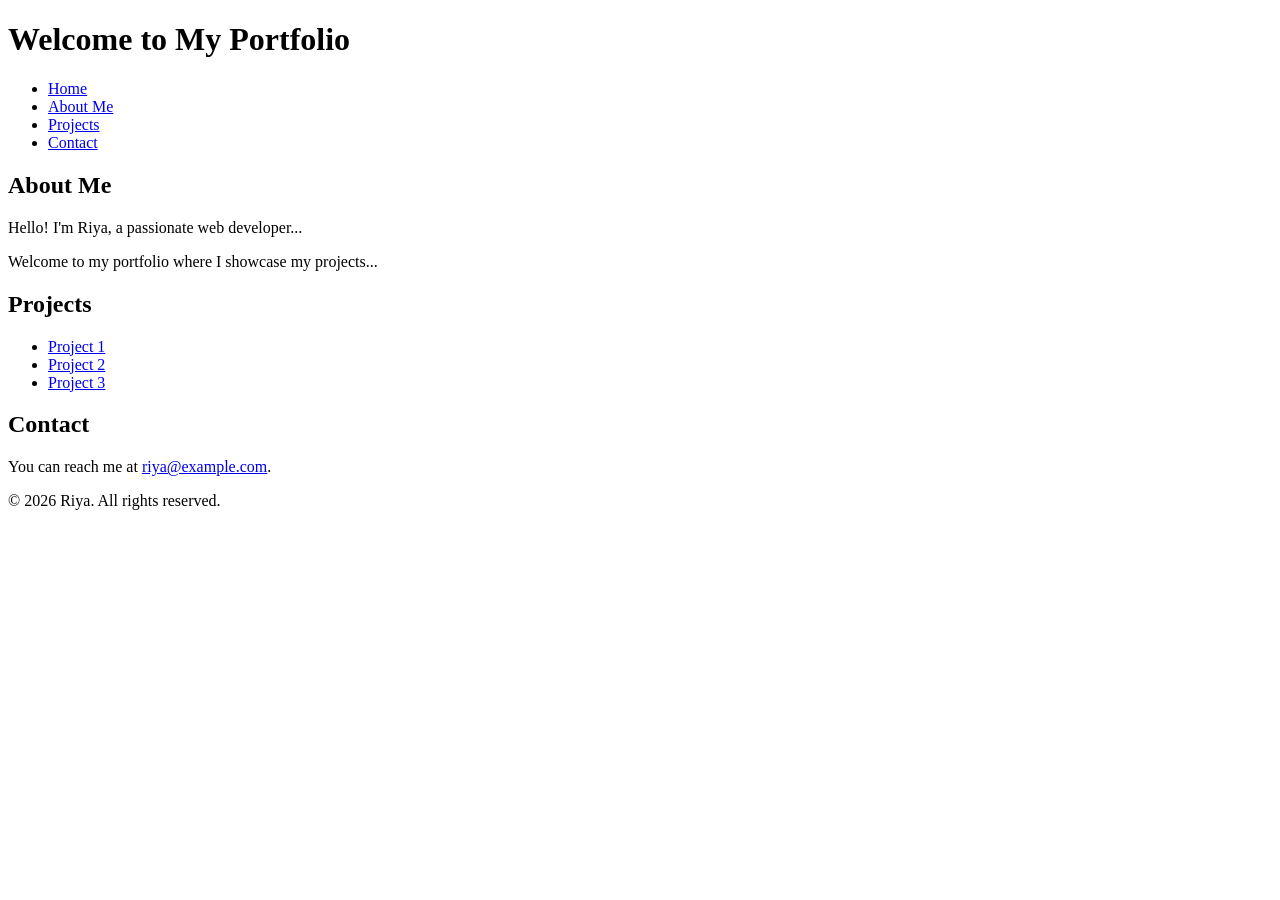
==== index.html @ 2a682d9b "Updated index.html with complete portfolio content from About-me/index.html" ====
<!DOCTYPE html>
<html lang="en">
<head>
    <meta charset="UTF-8">
    <meta name="viewport" content="width=device-width, initial-scale=1.0">
    <title>Portfolio</title>
    <link rel="stylesheet" href="styles.css">
</head>
<body>
    <header>
        <h1>Welcome to My Portfolio</h1>
        <nav>
            <ul>
                <li><a href="index.html">Home</a></li>
                <li><a href="about.html">About Me</a></li>
                <li><a href="projects.html">Projects</a></li>
                <li><a href="contact.html">Contact</a></li>
            </ul>
        </nav>
    </header>
    <main>
        <section id="about-me">
            <h2>About Me</h2>
            <p>Hello! I'm Riya, a passionate web developer...</p>
            <p>Welcome to my portfolio where I showcase my projects...</p>
        </section>
        <section id="projects">
            <h2>Projects</h2>
            <ul>
                <li><a href="project1.html">Project 1</a></li>
                <li><a href="project2.html">Project 2</a></li>
                <li><a href="project3.html">Project 3</a></li>
            </ul>
        </section>
        <section id="contact">
            <h2>Contact</h2>
            <p>You can reach me at <a href="mailto:riya@example.com">riya@example.com</a>.</p>
        </section>
    </main>
    <footer>
        <p>&copy; 2026 Riya. All rights reserved.</p>
    </footer>
</body>
</html>
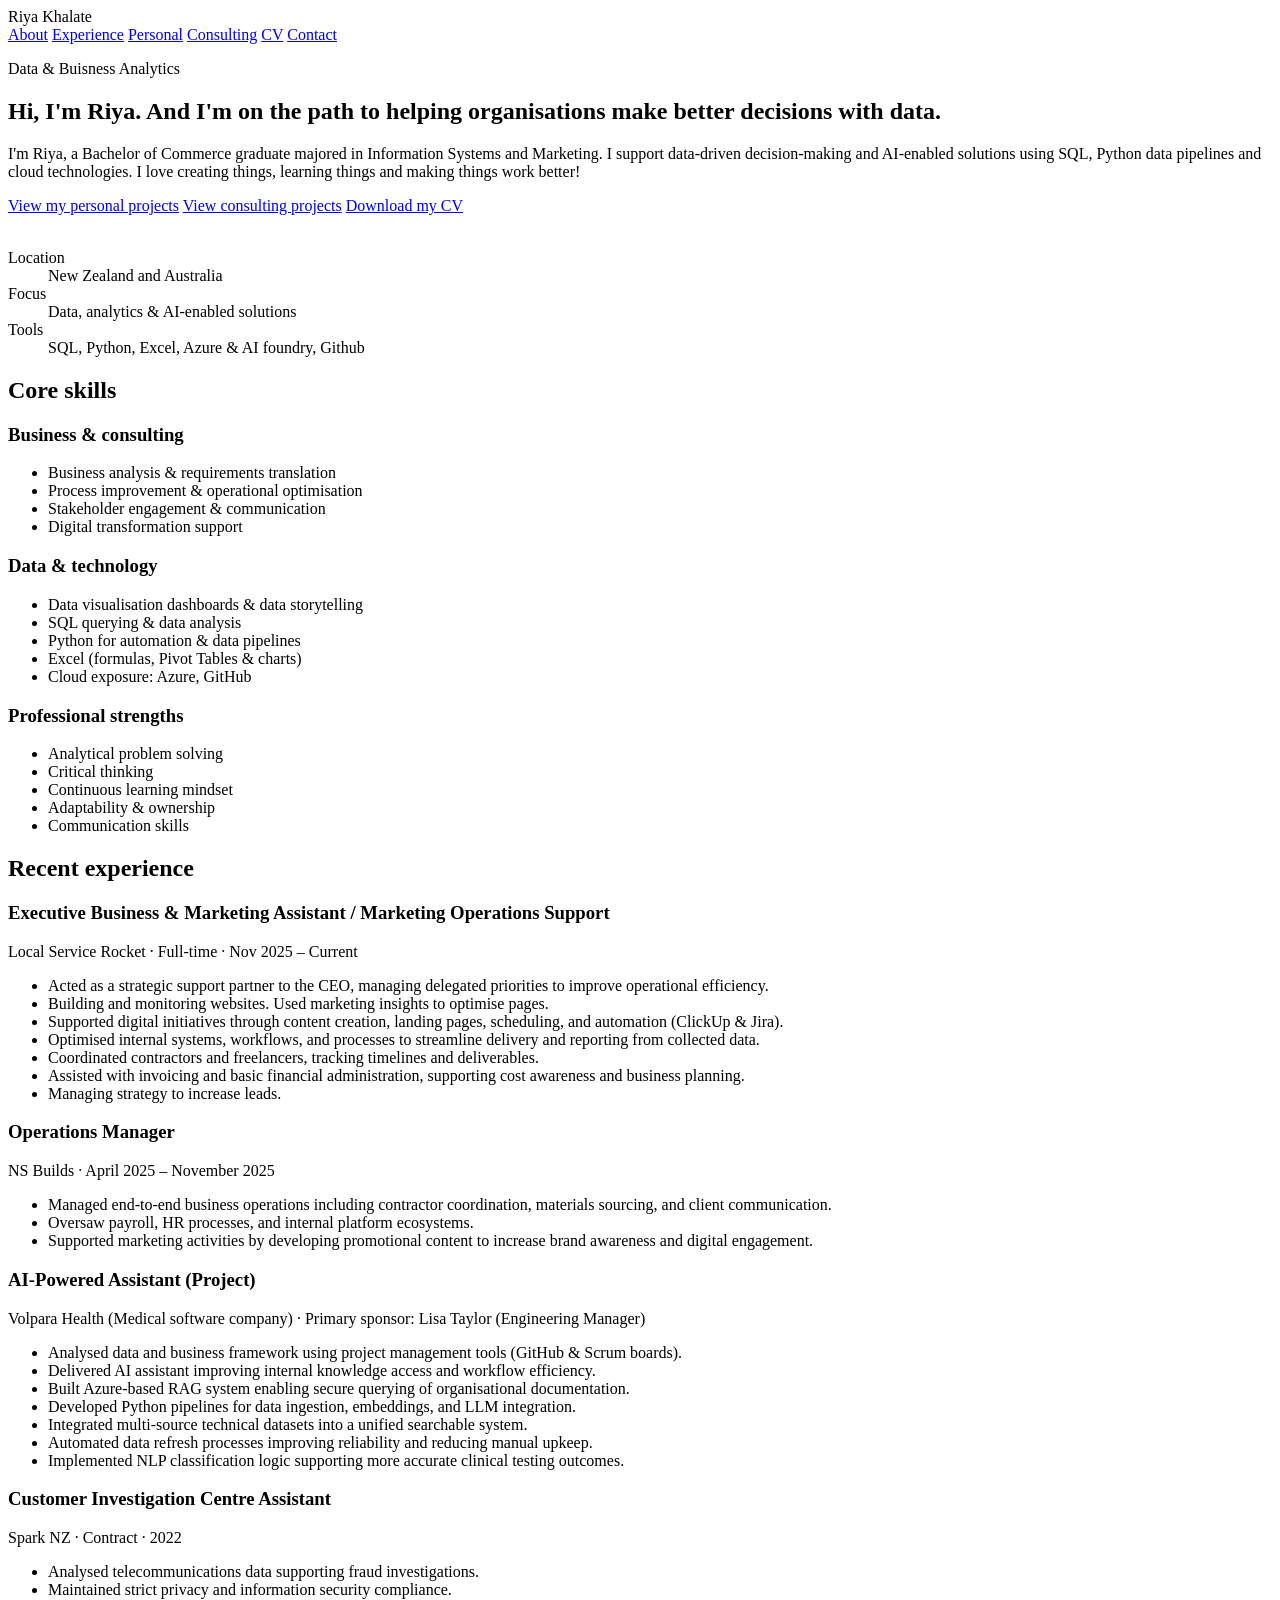
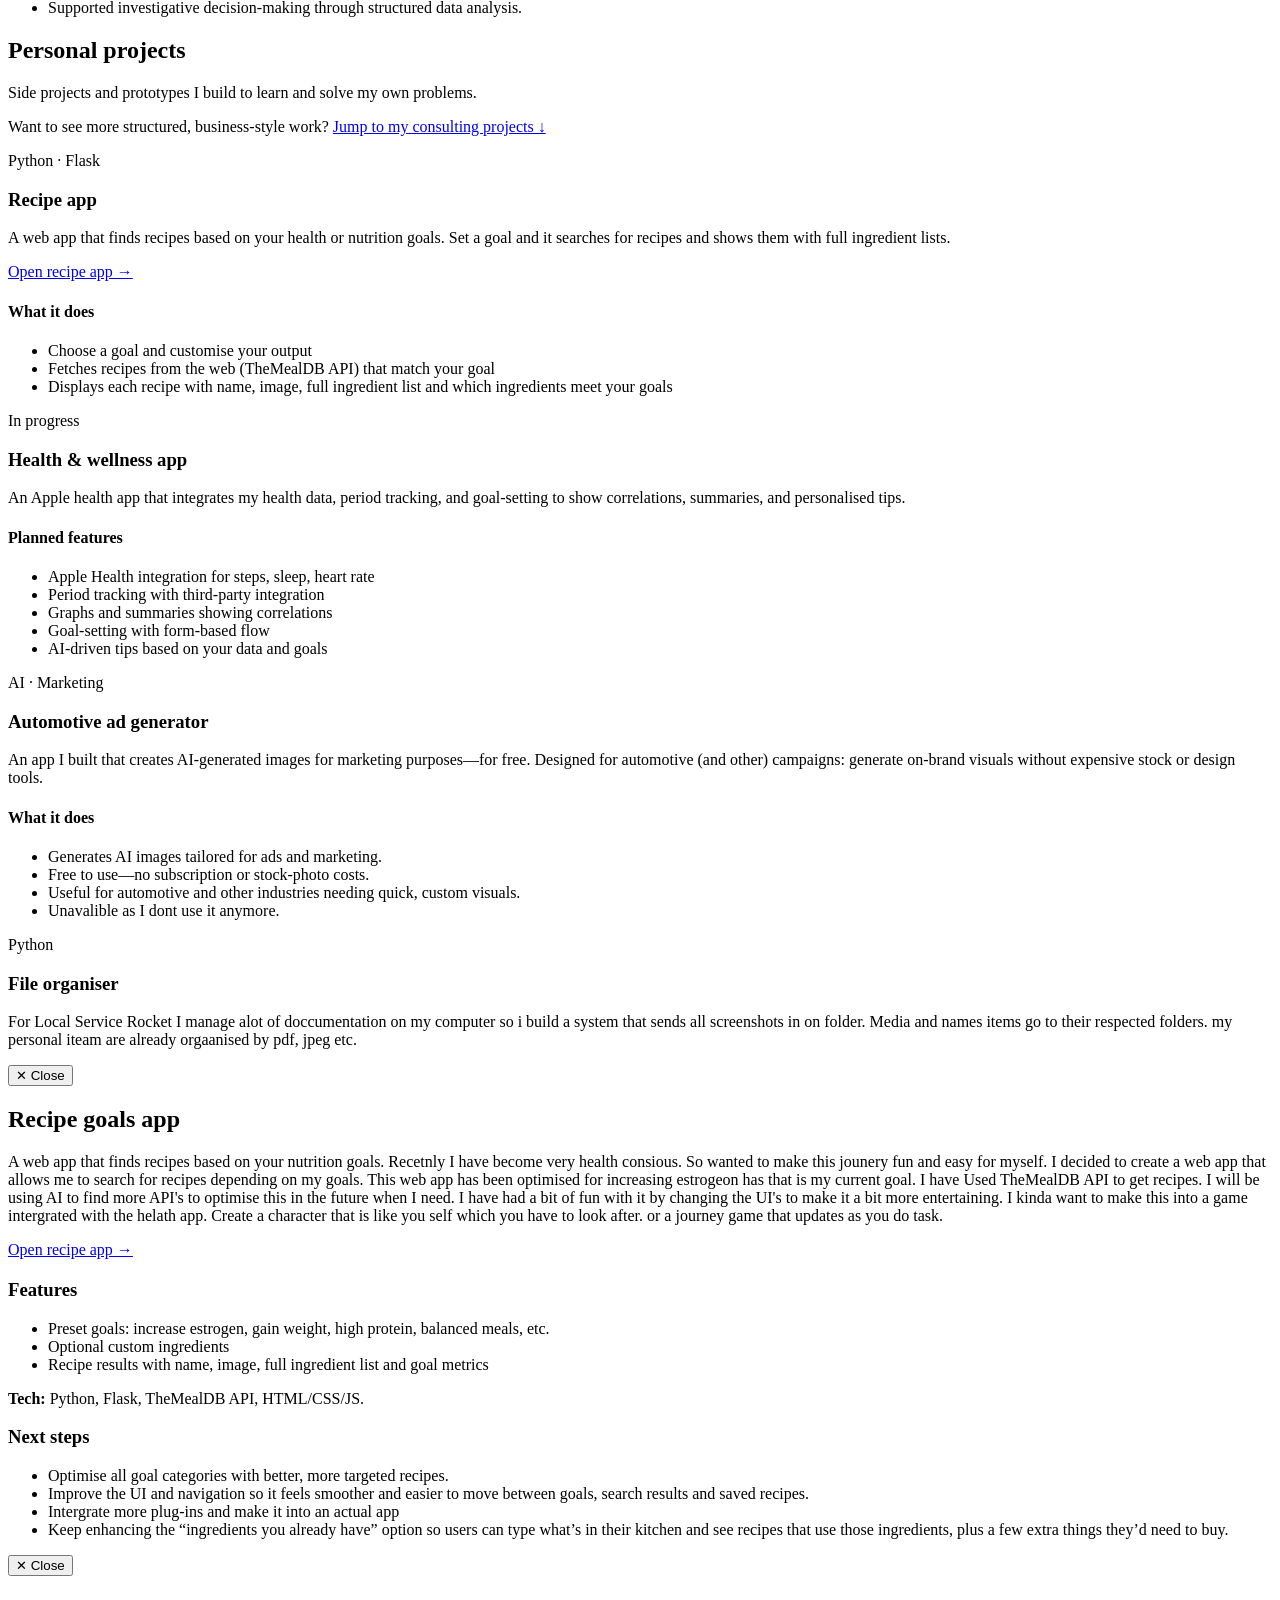
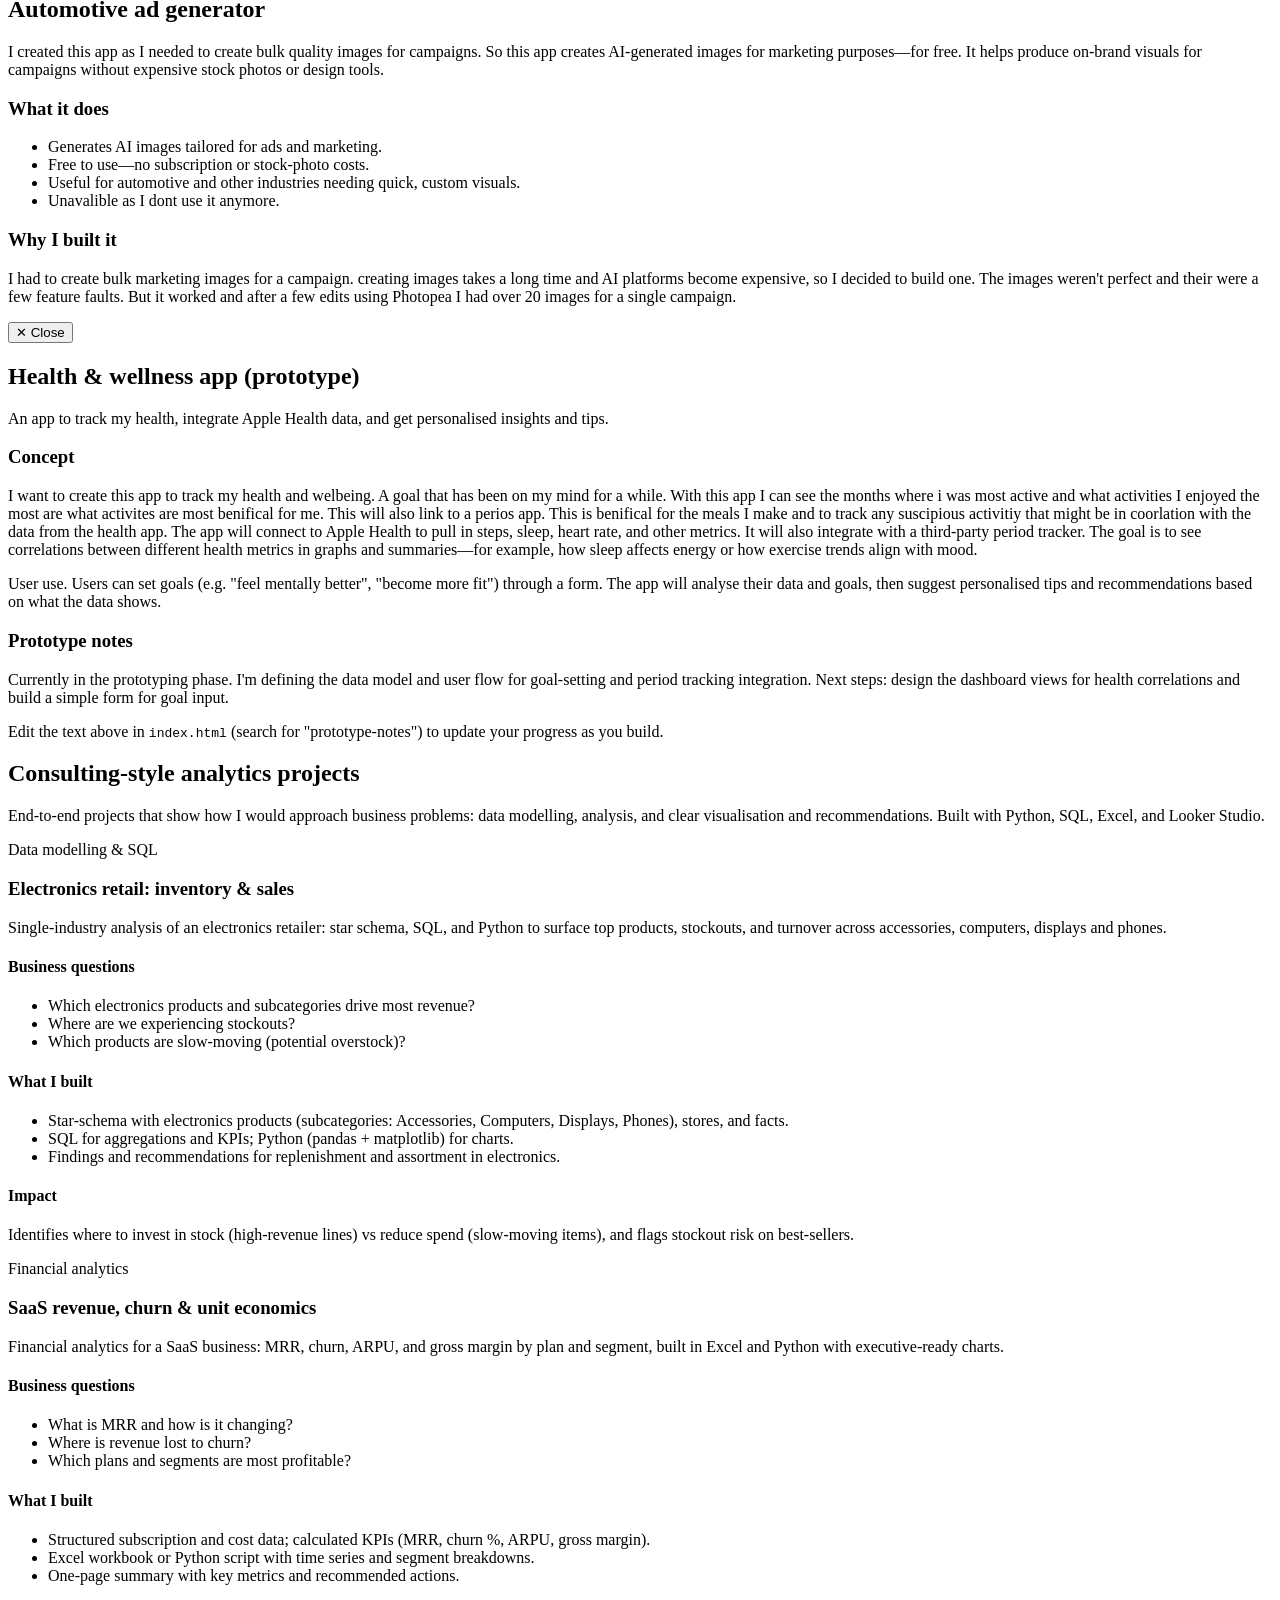
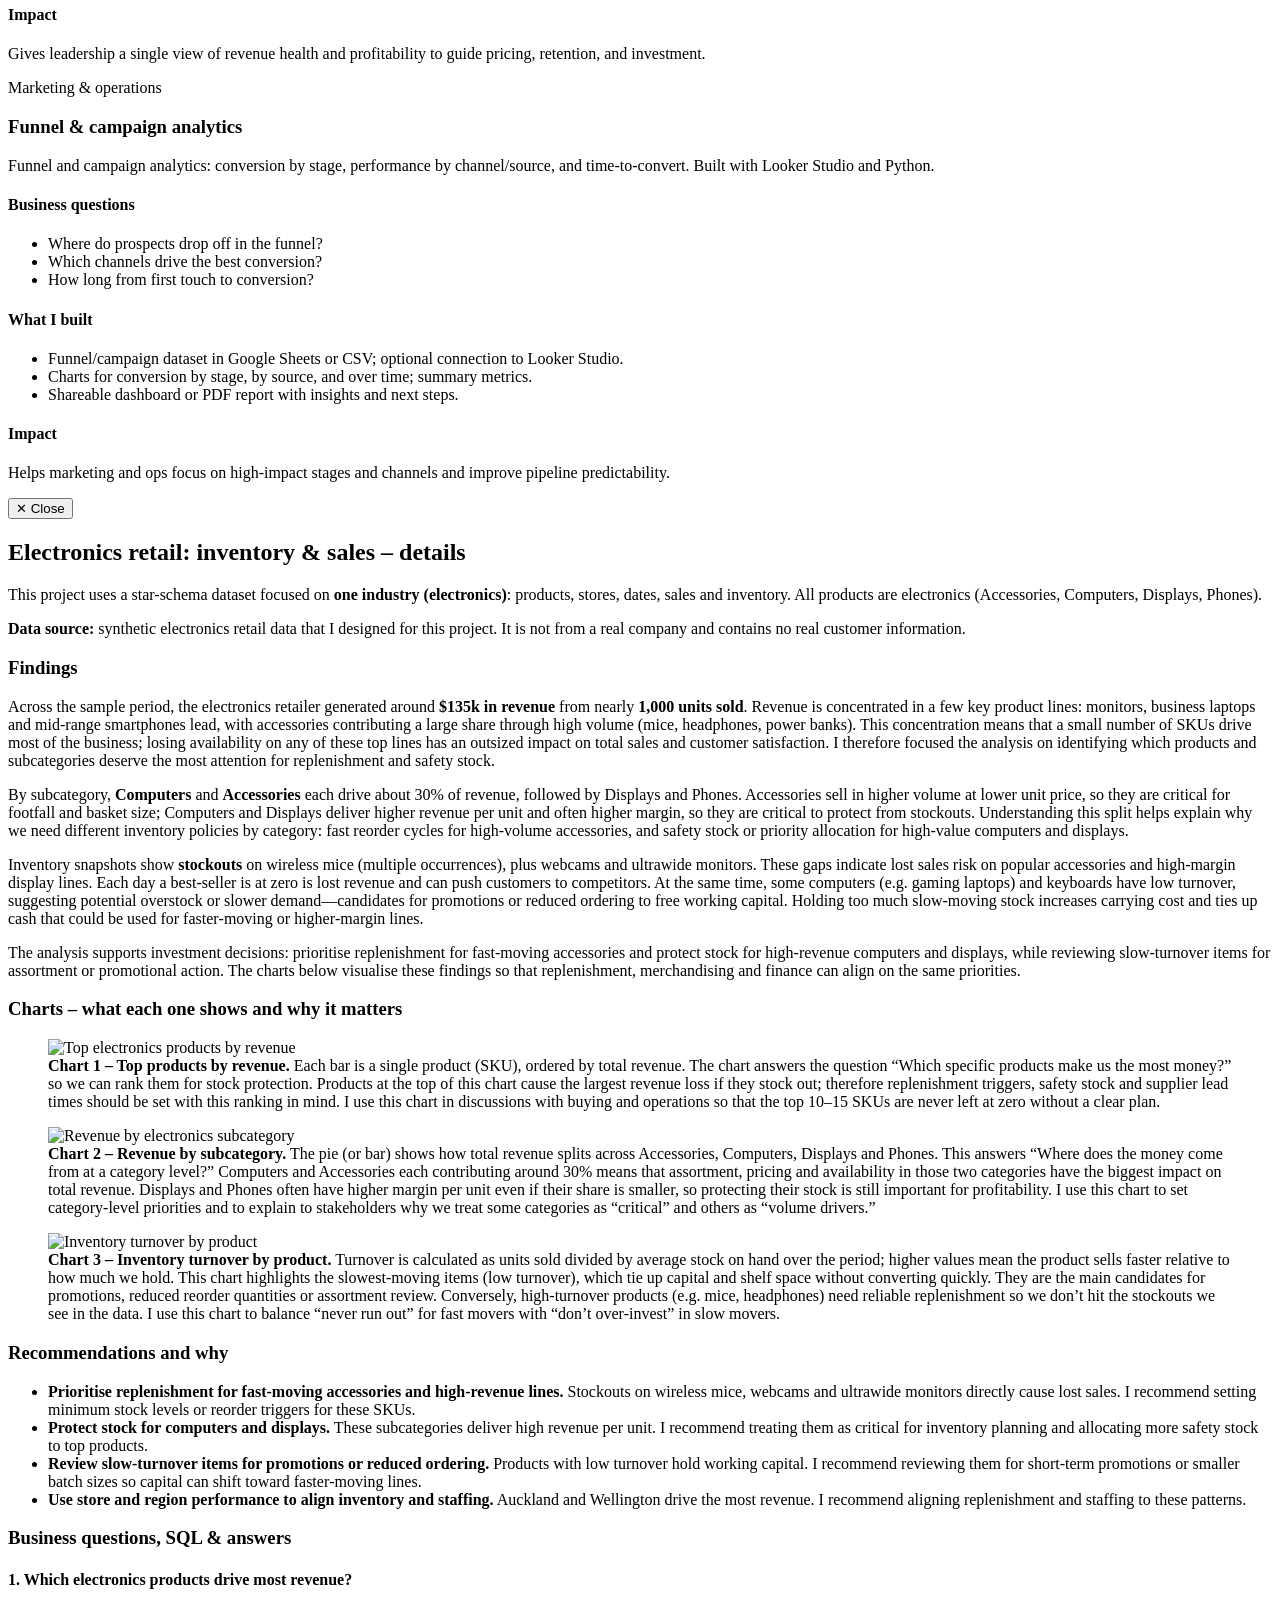
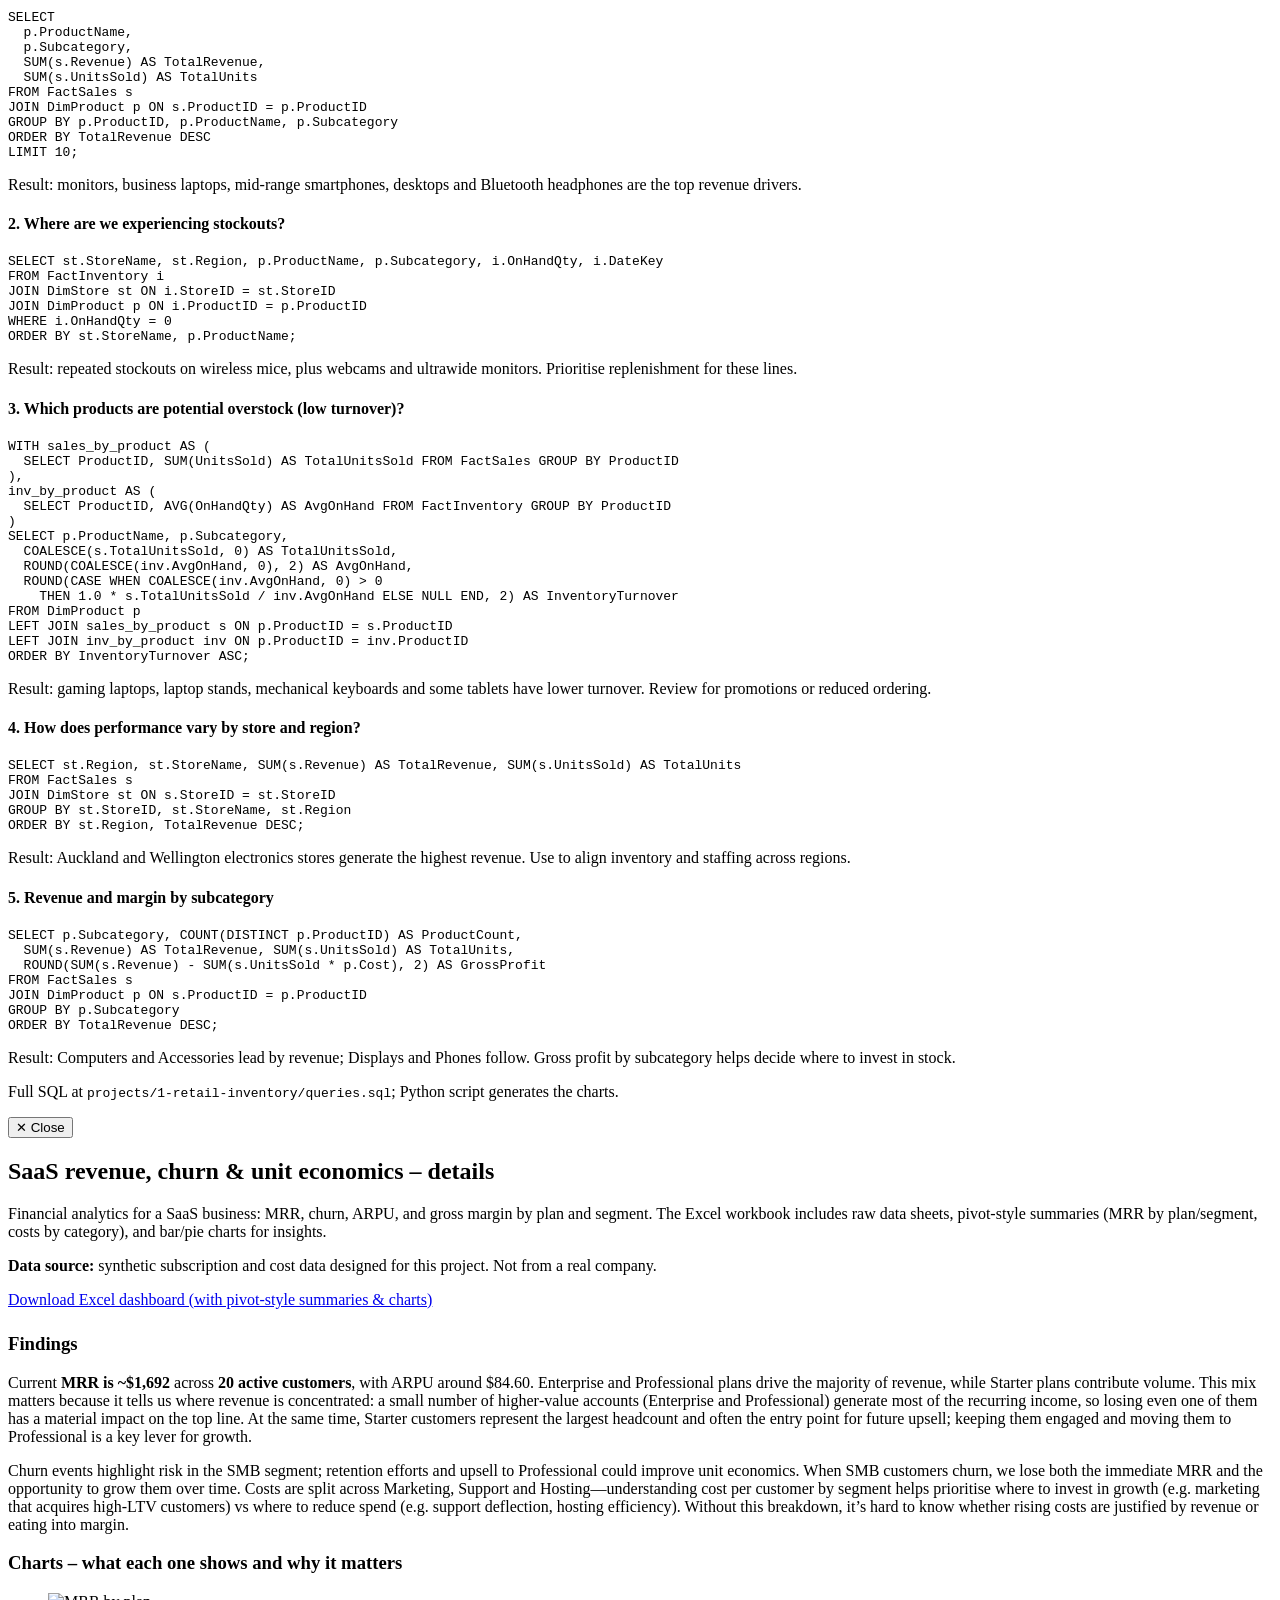
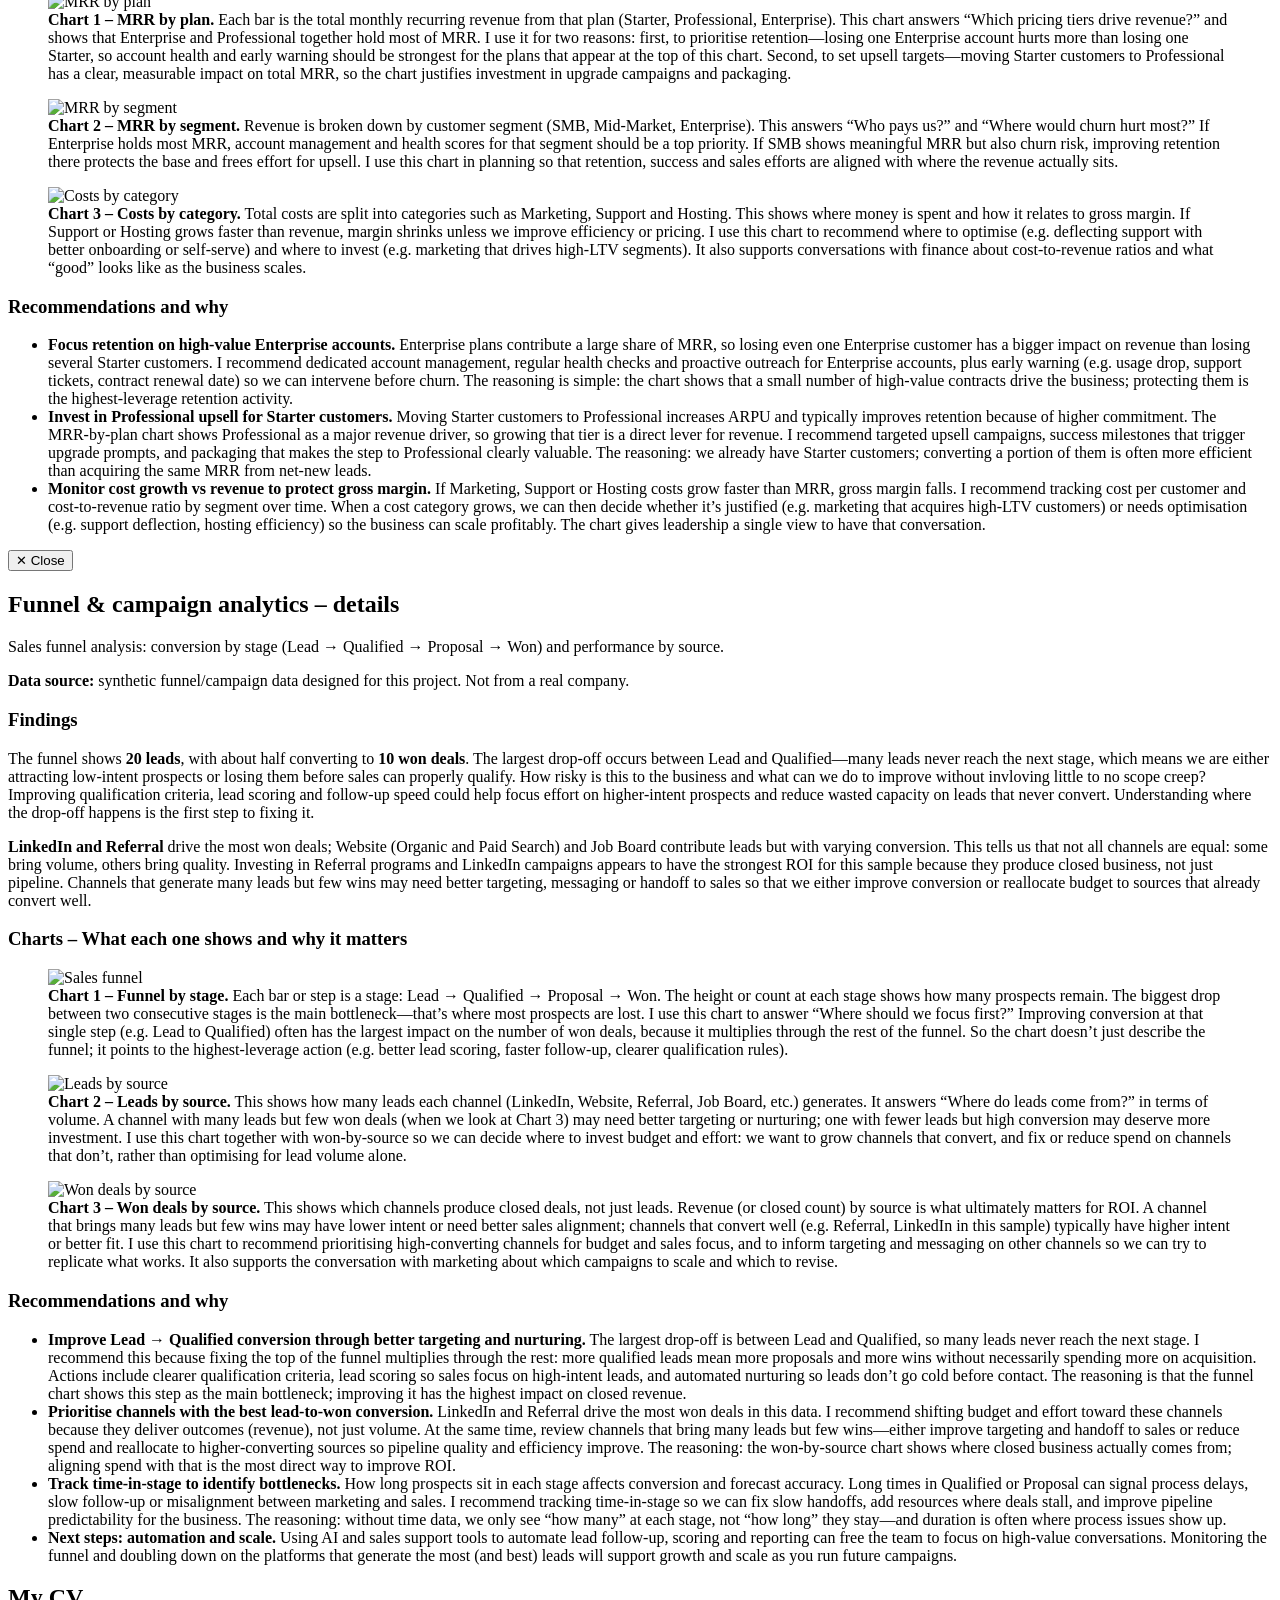
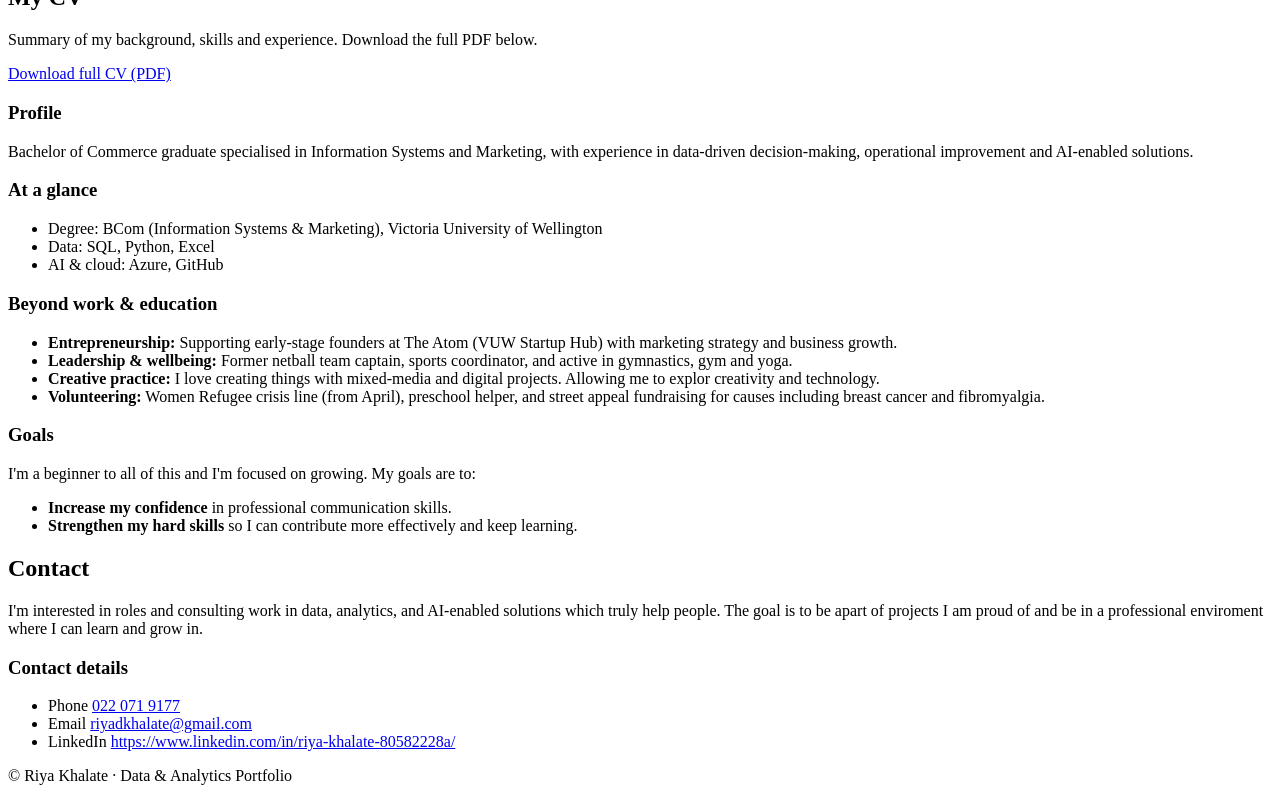
==== commit e3d91f50: "Add files via upload" ====
--- a/index.html
+++ b/index.html
@@ -1,44 +1,679 @@
 <!DOCTYPE html>
 <html lang="en">
-<head>
-    <meta charset="UTF-8">
-    <meta name="viewport" content="width=device-width, initial-scale=1.0">
-    <title>Portfolio</title>
-    <link rel="stylesheet" href="styles.css">
-</head>
-<body>
-    <header>
-        <h1>Welcome to My Portfolio</h1>
-        <nav>
+  <head>
+    <meta charset="UTF-8" />
+    <meta name="viewport" content="width=device-width, initial-scale=1.0" />
+    <title>Riya Khalate – Data & Analytics Portfolio</title>
+    <link rel="stylesheet" href="styles.css" />
+  </head>
+  <body>
+    <header class="site-header">
+      <div class="container nav-container">
+        <div class="logo">
+         
+          <span class="logo-text">Riya Khalate</span>
+        </div>
+        <nav class="nav">
+          <a href="#about">About</a>
+          <a href="#experience">Experience</a>
+          <a href="#personal-projects">Personal</a>
+          <a href="#projects">Consulting</a>
+          <a href="#cv">CV</a>
+          <a href="#contact">Contact</a>
+        </nav>
+      </div>
+    </header>
+
+    <main>
+      <section class="hero" id="about">
+        <div class="container hero-grid">
+          <div>
+            <p class="eyebrow">Data & Buisness Analytics</p>
+            <h1>
+              <span class="hero-hi"><span class="hero-hi-word">Hi</span>, I'm Riya.</span>
+              <span class="hero-main">
+                And I'm on the path to
+                <span class="hero-main-green">helping organisations</span>
+                make
+                <span class="hero-main-pink">better decisions</span>
+                with data.
+              </span>
+            </h1>
+            <p class="hero-subtitle">
+              I'm Riya, a Bachelor of Commerce graduate majored in Information Systems and Marketing.
+              I support data‑driven decision‑making and AI‑enabled solutions using
+              SQL, Python data pipelines and cloud technologies.
+              I love creating things, learning things and making things work better!
+            </p>
+            <div class="hero-actions">
+              <a class="btn btn-green" href="#personal-projects">View my personal projects</a>
+              <a class="btn primary" href="#projects">View consulting projects</a>
+              <a class="btn ghost" href="#cv">Download my CV</a>
+            </div>
+          </div>
+          <div class="hero-photo-col" aria-hidden="true">
+            <div class="hero-photo-wrapper">
+              <img src="riya-hero.jpg" alt="" class="hero-photo" />
+            </div>
+          </div>
+        </div>
+        <div class="container">
+          <dl class="hero-facts">
+            <div>
+              <dt>Location</dt>
+              <dd>New Zealand and Australia</dd>
+            </div>
+            <div>
+              <dt>Focus</dt>
+              <dd>Data, analytics & AI‑enabled solutions</dd>
+            </div>
+            <div>
+              <dt>Tools</dt>
+              <dd>SQL, Python, Excel, Azure & AI foundry, Github</dd>
+            </div>
+          </dl>
+        </div>
+      </section>
+
+      <section class="section" id="skills">
+        <div class="container">
+          <h2>Core skills</h2>
+          <div class="grid-3">
+            <article class="card">
+              <h3>Business & consulting</h3>
+              <ul>
+                <li>Business analysis & requirements translation</li>
+                <li>Process improvement & operational optimisation</li>
+                <li>Stakeholder engagement & communication</li>
+                <li>Digital transformation support</li>
+              </ul>
+            </article>
+            <article class="card">
+              <h3>Data & technology</h3>
+              <ul>
+                <li>Data visualisation dashboards & data storytelling</li>
+                <li>SQL querying & data analysis</li>
+                <li>Python for automation & data pipelines</li>
+                <li> Excel (formulas, Pivot Tables & charts)</li>
+                <li>Cloud exposure: Azure, GitHub</li>
+              </ul>
+            </article>
+            <article class="card">
+              <h3>Professional strengths</h3>
+              <ul>
+                <li>Analytical problem solving</li>
+                <li>Critical thinking</li>
+                <li>Continuous learning mindset</li>
+                <li>Adaptability & ownership</li>
+                <li>Communication skills</li>
+              </ul>
+            </article>
+          </div>
+        </div>
+      </section>
+
+      <section class="section" id="experience">
+        <div class="container">
+          <h2>Recent experience</h2>
+          <div class="timeline">
+            <article class="timeline-item">
+              <div class="timeline-header">
+                <h3>Executive Business & Marketing Assistant / Marketing Operations Support</h3>
+                <p class="meta">Local Service Rocket · Full‑time · Nov 2025 – Current</p>
+              </div>
+              <ul>
+                <li>Acted as a strategic support partner to the CEO, managing delegated priorities to improve operational efficiency.</li>
+                <li>Building and monitoring websites. Used marketing insights to optimise pages.</li>
+                <li>Supported digital initiatives through content creation, landing pages, scheduling, and automation (ClickUp & Jira).</li>
+                <li>Optimised internal systems, workflows, and processes to streamline delivery and reporting from collected data.</li>
+                <li>Coordinated contractors and freelancers, tracking timelines and deliverables.</li>
+                <li>Assisted with invoicing and basic financial administration, supporting cost awareness and business planning.</li>
+                <li>Managing strategy to increase leads.</li>
+              </ul>
+            </article>
+            <article class="timeline-item">
+              <div class="timeline-header">
+                <h3>Operations Manager</h3>
+                <p class="meta">NS Builds · April 2025 – November 2025</p>
+              </div>
+              <ul>
+                <li>Managed end-to-end business operations including contractor coordination, materials sourcing, and client communication.</li>
+                <li>Oversaw payroll, HR processes, and internal platform ecosystems.</li>
+                <li>Supported marketing activities by developing promotional content to increase brand awareness and digital engagement.</li>
+              </ul>
+            </article>
+            <article class="timeline-item">
+              <div class="timeline-header">
+                <h3>AI-Powered Assistant (Project)</h3>
+                <p class="meta">Volpara Health (Medical software company) · Primary sponsor: Lisa Taylor (Engineering Manager)</p>
+              </div>
+              <ul>
+                <li>Analysed data and business framework using project management tools (GitHub & Scrum boards).</li>
+                <li>Delivered AI assistant improving internal knowledge access and workflow efficiency.</li>
+                <li>Built Azure-based RAG system enabling secure querying of organisational documentation.</li>
+                <li>Developed Python pipelines for data ingestion, embeddings, and LLM integration.</li>
+                <li>Integrated multi-source technical datasets into a unified searchable system.</li>
+                <li>Automated data refresh processes improving reliability and reducing manual upkeep.</li>
+                <li>Implemented NLP classification logic supporting more accurate clinical testing outcomes.</li>
+              </ul>
+            </article>
+            <article class="timeline-item">
+              <div class="timeline-header">
+                <h3>Customer Investigation Centre Assistant</h3>
+                <p class="meta">Spark NZ · Contract · 2022</p>
+              </div>
+              <ul>
+                <li>Analysed telecommunications data supporting fraud investigations.</li>
+                <li>Maintained strict privacy and information security compliance.</li>
+                <li>Supported investigative decision-making through structured data analysis.</li>
+              </ul>
+            </article>
+          </div>
+        </div>
+      </section>
+
+      <section class="section" id="personal-projects">
+        <div class="container">
+          <h2>Personal projects</h2>
+          <p class="section-intro">Side projects and prototypes I build to learn and solve my own problems.</p>
+          <p class="section-intro" style="margin-top: 0.25rem;">
+            Want to see more structured, business-style work? <a href="#projects" class="card-link">Jump to my consulting projects ↓</a>
+          </p>
+          <div class="grid-2">
+            <article class="card project-card project-card-personal-1" tabindex="0">
+              <p class="pill">Python · Flask</p>
+              <h3>Recipe app</h3>
+              <p class="project-summary">A web app that finds recipes based on your health or nutrition goals. Set a goal and it searches for recipes and shows them with full ingredient lists.</p>
+              <p style="margin-bottom: 0.75rem;"><a href="recipe-goals.html" target="_blank" rel="noopener" class="card-link" onclick="event.stopPropagation();">Open recipe app →</a></p>
+              <h4>What it does</h4>
+              <ul>
+                <li>Choose a goal and customise your output</li>
+                <li>Fetches recipes from the web (TheMealDB API) that match your goal</li>
+                <li>Displays each recipe with name, image, full ingredient list and which ingredients meet your goals</li>
+              </ul>
+            </article>
+            <article class="card project-card project-card-personal-2" tabindex="0">
+              <p class="pill">In progress</p>
+              <h3>Health & wellness app</h3>
+              <p class="project-summary">An Apple health app that integrates my health data, period tracking, and goal-setting to show correlations, summaries, and personalised tips.</p>
+              <h4>Planned features</h4>
+              <ul>
+                <li>Apple Health integration for steps, sleep, heart rate</li>
+                <li>Period tracking with third‑party integration</li>
+                <li>Graphs and summaries showing correlations</li>
+                <li>Goal-setting with form-based flow</li>
+                <li>AI-driven tips based on your data and goals</li>
+              </ul>
+            </article>
+            <article class="card project-card project-card-personal-3" tabindex="0">
+              <p class="pill">AI · Marketing</p>
+              <h3>Automotive ad generator</h3>
+              <p class="project-summary">An app I built that creates AI-generated images for marketing purposes—for free. Designed for automotive (and other) campaigns: generate on-brand visuals without expensive stock or design tools.</p>
+              <h4>What it does</h4>
+              <ul>
+                <li>Generates AI images tailored for ads and marketing.</li>
+                <li>Free to use—no subscription or stock-photo costs.</li>
+                <li>Useful for automotive and other industries needing quick, custom visuals.</li>
+                <li>Unavalible as I dont use it anymore.</li>
+              </ul>
+            </article>
+            <article class="card project-card project-card-personal-4">
+              <p class="pill">Python</p>
+              <h3>File organiser</h3>
+              <p class="project-summary">For Local Service Rocket I manage alot of doccumentation on my computer so i build a system that sends all screenshots in on folder. Media and names items go to their respected folders. my personal iteam are already orgaanised by pdf, jpeg etc.</p>
+            </article>
+          </div>
+        </div>
+      </section>
+
+      <!-- Recipe app modal -->
+      <section class="section project-modal" id="recipe-goals-modal" aria-hidden="true">
+        <div class="container">
+          <button type="button" class="modal-close" id="recipe-goals-close" aria-label="Close">✕ Close</button>
+          <h2>Recipe goals app</h2>
+          <p class="section-intro">A web app that finds recipes based on your nutrition goals. Recetnly I have become very health consious. So wanted to make this jounery fun and easy for myself. I decided to create a web app that allows me to search for recipes depending on my goals. This web app has been optimised for increasing estrogeon has that is my current goal. I have Used TheMealDB API to get recipes. I will be using AI to find more API's to optimise this in the future when I need. I have had a bit of fun with it by changing the UI's to make it a bit more entertaining. I kinda want to make this into a game intergrated with the helath app. Create a character that is like you self which you have to look after. or a journey game that updates as you do task.</p>
+          <p style="margin-bottom: 1.25rem;"><a href="recipe-goals.html" class="btn primary" target="_blank" rel="noopener">Open recipe app →</a></p>
+          <div class="grid-2">
+            <article class="card">
+              <h3>Features</h3>
+              <ul>
+                <li>Preset goals: increase estrogen, gain weight, high protein, balanced meals, etc.</li>
+                <li>Optional custom ingredients</li>
+                <li>Recipe results with name, image, full ingredient list and goal metrics</li>
+              </ul>
+              <p><strong>Tech:</strong> Python, Flask, TheMealDB API, HTML/CSS/JS.</p>
+            </article>
+            <article class="card">
+              <h3>Next steps</h3>
+              <ul>
+                <li>Optimise all goal categories with better, more targeted recipes.</li>
+                <li>Improve the UI and navigation so it feels smoother and easier to move between goals, search results and saved recipes.</li>
+                <li> Intergrate more plug-ins and make it into an actual app</li>
+                <li>Keep enhancing the “ingredients you already have” option so users can type what’s in their kitchen and see recipes that use those ingredients, plus a few extra things they’d need to buy.</li>
+                
+              </ul>
+            </article>
+          </div>
+        </div>
+      </section>
+
+      <!-- Automotive ad generator modal -->
+      <section class="section project-modal" id="automotive-ad-modal" aria-hidden="true">
+        <div class="container">
+          <button type="button" class="modal-close" id="automotive-ad-close" aria-label="Close">✕ Close</button>
+          <h2>Automotive ad generator</h2>
+          <p class="section-intro">I created this app as I needed to create bulk quality images for campaigns. So this app creates AI-generated images for marketing purposes—for free. It helps produce on-brand visuals for campaigns without expensive stock photos or design tools.</p>
+          <div class="grid-2">
+            <article class="card">
+              <h3>What it does</h3>
+              <ul>
+                <li>Generates AI images tailored for ads and marketing.</li>
+                <li>Free to use—no subscription or stock-photo costs.</li>
+                <li>Useful for automotive and other industries needing quick, custom visuals.</li>
+                <li>Unavalible as I dont use it anymore.</li>
+              </ul>
+            </article>
+            <article class="card">
+              <h3>Why I built it</h3>
+              <p>I had to create bulk marketing images for a campaign. creating images takes a long time and AI platforms become expensive, so I decided to build one. The images weren't perfect and their were a few feature faults. But it worked and after a few edits using Photopea I had over 20 images for a single campaign.</p>
+            </article>
+          </div>
+        </div>
+      </section>
+
+      <!-- Health app modal -->
+      <section class="section project-modal" id="personal-health-app-modal" aria-hidden="true">
+        <div class="container">
+          <button type="button" class="modal-close" id="personal-health-app-close" aria-label="Close">✕ Close</button>
+          <h2>Health & wellness app (prototype)</h2>
+          <p class="section-intro">An app to track my health, integrate Apple Health data, and get personalised insights and tips.</p>
+          <div class="grid-2">
+            <article class="card">
+              <h3>Concept</h3>
+              <p>I want to create this app to track my health and welbeing. A goal that has been on my mind for a while. With this app I can see the months where i was most active and what activities I enjoyed the most are what activites are most benifical for me. This will also link to a perios app. This is benifical for the meals I make and to track any suscipious activitiy that might be in coorlation with the data from the health app. The app will connect to Apple Health to pull in steps, sleep, heart rate, and other metrics. It will also integrate with a third‑party period tracker. The goal is to see correlations between different health metrics in graphs and summaries—for example, how sleep affects energy or how exercise trends align with mood.</p>
+              <p>User use. Users can set goals (e.g. "feel mentally better", "become more fit") through a form. The app will analyse their data and goals, then suggest personalised tips and recommendations based on what the data shows.</p>
+            </article>
+            <article class="card">
+              <h3>Prototype notes</h3>
+              <p class="prototype-notes">Currently in the prototyping phase. I'm defining the data model and user flow for goal-setting and period tracking integration. Next steps: design the dashboard views for health correlations and build a simple form for goal input.</p>
+              <p class="cv-note" style="margin-top: 0.75rem;">Edit the text above in <code>index.html</code> (search for "prototype-notes") to update your progress as you build.</p>
+            </article>
+          </div>
+        </div>
+      </section>
+
+      <section class="section" id="projects">
+        <div class="container">
+          <h2>Consulting‑style analytics projects</h2>
+          <p class="section-intro">End‑to‑end projects that show how I would approach business problems: data modelling, analysis, and clear visualisation and recommendations. Built with Python, SQL, Excel, and Looker Studio.</p>
+          <div class="grid-3">
+            <article class="card project-card project-card-primary" tabindex="0">
+              <p class="pill">Data modelling & SQL</p>
+              <h3>Electronics retail: inventory & sales</h3>
+              <p class="project-summary">Single‑industry analysis of an electronics retailer: star schema, SQL, and Python to surface top products, stockouts, and turnover across accessories, computers, displays and phones.</p>
+              <h4>Business questions</h4>
+              <ul>
+                <li>Which electronics products and subcategories drive most revenue?</li>
+                <li>Where are we experiencing stockouts?</li>
+                <li>Which products are slow‑moving (potential overstock)?</li>
+              </ul>
+              <h4>What I built</h4>
+              <ul>
+                <li>Star‑schema with electronics products (subcategories: Accessories, Computers, Displays, Phones), stores, and facts.</li>
+                <li>SQL for aggregations and KPIs; Python (pandas + matplotlib) for charts.</li>
+                <li>Findings and recommendations for replenishment and assortment in electronics.</li>
+              </ul>
+              <h4>Impact</h4>
+              <p>Identifies where to invest in stock (high‑revenue lines) vs reduce spend (slow‑moving items), and flags stockout risk on best‑sellers.</p>
+            </article>
+            <article class="card project-card project-card-secondary" tabindex="0">
+              <p class="pill">Financial analytics</p>
+              <h3>SaaS revenue, churn & unit economics</h3>
+              <p class="project-summary">Financial analytics for a SaaS business: MRR, churn, ARPU, and gross margin by plan and segment, built in Excel and Python with executive‑ready charts.</p>
+              <h4>Business questions</h4>
+              <ul>
+                <li>What is MRR and how is it changing?</li>
+                <li>Where is revenue lost to churn?</li>
+                <li>Which plans and segments are most profitable?</li>
+              </ul>
+              <h4>What I built</h4>
+              <ul>
+                <li>Structured subscription and cost data; calculated KPIs (MRR, churn %, ARPU, gross margin).</li>
+                <li>Excel workbook or Python script with time series and segment breakdowns.</li>
+                <li>One‑page summary with key metrics and recommended actions.</li>
+              </ul>
+              <h4>Impact</h4>
+              <p>Gives leadership a single view of revenue health and profitability to guide pricing, retention, and investment.</p>
+            </article>
+            <article class="card project-card project-card-tertiary" tabindex="0">
+              <p class="pill">Marketing & operations</p>
+              <h3>Funnel & campaign analytics</h3>
+              <p class="project-summary">Funnel and campaign analytics: conversion by stage, performance by channel/source, and time‑to‑convert. Built with Looker Studio and Python.</p>
+              <h4>Business questions</h4>
+              <ul>
+                <li>Where do prospects drop off in the funnel?</li>
+                <li>Which channels drive the best conversion?</li>
+                <li>How long from first touch to conversion?</li>
+              </ul>
+              <h4>What I built</h4>
+              <ul>
+                <li>Funnel/campaign dataset in Google Sheets or CSV; optional connection to Looker Studio.</li>
+                <li>Charts for conversion by stage, by source, and over time; summary metrics.</li>
+                <li>Shareable dashboard or PDF report with insights and next steps.</li>
+              </ul>
+              <h4>Impact</h4>
+              <p>Helps marketing and ops focus on high‑impact stages and channels and improve pipeline predictability.</p>
+            </article>
+          </div>
+        </div>
+      </section>
+
+      <!-- Project 1 modal -->
+      <section class="section project-modal" id="project1-modal" aria-hidden="true">
+        <div class="container">
+          <button type="button" class="modal-close" id="project1-close" aria-label="Close">✕ Close</button>
+          <h2>Electronics retail: inventory & sales – details</h2>
+          <p class="section-intro">This project uses a star-schema dataset focused on <strong>one industry (electronics)</strong>: products, stores, dates, sales and inventory. All products are electronics (Accessories, Computers, Displays, Phones).</p>
+          <p class="section-intro"><strong>Data source:</strong> synthetic electronics retail data that I designed for this project. It is not from a real company and contains no real customer information.</p>
+          <div class="grid-2">
+            <article class="card">
+              <h3>Findings</h3>
+              <p>Across the sample period, the electronics retailer generated around <strong>$135k in revenue</strong> from nearly <strong>1,000 units sold</strong>. Revenue is concentrated in a few key product lines: monitors, business laptops and mid‑range smartphones lead, with accessories contributing a large share through high volume (mice, headphones, power banks). This concentration means that a small number of SKUs drive most of the business; losing availability on any of these top lines has an outsized impact on total sales and customer satisfaction. I therefore focused the analysis on identifying which products and subcategories deserve the most attention for replenishment and safety stock.</p>
+              <p>By subcategory, <strong>Computers</strong> and <strong>Accessories</strong> each drive about 30% of revenue, followed by Displays and Phones. Accessories sell in higher volume at lower unit price, so they are critical for footfall and basket size; Computers and Displays deliver higher revenue per unit and often higher margin, so they are critical to protect from stockouts. Understanding this split helps explain why we need different inventory policies by category: fast reorder cycles for high‑volume accessories, and safety stock or priority allocation for high‑value computers and displays.</p>
+              <p>Inventory snapshots show <strong>stockouts</strong> on wireless mice (multiple occurrences), plus webcams and ultrawide monitors. These gaps indicate lost sales risk on popular accessories and high‑margin display lines. Each day a best‑seller is at zero is lost revenue and can push customers to competitors. At the same time, some computers (e.g. gaming laptops) and keyboards have low turnover, suggesting potential overstock or slower demand—candidates for promotions or reduced ordering to free working capital. Holding too much slow‑moving stock increases carrying cost and ties up cash that could be used for faster‑moving or higher‑margin lines.</p>
+              <p>The analysis supports investment decisions: prioritise replenishment for fast‑moving accessories and protect stock for high‑revenue computers and displays, while reviewing slow‑turnover items for assortment or promotional action. The charts below visualise these findings so that replenishment, merchandising and finance can align on the same priorities.</p>
+            </article>
+            <article class="card">
+              <h3>Charts – what each one shows and why it matters</h3>
+              <figure class="project-figure">
+                <img src="projects/1-retail-inventory/chart1_top_products_revenue.png" alt="Top electronics products by revenue" />
+                <figcaption><strong>Chart 1 – Top products by revenue.</strong> Each bar is a single product (SKU), ordered by total revenue. The chart answers the question “Which specific products make us the most money?” so we can rank them for stock protection. Products at the top of this chart cause the largest revenue loss if they stock out; therefore replenishment triggers, safety stock and supplier lead times should be set with this ranking in mind. I use this chart in discussions with buying and operations so that the top 10–15 SKUs are never left at zero without a clear plan.</figcaption>
+              </figure>
+              <figure class="project-figure">
+                <img src="projects/1-retail-inventory/chart3_revenue_by_subcategory.png" alt="Revenue by electronics subcategory" />
+                <figcaption><strong>Chart 2 – Revenue by subcategory.</strong> The pie (or bar) shows how total revenue splits across Accessories, Computers, Displays and Phones. This answers “Where does the money come from at a category level?” Computers and Accessories each contributing around 30% means that assortment, pricing and availability in those two categories have the biggest impact on total revenue. Displays and Phones often have higher margin per unit even if their share is smaller, so protecting their stock is still important for profitability. I use this chart to set category-level priorities and to explain to stakeholders why we treat some categories as “critical” and others as “volume drivers.”</figcaption>
+              </figure>
+              <figure class="project-figure">
+                <img src="projects/1-retail-inventory/chart4_inventory_turnover.png" alt="Inventory turnover by product" />
+                <figcaption><strong>Chart 3 – Inventory turnover by product.</strong> Turnover is calculated as units sold divided by average stock on hand over the period; higher values mean the product sells faster relative to how much we hold. This chart highlights the slowest‑moving items (low turnover), which tie up capital and shelf space without converting quickly. They are the main candidates for promotions, reduced reorder quantities or assortment review. Conversely, high‑turnover products (e.g. mice, headphones) need reliable replenishment so we don’t hit the stockouts we see in the data. I use this chart to balance “never run out” for fast movers with “don’t over-invest” in slow movers.</figcaption>
+              </figure>
+            </article>
+          </div>
+          <article class="card">
+            <h3>Recommendations and why</h3>
             <ul>
-                <li><a href="index.html">Home</a></li>
-                <li><a href="about.html">About Me</a></li>
-                <li><a href="projects.html">Projects</a></li>
-                <li><a href="contact.html">Contact</a></li>
+              <li><strong>Prioritise replenishment for fast‑moving accessories and high‑revenue lines.</strong> Stockouts on wireless mice, webcams and ultrawide monitors directly cause lost sales. I recommend setting minimum stock levels or reorder triggers for these SKUs.</li>
+              <li><strong>Protect stock for computers and displays.</strong> These subcategories deliver high revenue per unit. I recommend treating them as critical for inventory planning and allocating more safety stock to top products.</li>
+              <li><strong>Review slow‑turnover items for promotions or reduced ordering.</strong> Products with low turnover hold working capital. I recommend reviewing them for short‑term promotions or smaller batch sizes so capital can shift toward faster‑moving lines.</li>
+              <li><strong>Use store and region performance to align inventory and staffing.</strong> Auckland and Wellington drive the most revenue. I recommend aligning replenishment and staffing to these patterns.</li>
             </ul>
-        </nav>
-    </header>
-    <main>
-        <section id="about-me">
-            <h2>About Me</h2>
-            <p>Hello! I'm Riya, a passionate web developer...</p>
-            <p>Welcome to my portfolio where I showcase my projects...</p>
-        </section>
-        <section id="projects">
-            <h2>Projects</h2>
+          </article>
+          <article class="card code-card">
+            <h3>Business questions, SQL & answers</h3>
+            <h4>1. Which electronics products drive most revenue?</h4>
+<pre><code>SELECT
+  p.ProductName,
+  p.Subcategory,
+  SUM(s.Revenue) AS TotalRevenue,
+  SUM(s.UnitsSold) AS TotalUnits
+FROM FactSales s
+JOIN DimProduct p ON s.ProductID = p.ProductID
+GROUP BY p.ProductID, p.ProductName, p.Subcategory
+ORDER BY TotalRevenue DESC
+LIMIT 10;</code></pre>
+            <p class="cv-note">Result: monitors, business laptops, mid‑range smartphones, desktops and Bluetooth headphones are the top revenue drivers.</p>
+            <h4>2. Where are we experiencing stockouts?</h4>
+<pre><code>SELECT st.StoreName, st.Region, p.ProductName, p.Subcategory, i.OnHandQty, i.DateKey
+FROM FactInventory i
+JOIN DimStore st ON i.StoreID = st.StoreID
+JOIN DimProduct p ON i.ProductID = p.ProductID
+WHERE i.OnHandQty = 0
+ORDER BY st.StoreName, p.ProductName;</code></pre>
+            <p class="cv-note">Result: repeated stockouts on wireless mice, plus webcams and ultrawide monitors. Prioritise replenishment for these lines.</p>
+            <h4>3. Which products are potential overstock (low turnover)?</h4>
+<pre><code>WITH sales_by_product AS (
+  SELECT ProductID, SUM(UnitsSold) AS TotalUnitsSold FROM FactSales GROUP BY ProductID
+),
+inv_by_product AS (
+  SELECT ProductID, AVG(OnHandQty) AS AvgOnHand FROM FactInventory GROUP BY ProductID
+)
+SELECT p.ProductName, p.Subcategory,
+  COALESCE(s.TotalUnitsSold, 0) AS TotalUnitsSold,
+  ROUND(COALESCE(inv.AvgOnHand, 0), 2) AS AvgOnHand,
+  ROUND(CASE WHEN COALESCE(inv.AvgOnHand, 0) &gt; 0
+    THEN 1.0 * s.TotalUnitsSold / inv.AvgOnHand ELSE NULL END, 2) AS InventoryTurnover
+FROM DimProduct p
+LEFT JOIN sales_by_product s ON p.ProductID = s.ProductID
+LEFT JOIN inv_by_product inv ON p.ProductID = inv.ProductID
+ORDER BY InventoryTurnover ASC;</code></pre>
+            <p class="cv-note">Result: gaming laptops, laptop stands, mechanical keyboards and some tablets have lower turnover. Review for promotions or reduced ordering.</p>
+            <h4>4. How does performance vary by store and region?</h4>
+<pre><code>SELECT st.Region, st.StoreName, SUM(s.Revenue) AS TotalRevenue, SUM(s.UnitsSold) AS TotalUnits
+FROM FactSales s
+JOIN DimStore st ON s.StoreID = st.StoreID
+GROUP BY st.StoreID, st.StoreName, st.Region
+ORDER BY st.Region, TotalRevenue DESC;</code></pre>
+            <p class="cv-note">Result: Auckland and Wellington electronics stores generate the highest revenue. Use to align inventory and staffing across regions.</p>
+            <h4>5. Revenue and margin by subcategory</h4>
+<pre><code>SELECT p.Subcategory, COUNT(DISTINCT p.ProductID) AS ProductCount,
+  SUM(s.Revenue) AS TotalRevenue, SUM(s.UnitsSold) AS TotalUnits,
+  ROUND(SUM(s.Revenue) - SUM(s.UnitsSold * p.Cost), 2) AS GrossProfit
+FROM FactSales s
+JOIN DimProduct p ON s.ProductID = p.ProductID
+GROUP BY p.Subcategory
+ORDER BY TotalRevenue DESC;</code></pre>
+            <p class="cv-note">Result: Computers and Accessories lead by revenue; Displays and Phones follow. Gross profit by subcategory helps decide where to invest in stock.</p>
+            <p class="cv-note">Full SQL at <code>projects/1-retail-inventory/queries.sql</code>; Python script generates the charts.</p>
+          </article>
+        </div>
+      </section>
+
+      <!-- Project 2 modal -->
+      <section class="section project-modal" id="project2-modal" aria-hidden="true">
+        <div class="container">
+          <button type="button" class="modal-close" id="project2-close" aria-label="Close">✕ Close</button>
+          <h2>SaaS revenue, churn & unit economics – details</h2>
+          <p class="section-intro">Financial analytics for a SaaS business: MRR, churn, ARPU, and gross margin by plan and segment. The Excel workbook includes raw data sheets, pivot-style summaries (MRR by plan/segment, costs by category), and bar/pie charts for insights.</p>
+          <p class="section-intro"><strong>Data source:</strong> synthetic subscription and cost data designed for this project. Not from a real company.</p>
+          <div class="cv-download" style="margin-bottom: 1.5rem;">
+            <a class="btn primary" href="projects/2-saas-financial/SaaS_Financial_Dashboard.xlsx" download="SaaS_Financial_Dashboard.xlsx">Download Excel dashboard (with pivot-style summaries & charts)</a>
+          </div>
+          <div class="grid-2">
+            <article class="card">
+              <h3>Findings</h3>
+              <p>Current <strong>MRR is ~$1,692</strong> across <strong>20 active customers</strong>, with ARPU around $84.60. Enterprise and Professional plans drive the majority of revenue, while Starter plans contribute volume. This mix matters because it tells us where revenue is concentrated: a small number of higher‑value accounts (Enterprise and Professional) generate most of the recurring income, so losing even one of them has a material impact on the top line. At the same time, Starter customers represent the largest headcount and often the entry point for future upsell; keeping them engaged and moving them to Professional is a key lever for growth.</p>
+              <p>Churn events highlight risk in the SMB segment; retention efforts and upsell to Professional could improve unit economics. When SMB customers churn, we lose both the immediate MRR and the opportunity to grow them over time. Costs are split across Marketing, Support and Hosting—understanding cost per customer by segment helps prioritise where to invest in growth (e.g. marketing that acquires high‑LTV customers) vs where to reduce spend (e.g. support deflection, hosting efficiency). Without this breakdown, it’s hard to know whether rising costs are justified by revenue or eating into margin.</p>
+            </article>
+            <article class="card">
+              <h3>Charts – what each one shows and why it matters</h3>
+              <figure class="project-figure">
+                <img src="projects/2-saas-financial/chart1_mrr_by_plan.png" alt="MRR by plan" />
+                <figcaption><strong>Chart 1 – MRR by plan.</strong> Each bar is the total monthly recurring revenue from that plan (Starter, Professional, Enterprise). This chart answers “Which pricing tiers drive revenue?” and shows that Enterprise and Professional together hold most of MRR. I use it for two reasons: first, to prioritise retention—losing one Enterprise account hurts more than losing one Starter, so account health and early warning should be strongest for the plans that appear at the top of this chart. Second, to set upsell targets—moving Starter customers to Professional has a clear, measurable impact on total MRR, so the chart justifies investment in upgrade campaigns and packaging.</figcaption>
+              </figure>
+              <figure class="project-figure">
+                <img src="projects/2-saas-financial/chart2_mrr_by_segment.png" alt="MRR by segment" />
+                <figcaption><strong>Chart 2 – MRR by segment.</strong> Revenue is broken down by customer segment (SMB, Mid‑Market, Enterprise). This answers “Who pays us?” and “Where would churn hurt most?” If Enterprise holds most MRR, account management and health scores for that segment should be a top priority. If SMB shows meaningful MRR but also churn risk, improving retention there protects the base and frees effort for upsell. I use this chart in planning so that retention, success and sales efforts are aligned with where the revenue actually sits.</figcaption>
+              </figure>
+              <figure class="project-figure">
+                <img src="projects/2-saas-financial/chart3_costs_by_category.png" alt="Costs by category" />
+                <figcaption><strong>Chart 3 – Costs by category.</strong> Total costs are split into categories such as Marketing, Support and Hosting. This shows where money is spent and how it relates to gross margin. If Support or Hosting grows faster than revenue, margin shrinks unless we improve efficiency or pricing. I use this chart to recommend where to optimise (e.g. deflecting support with better onboarding or self‑serve) and where to invest (e.g. marketing that drives high‑LTV segments). It also supports conversations with finance about cost‑to‑revenue ratios and what “good” looks like as the business scales.</figcaption>
+              </figure>
+            </article>
+          </div>
+          <article class="card">
+            <h3>Recommendations and why</h3>
             <ul>
-                <li><a href="project1.html">Project 1</a></li>
-                <li><a href="project2.html">Project 2</a></li>
-                <li><a href="project3.html">Project 3</a></li>
+              <li><strong>Focus retention on high‑value Enterprise accounts.</strong> Enterprise plans contribute a large share of MRR, so losing even one Enterprise customer has a bigger impact on revenue than losing several Starter customers. I recommend dedicated account management, regular health checks and proactive outreach for Enterprise accounts, plus early warning (e.g. usage drop, support tickets, contract renewal date) so we can intervene before churn. The reasoning is simple: the chart shows that a small number of high‑value contracts drive the business; protecting them is the highest‑leverage retention activity.</li>
+              <li><strong>Invest in Professional upsell for Starter customers.</strong> Moving Starter customers to Professional increases ARPU and typically improves retention because of higher commitment. The MRR‑by‑plan chart shows Professional as a major revenue driver, so growing that tier is a direct lever for revenue. I recommend targeted upsell campaigns, success milestones that trigger upgrade prompts, and packaging that makes the step to Professional clearly valuable. The reasoning: we already have Starter customers; converting a portion of them is often more efficient than acquiring the same MRR from net‑new leads.</li>
+              <li><strong>Monitor cost growth vs revenue to protect gross margin.</strong> If Marketing, Support or Hosting costs grow faster than MRR, gross margin falls. I recommend tracking cost per customer and cost‑to‑revenue ratio by segment over time. When a cost category grows, we can then decide whether it’s justified (e.g. marketing that acquires high‑LTV customers) or needs optimisation (e.g. support deflection, hosting efficiency) so the business can scale profitably. The chart gives leadership a single view to have that conversation.</li>
             </ul>
-        </section>
-        <section id="contact">
-            <h2>Contact</h2>
-            <p>You can reach me at <a href="mailto:riya@example.com">riya@example.com</a>.</p>
-        </section>
+          </article>
+        </div>
+      </section>
+
+      <!-- Project 3 modal -->
+      <section class="section project-modal" id="project3-modal" aria-hidden="true">
+        <div class="container">
+          <button type="button" class="modal-close" id="project3-close" aria-label="Close">✕ Close</button>
+          <h2>Funnel & campaign analytics – details</h2>
+          <p class="section-intro">Sales funnel analysis: conversion by stage (Lead → Qualified → Proposal → Won) and performance by source.</p>
+          <p class="section-intro"><strong>Data source:</strong> synthetic funnel/campaign data designed for this project. Not from a real company.</p>
+          <div class="grid-2">
+            <article class="card">
+              <h3>Findings</h3>
+              <p>The funnel shows <strong>20 leads</strong>, with about half converting to <strong>10 won deals</strong>. The largest drop-off occurs between Lead and Qualified—many leads never reach the next stage, which means we are either attracting low‑intent prospects or losing them before sales can properly qualify. How risky is this to the business and what can we do to improve without invloving little to no scope creep? Improving qualification criteria, lead scoring and follow‑up speed could help focus effort on higher‑intent prospects and reduce wasted capacity on leads that never convert. Understanding where the drop-off happens is the first step to fixing it.</p>
+              <p><strong>LinkedIn and Referral</strong> drive the most won deals; Website (Organic and Paid Search) and Job Board contribute leads but with varying conversion. This tells us that not all channels are equal: some bring volume, others bring quality. Investing in Referral programs and LinkedIn campaigns appears to have the strongest ROI for this sample because they produce closed business, not just pipeline. Channels that generate many leads but few wins may need better targeting, messaging or handoff to sales so that we either improve conversion or reallocate budget to sources that already convert well.</p>
+            </article>
+            <article class="card">
+              <h3>Charts – What each one shows and why it matters</h3>
+              <figure class="project-figure">
+                <img src="projects/3-funnel-campaign/chart1_funnel.png" alt="Sales funnel" />
+                <figcaption><strong>Chart 1 – Funnel by stage.</strong> Each bar or step is a stage: Lead → Qualified → Proposal → Won. The height or count at each stage shows how many prospects remain. The biggest drop between two consecutive stages is the main bottleneck—that’s where most prospects are lost. I use this chart to answer “Where should we focus first?” Improving conversion at that single step (e.g. Lead to Qualified) often has the largest impact on the number of won deals, because it multiplies through the rest of the funnel. So the chart doesn’t just describe the funnel; it points to the highest‑leverage action (e.g. better lead scoring, faster follow‑up, clearer qualification rules).</figcaption>
+              </figure>
+              <figure class="project-figure">
+                <img src="projects/3-funnel-campaign/chart2_leads_by_source.png" alt="Leads by source" />
+                <figcaption><strong>Chart 2 – Leads by source.</strong> This shows how many leads each channel (LinkedIn, Website, Referral, Job Board, etc.) generates. It answers “Where do leads come from?” in terms of volume. A channel with many leads but few won deals (when we look at Chart 3) may need better targeting or nurturing; one with fewer leads but high conversion may deserve more investment. I use this chart together with won‑by‑source so we can decide where to invest budget and effort: we want to grow channels that convert, and fix or reduce spend on channels that don’t, rather than optimising for lead volume alone.</figcaption>
+              </figure>
+              <figure class="project-figure">
+                <img src="projects/3-funnel-campaign/chart3_won_by_source.png" alt="Won deals by source" />
+                <figcaption><strong>Chart 3 – Won deals by source.</strong> This shows which channels produce closed deals, not just leads. Revenue (or closed count) by source is what ultimately matters for ROI. A channel that brings many leads but few wins may have lower intent or need better sales alignment; channels that convert well (e.g. Referral, LinkedIn in this sample) typically have higher intent or better fit. I use this chart to recommend prioritising high‑converting channels for budget and sales focus, and to inform targeting and messaging on other channels so we can try to replicate what works. It also supports the conversation with marketing about which campaigns to scale and which to revise.</figcaption>
+              </figure>
+            </article>
+          </div>
+          <article class="card">
+            <h3>Recommendations and why</h3>
+            <ul>
+              <li><strong>Improve Lead → Qualified conversion through better targeting and nurturing.</strong> The largest drop-off is between Lead and Qualified, so many leads never reach the next stage. I recommend this because fixing the top of the funnel multiplies through the rest: more qualified leads mean more proposals and more wins without necessarily spending more on acquisition. Actions include clearer qualification criteria, lead scoring so sales focus on high‑intent leads, and automated nurturing so leads don’t go cold before contact. The reasoning is that the funnel chart shows this step as the main bottleneck; improving it has the highest impact on closed revenue.</li>
+              <li><strong>Prioritise channels with the best lead-to-won conversion.</strong> LinkedIn and Referral drive the most won deals in this data. I recommend shifting budget and effort toward these channels because they deliver outcomes (revenue), not just volume. At the same time, review channels that bring many leads but few wins—either improve targeting and handoff to sales or reduce spend and reallocate to higher‑converting sources so pipeline quality and efficiency improve. The reasoning: the won‑by‑source chart shows where closed business actually comes from; aligning spend with that is the most direct way to improve ROI.</li>
+              <li><strong>Track time-in-stage to identify bottlenecks.</strong> How long prospects sit in each stage affects conversion and forecast accuracy. Long times in Qualified or Proposal can signal process delays, slow follow‑up or misalignment between marketing and sales. I recommend tracking time-in-stage so we can fix slow handoffs, add resources where deals stall, and improve pipeline predictability for the business. The reasoning: without time data, we only see “how many” at each stage, not “how long” they stay—and duration is often where process issues show up.</li>
+              <li><strong>Next steps: automation and scale.</strong> Using AI and sales support tools to automate lead follow-up, scoring and reporting can free the team to focus on high-value conversations. Monitoring the funnel and doubling down on the platforms that generate the most (and best) leads will support growth and scale as you run future campaigns.</li>
+            </ul>
+          </article>
+        </div>
+      </section>
+
+      <section class="section" id="cv">
+        <div class="container">
+          <h2>My CV</h2>
+          <p class="section-intro">Summary of my background, skills and experience. Download the full PDF below.</p>
+          <div class="cv-download">
+            <a class="btn primary" href="CV_RiyaKhalate.pdf" download="CV_RiyaKhalate.pdf" target="_blank" rel="noopener noreferrer">Download full CV (PDF)</a>
+          </div>
+          <div class="cv-grid">
+            <article class="card">
+              <h3>Profile</h3>
+              <p>Bachelor of Commerce graduate specialised in Information Systems and Marketing, with experience in data‑driven decision‑making, operational improvement and AI‑enabled solutions.</p>
+            </article>
+            <article class="card">
+              <h3>At a glance</h3>
+              <ul>
+                <li>Degree: BCom (Information Systems & Marketing), Victoria University of Wellington</li>
+                <li>Data: SQL, Python, Excel</li>
+                <li>AI & cloud: Azure, GitHub</li>
+              </ul>
+            </article>
+            <article class="card">
+              <h3>Beyond work & education</h3>
+              <ul>
+                <li><strong>Entrepreneurship:</strong> Supporting early-stage founders at The Atom (VUW Startup Hub) with marketing strategy and business growth.</li>
+                <li><strong>Leadership & wellbeing:</strong> Former netball team captain, sports coordinator, and active in gymnastics, gym and yoga.</li>
+                <li><strong>Creative practice:</strong> I love creating things with mixed‑media and digital projects. Allowing me to explor creativity and technology.</li>
+                <li><strong>Volunteering:</strong> Women Refugee crisis line (from April), preschool helper, and street appeal fundraising for causes including breast cancer and fibromyalgia.</li>
+              </ul>
+            </article>
+            <article class="card">
+              <h3>Goals</h3>
+              <p>I'm a beginner to all of this and I'm focused on growing. My goals are to:</p>
+              <ul>
+                <li><strong>Increase my confidence</strong> in professional communication skills.</li>
+                <li><strong>Strengthen my hard skills</strong> so I can contribute more effectively and keep learning.</li>
+              </ul>
+            </article>
+          </div>
+        </div>
+      </section>
+
+      <section class="section" id="contact">
+        <div class="container">
+          <h2>Contact</h2>
+          <p class="section-intro">I'm interested in roles and consulting work in data, analytics, and AI‑enabled solutions which truly help people. The goal is to be apart of projects I am proud of and be in a professional enviroment where I can learn and grow in.</p>
+          <div class="grid-2">
+            <article class="card">
+              <h3>Contact details</h3>
+              <ul class="contact-list">
+                <li><span class="label">Phone</span> <a href="tel:+640220719177">022 071 9177</a></li>
+                <li><span class="label">Email</span> <a href="mailto:riyadkhalate@gmail.com">riyadkhalate@gmail.com</a></li>
+                <li><span class="label">LinkedIn</span> <a href="https://www.linkedin.com/in/riya-khalate-80582228a/" target="_blank" rel="noopener">https://www.linkedin.com/in/riya-khalate-80582228a/</a></li>
+              </ul>
+            </article>
+          </div>
+        </div>
+      </section>
     </main>
-    <footer>
-        <p>&copy; 2026 Riya. All rights reserved.</p>
+
+    <footer class="site-footer">
+      <div class="container footer-content">
+        <p>© Riya Khalate · Data & Analytics Portfolio</p>
+      </div>
     </footer>
-</body>
+
+    <script>
+      (function () {
+        function closeModal(modal) {
+          if (modal) { modal.classList.remove('open'); modal.setAttribute('aria-hidden', 'true'); }
+        }
+        document.querySelectorAll('.modal-close').forEach(function (btn) {
+          btn.addEventListener('click', function () {
+            var modal = btn.closest('.project-modal');
+            closeModal(modal);
+          });
+        });
+        document.querySelectorAll('.project-modal').forEach(function (modal) {
+          modal.addEventListener('click', function (e) { if (e.target === modal) closeModal(modal); });
+        });
+        document.addEventListener('keydown', function (e) {
+          if (e.key === 'Escape') document.querySelectorAll('.project-modal.open').forEach(closeModal);
+        });
+
+        var recipeGoalsCard = document.querySelector('.project-card-personal-1');
+        var recipeGoalsModal = document.getElementById('recipe-goals-modal');
+        if (recipeGoalsCard && recipeGoalsModal) {
+          recipeGoalsCard.addEventListener('click', function () { recipeGoalsModal.classList.add('open'); recipeGoalsModal.setAttribute('aria-hidden', 'false'); });
+          recipeGoalsCard.addEventListener('keyup', function (e) { if (e.key === 'Enter' || e.key === ' ') recipeGoalsModal.classList.add('open'); recipeGoalsModal.setAttribute('aria-hidden', 'false'); });
+        }
+        var personalHealthCard = document.querySelector('.project-card-personal-2');
+        var personalHealthModal = document.getElementById('personal-health-app-modal');
+        if (personalHealthCard && personalHealthModal) {
+          personalHealthCard.addEventListener('click', function () { personalHealthModal.classList.add('open'); personalHealthModal.setAttribute('aria-hidden', 'false'); });
+          personalHealthCard.addEventListener('keyup', function (e) { if (e.key === 'Enter' || e.key === ' ') personalHealthModal.classList.add('open'); personalHealthModal.setAttribute('aria-hidden', 'false'); });
+        }
+        var automotiveAdCard = document.querySelector('.project-card-personal-3');
+        var automotiveAdModal = document.getElementById('automotive-ad-modal');
+        if (automotiveAdCard && automotiveAdModal) {
+          automotiveAdCard.addEventListener('click', function () { automotiveAdModal.classList.add('open'); automotiveAdModal.setAttribute('aria-hidden', 'false'); });
+          automotiveAdCard.addEventListener('keyup', function (e) { if (e.key === 'Enter' || e.key === ' ') automotiveAdModal.classList.add('open'); automotiveAdModal.setAttribute('aria-hidden', 'false'); });
+        }
+        var project1Card = document.querySelector('.project-card-primary');
+        var project1Modal = document.getElementById('project1-modal');
+        if (project1Card && project1Modal) {
+          project1Card.addEventListener('click', function () { project1Modal.classList.add('open'); project1Modal.setAttribute('aria-hidden', 'false'); });
+          project1Card.addEventListener('keyup', function (e) { if (e.key === 'Enter' || e.key === ' ') project1Modal.classList.add('open'); project1Modal.setAttribute('aria-hidden', 'false'); });
+        }
+        var project2Card = document.querySelector('.project-card-secondary');
+        var project2Modal = document.getElementById('project2-modal');
+        if (project2Card && project2Modal) {
+          project2Card.addEventListener('click', function () { project2Modal.classList.add('open'); project2Modal.setAttribute('aria-hidden', 'false'); });
+          project2Card.addEventListener('keyup', function (e) { if (e.key === 'Enter' || e.key === ' ') project2Modal.classList.add('open'); project2Modal.setAttribute('aria-hidden', 'false'); });
+        }
+        var project3Card = document.querySelector('.project-card-tertiary');
+        var project3Modal = document.getElementById('project3-modal');
+        if (project3Card && project3Modal) {
+          project3Card.addEventListener('click', function () { project3Modal.classList.add('open'); project3Modal.setAttribute('aria-hidden', 'false'); });
+          project3Card.addEventListener('keyup', function (e) { if (e.key === 'Enter' || e.key === ' ') project3Modal.classList.add('open'); project3Modal.setAttribute('aria-hidden', 'false'); });
+        }
+
+        
+      })();
+    </script>
+  </body>
 </html>
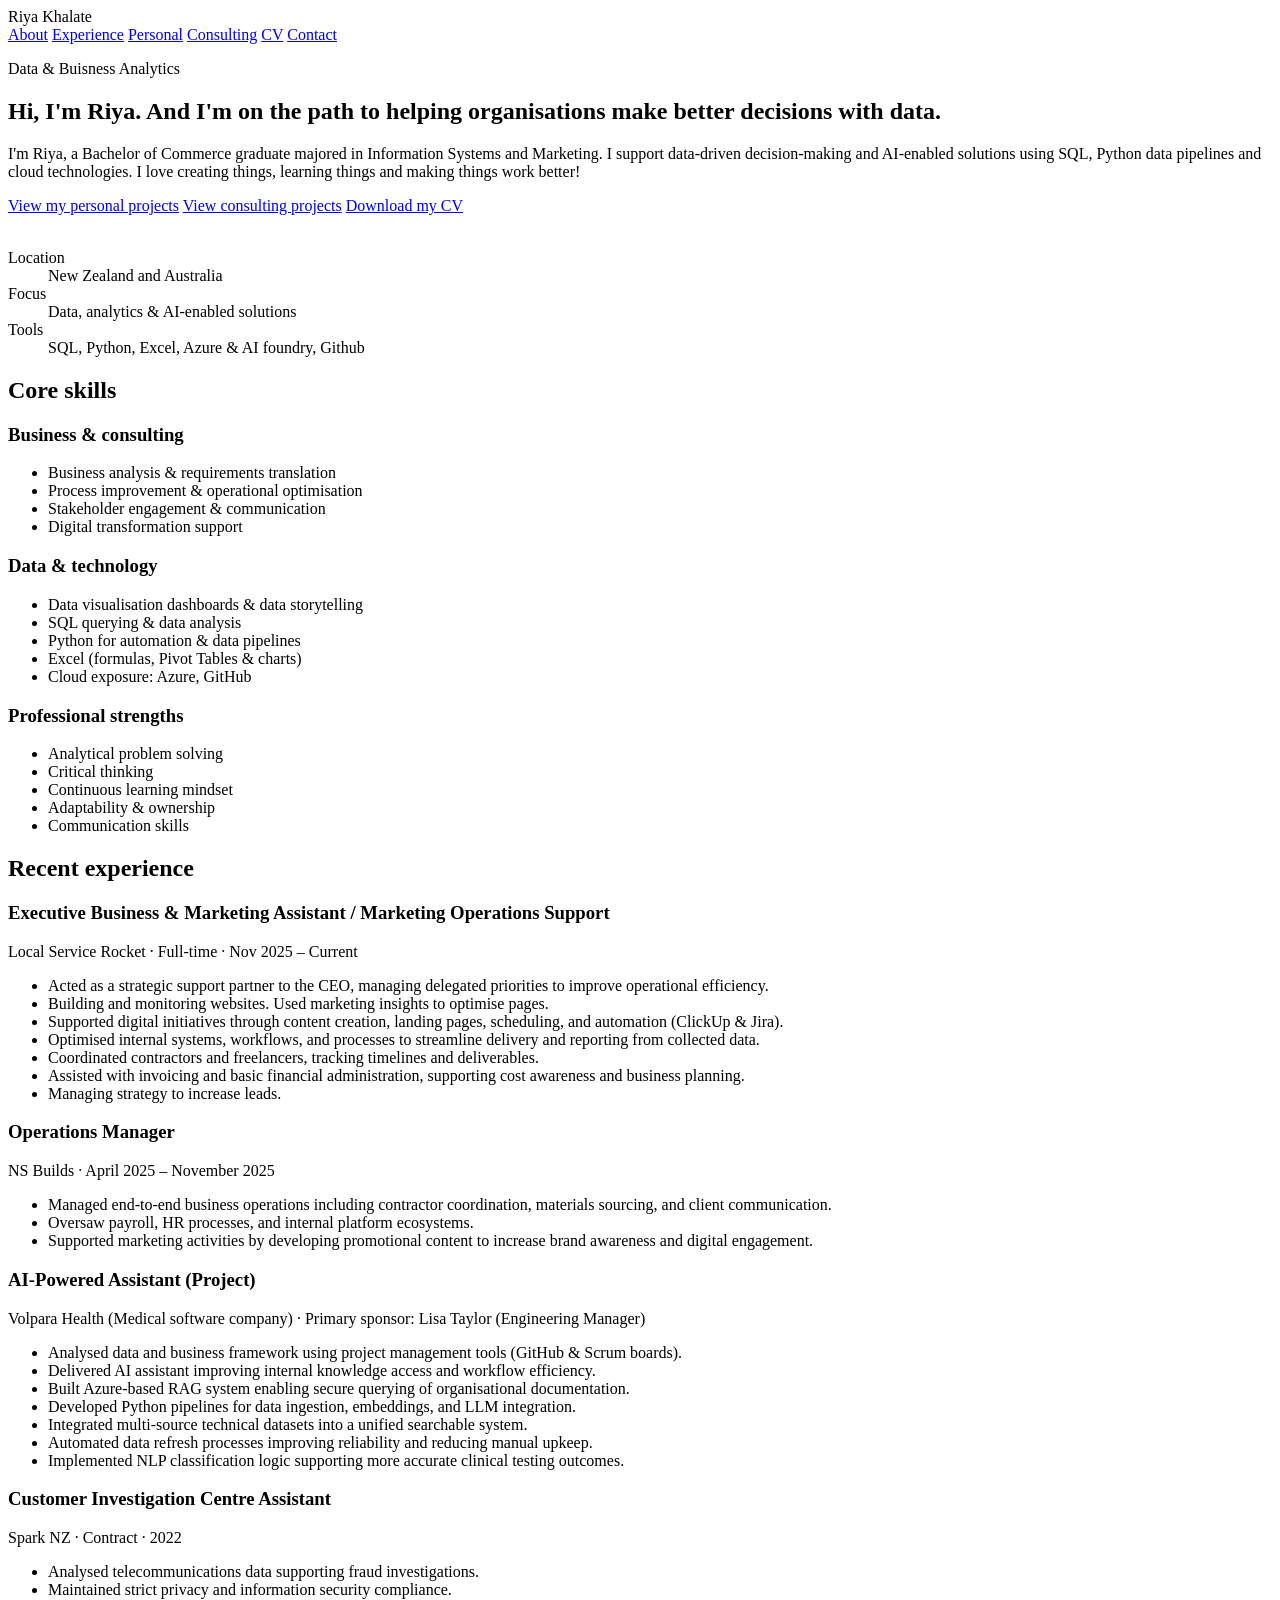
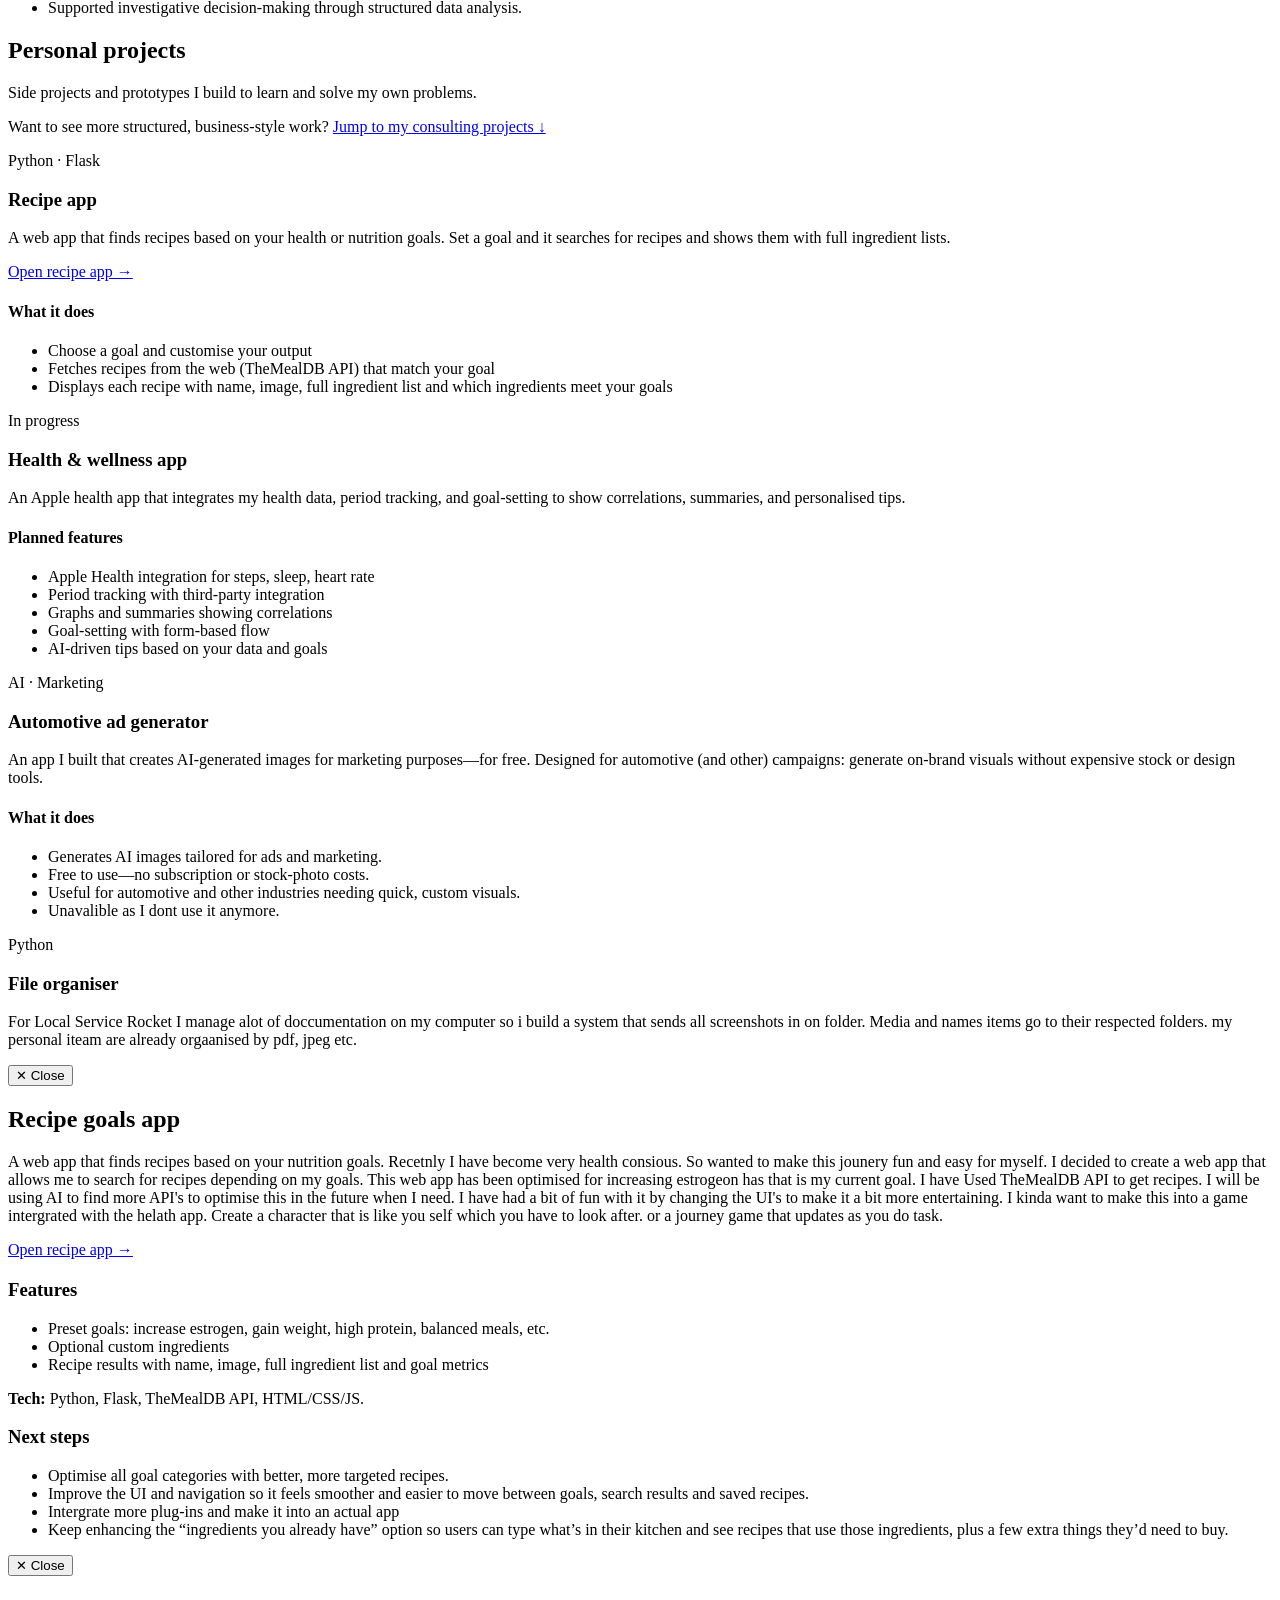
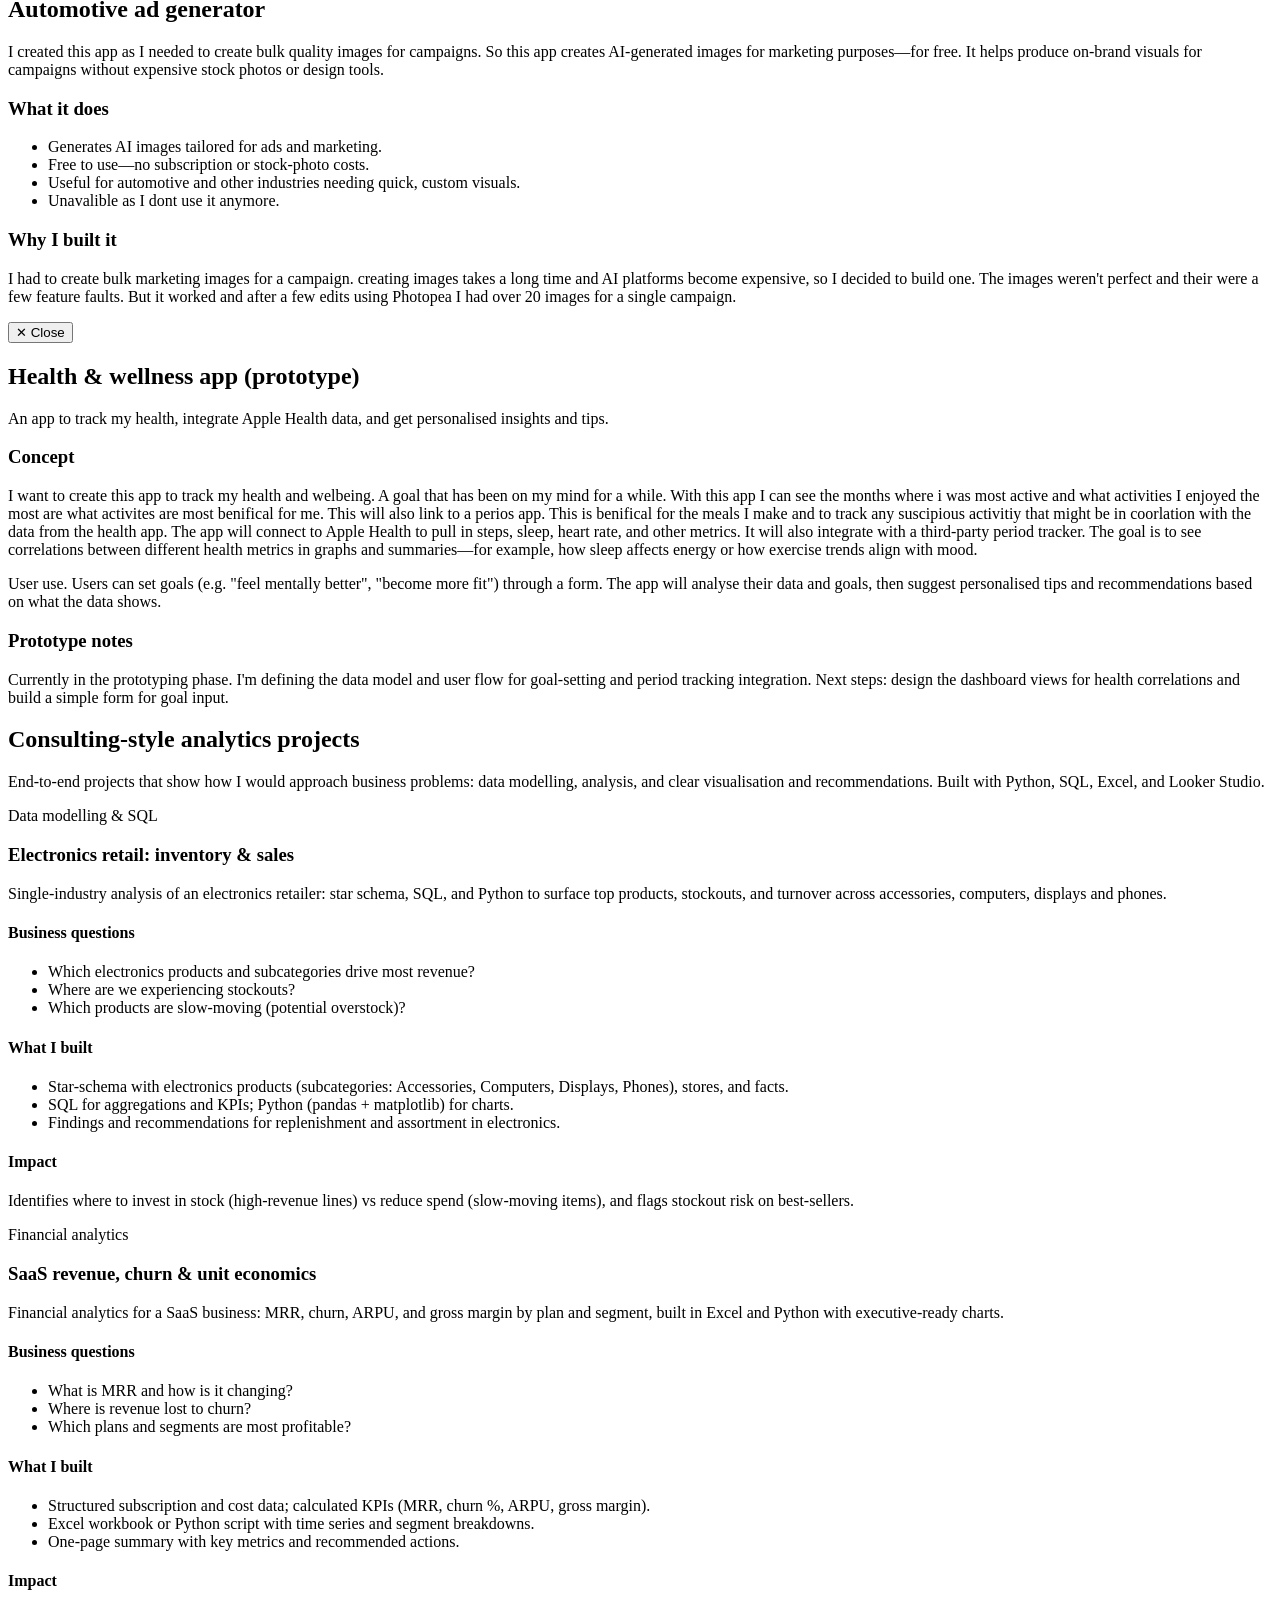
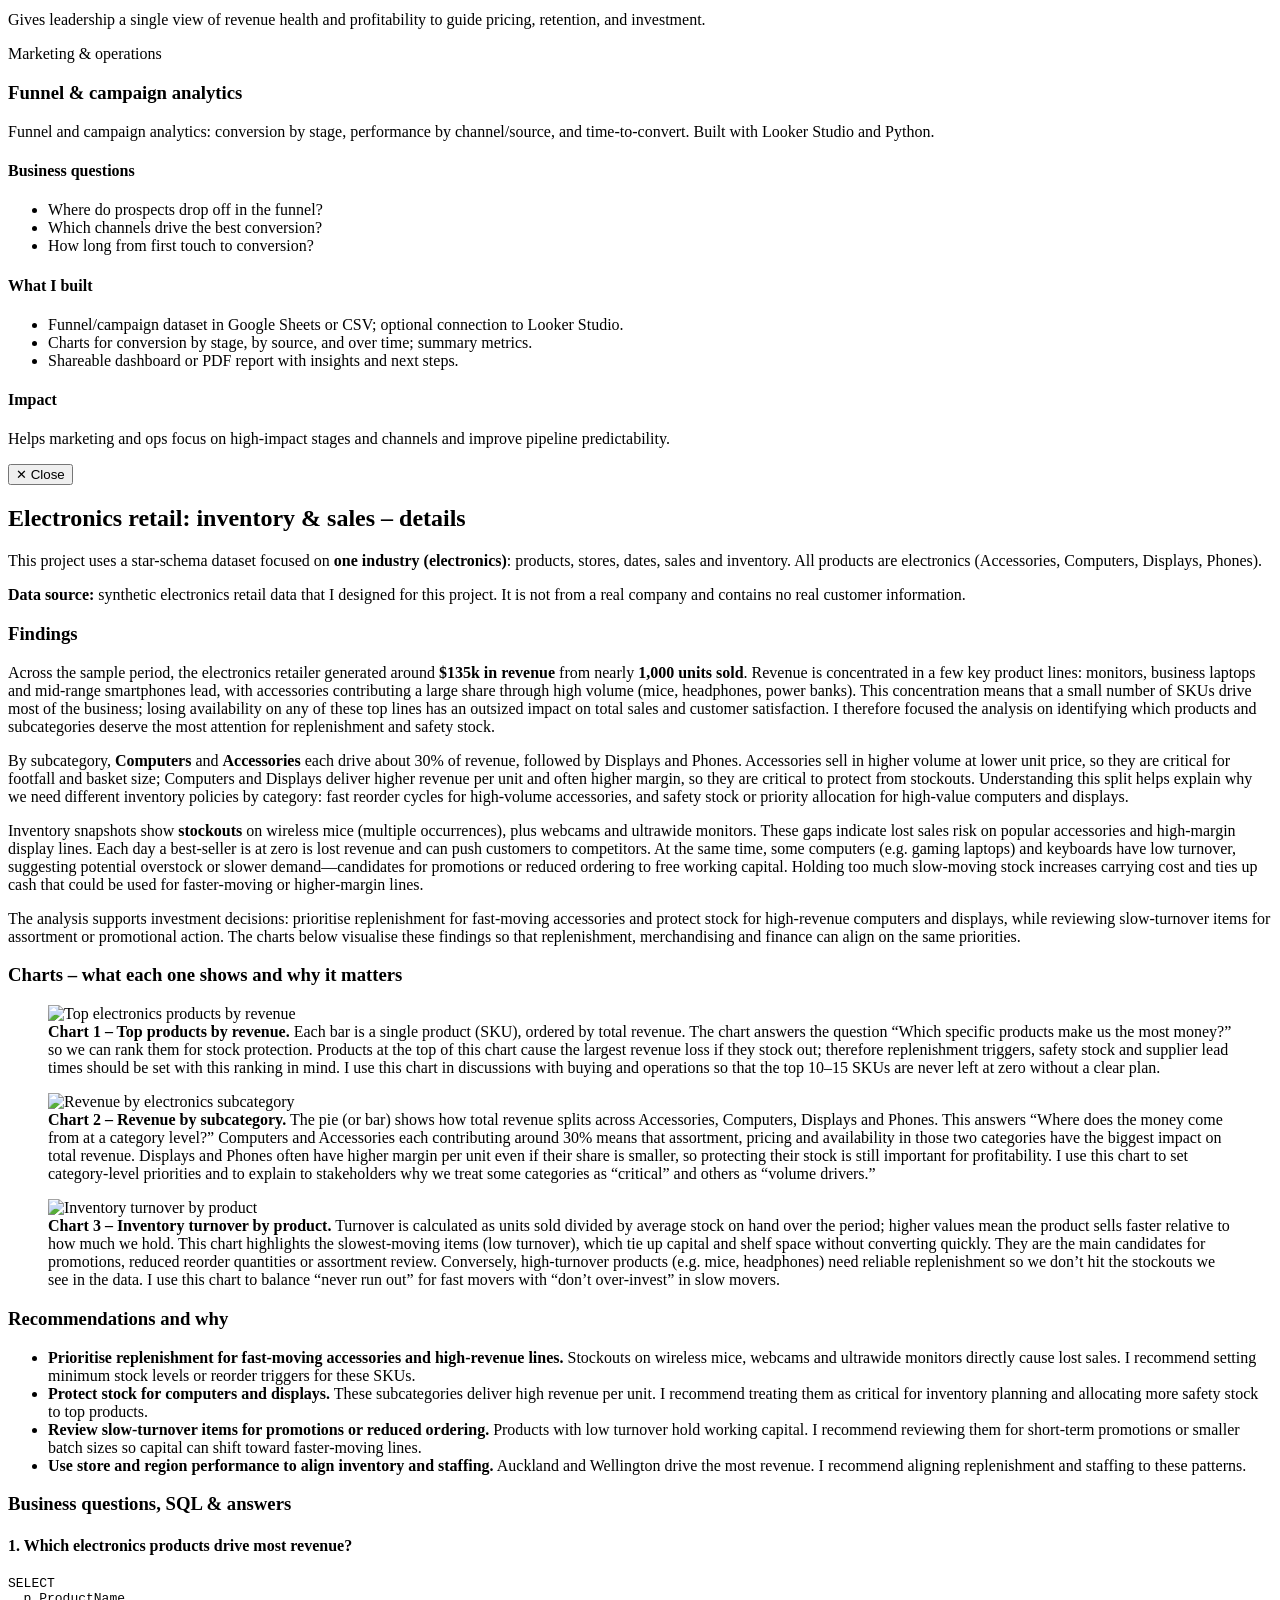
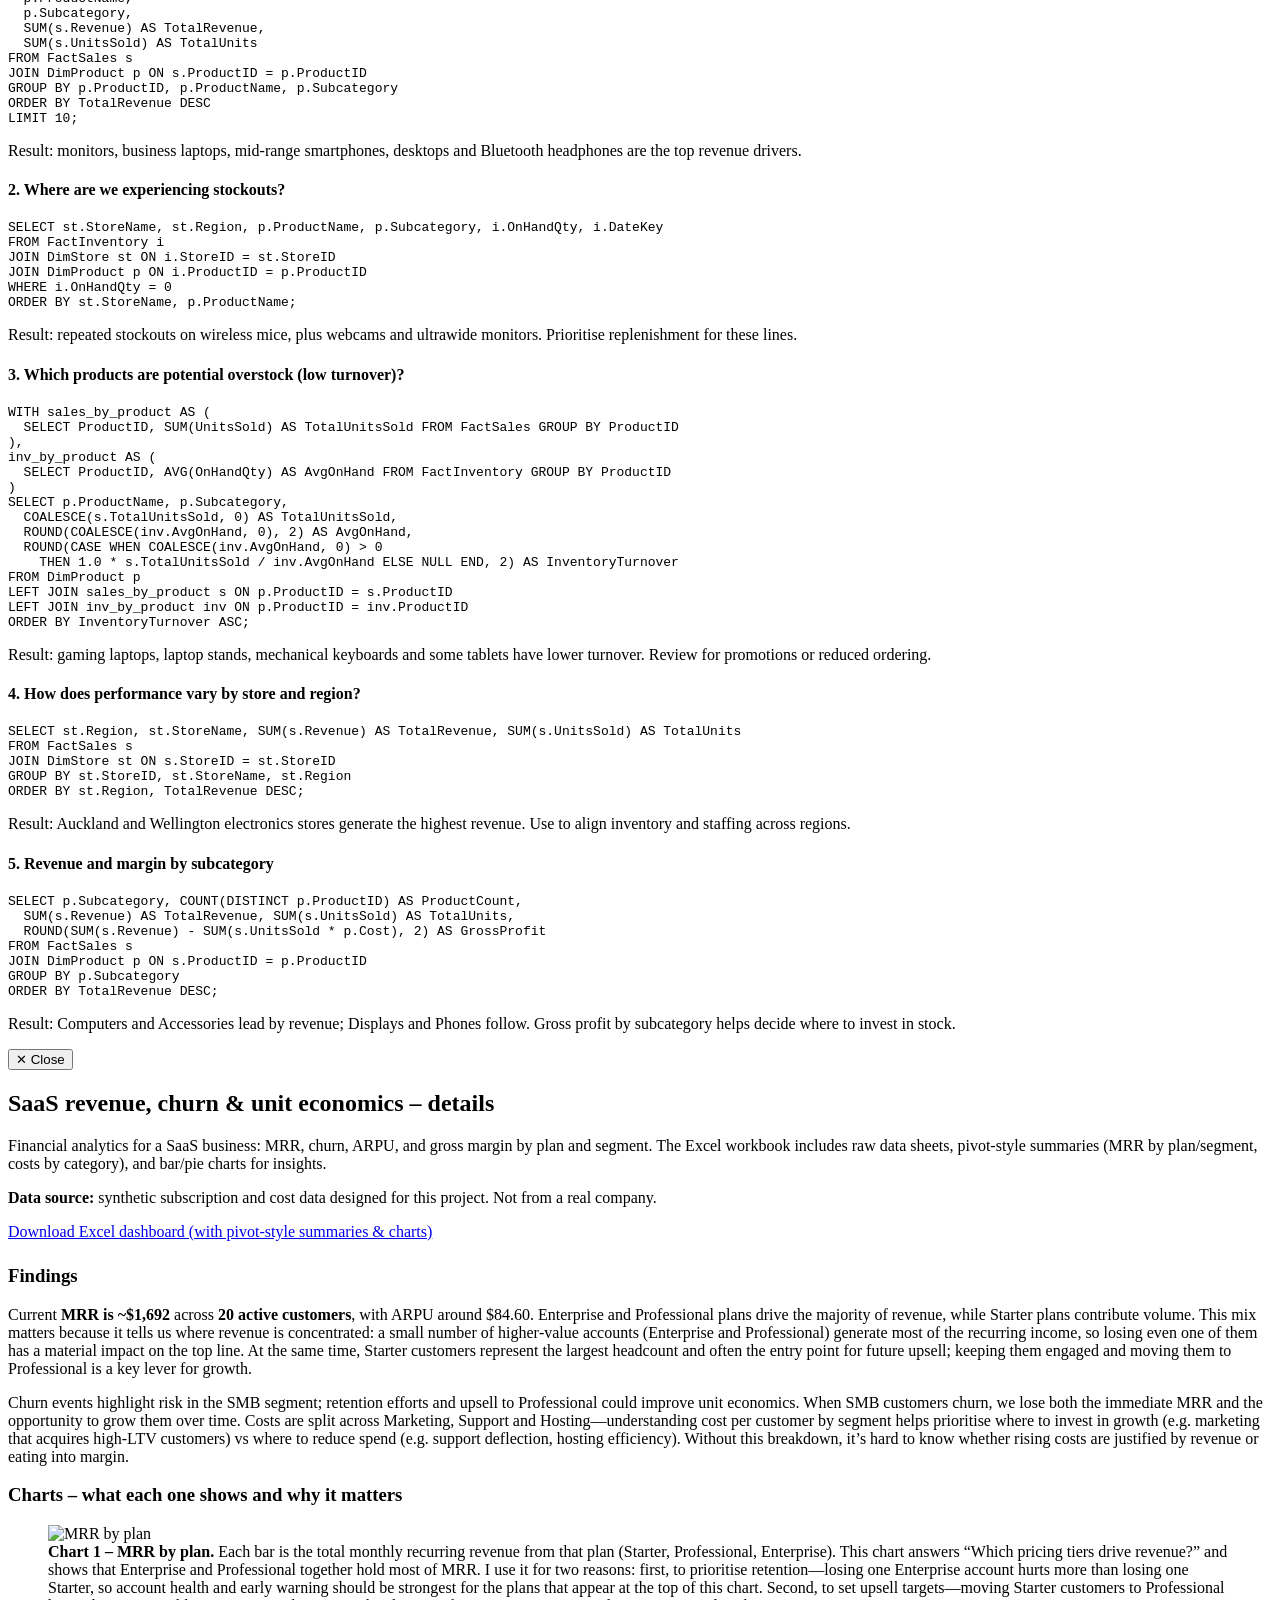
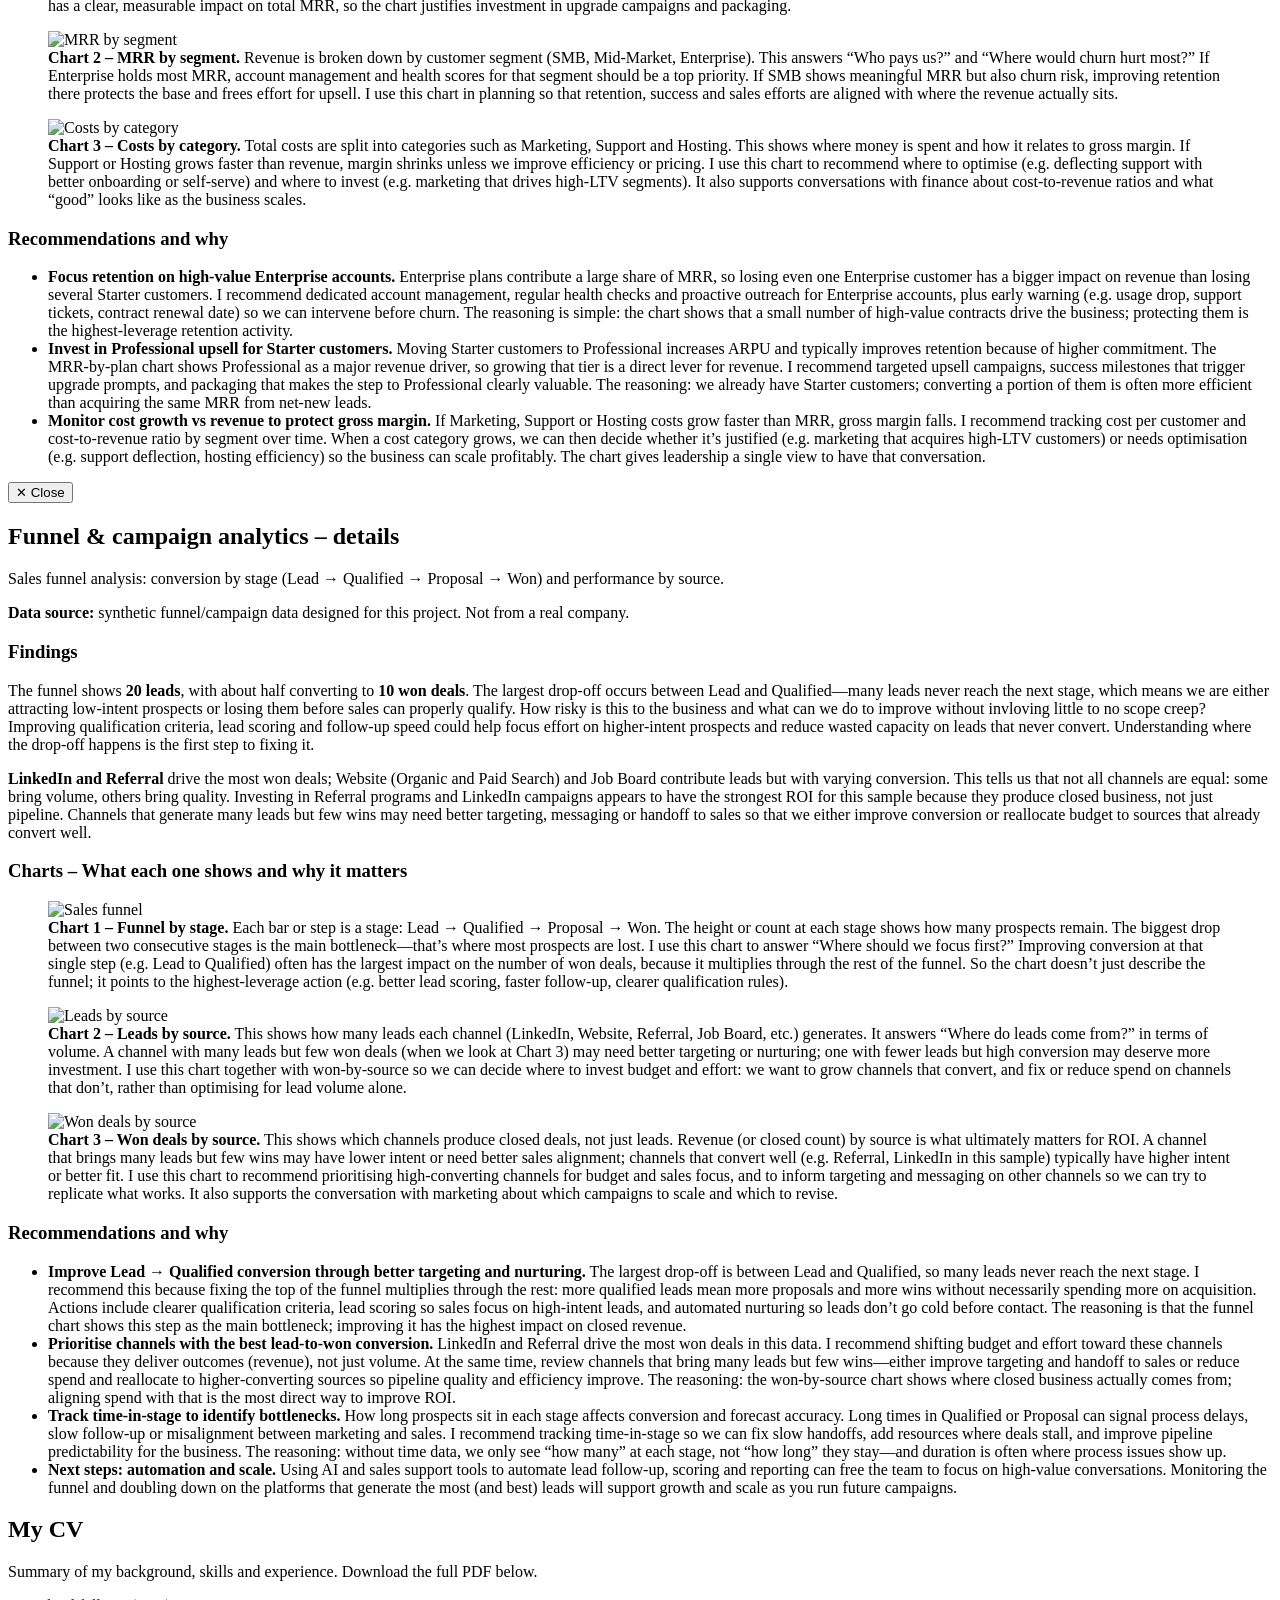
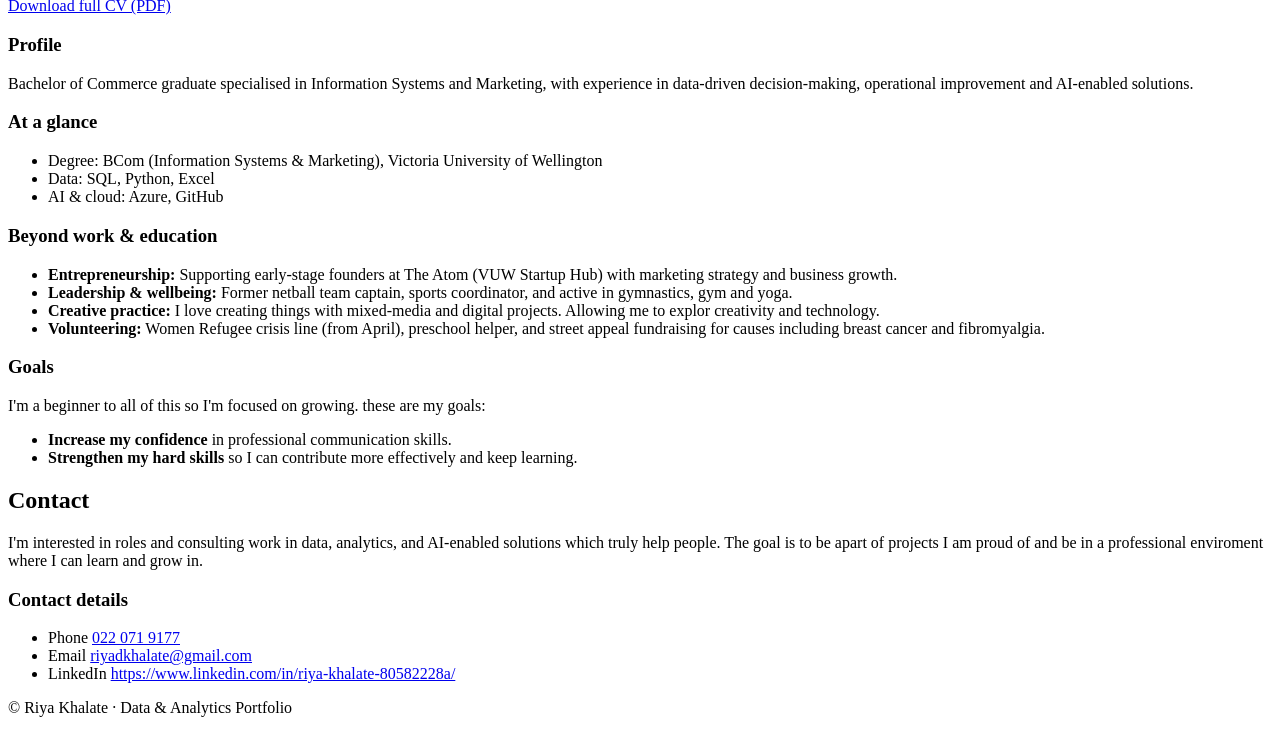
==== commit 3e8ad08f: "Add files via upload" ====
--- a/index.html
+++ b/index.html
@@ -296,7 +296,7 @@
             <article class="card">
               <h3>Prototype notes</h3>
               <p class="prototype-notes">Currently in the prototyping phase. I'm defining the data model and user flow for goal-setting and period tracking integration. Next steps: design the dashboard views for health correlations and build a simple form for goal input.</p>
-              <p class="cv-note" style="margin-top: 0.75rem;">Edit the text above in <code>index.html</code> (search for "prototype-notes") to update your progress as you build.</p>
+             
             </article>
           </div>
         </div>
@@ -463,7 +463,7 @@
 GROUP BY p.Subcategory
 ORDER BY TotalRevenue DESC;</code></pre>
             <p class="cv-note">Result: Computers and Accessories lead by revenue; Displays and Phones follow. Gross profit by subcategory helps decide where to invest in stock.</p>
-            <p class="cv-note">Full SQL at <code>projects/1-retail-inventory/queries.sql</code>; Python script generates the charts.</p>
+            
           </article>
         </div>
       </section>
@@ -583,7 +583,7 @@
             </article>
             <article class="card">
               <h3>Goals</h3>
-              <p>I'm a beginner to all of this and I'm focused on growing. My goals are to:</p>
+              <p>I'm a beginner to all of this so I'm focused on growing. these are my goals:</p>
               <ul>
                 <li><strong>Increase my confidence</strong> in professional communication skills.</li>
                 <li><strong>Strengthen my hard skills</strong> so I can contribute more effectively and keep learning.</li>
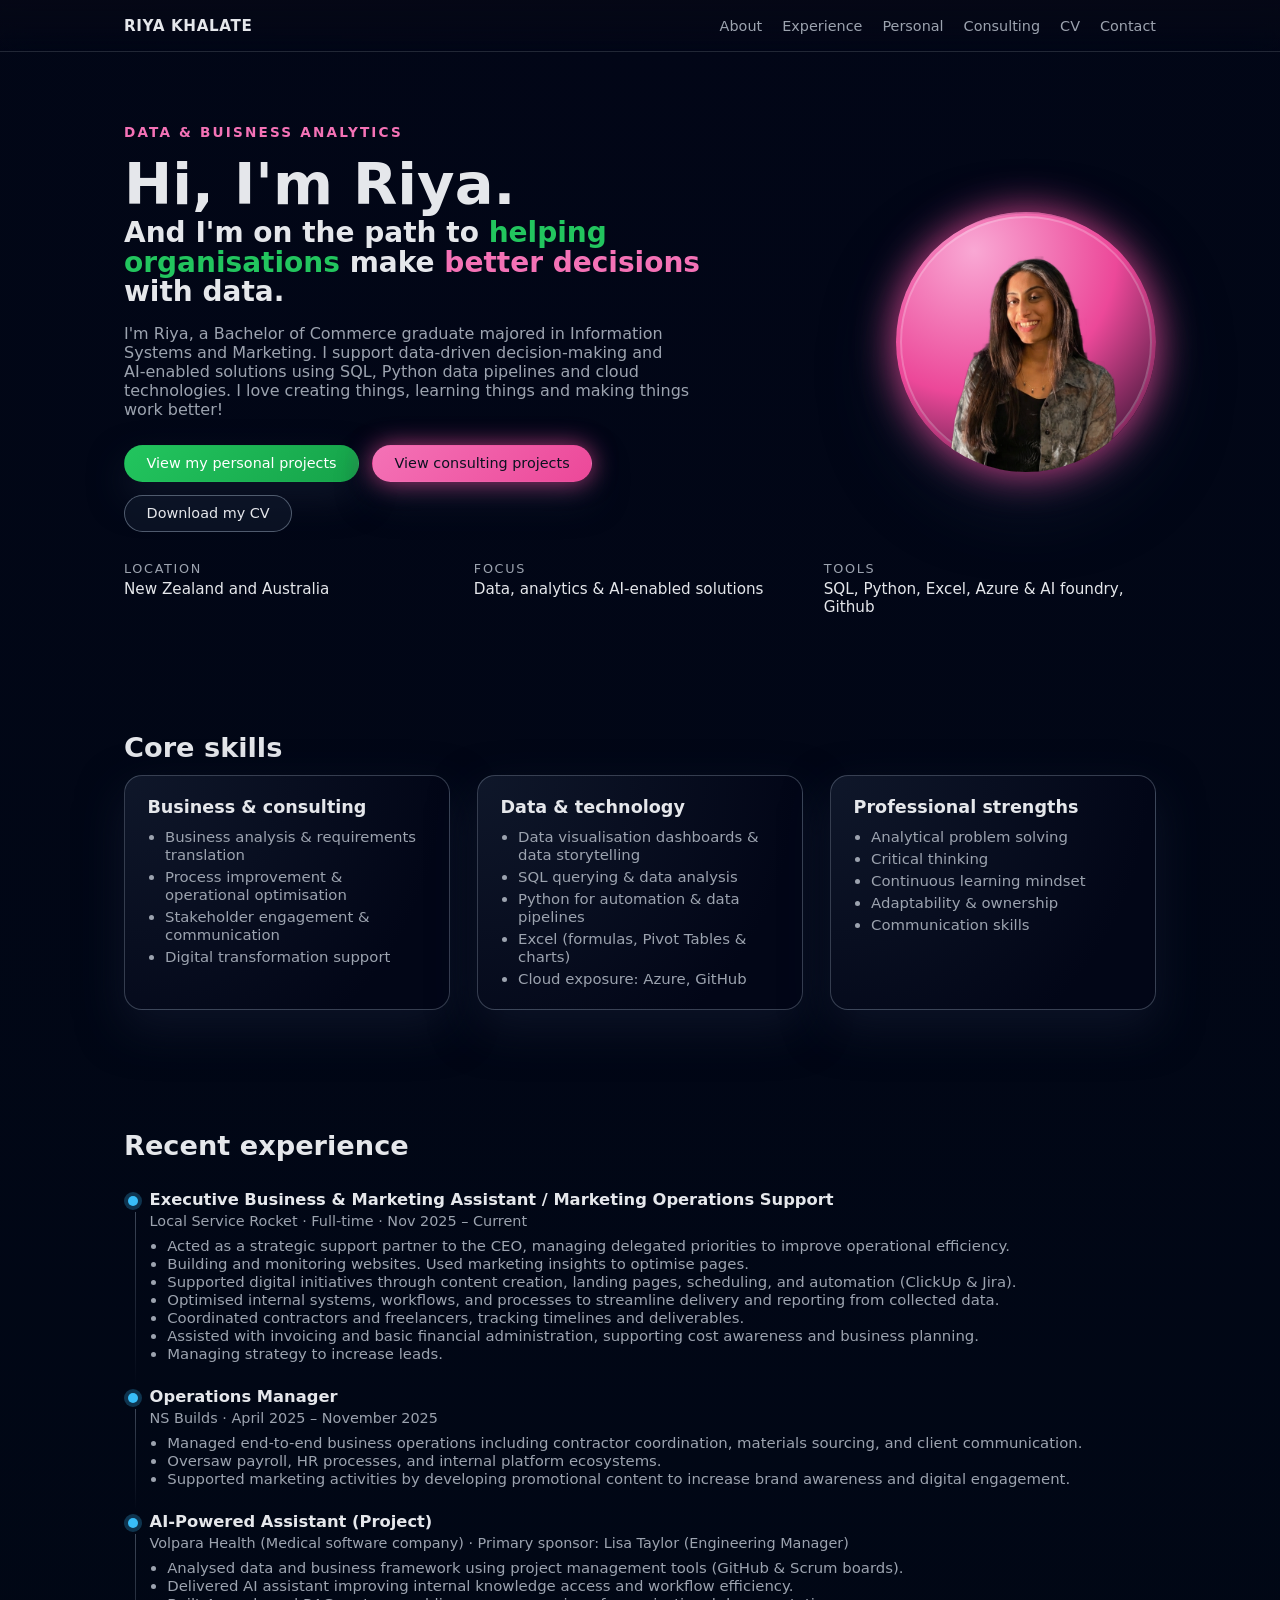
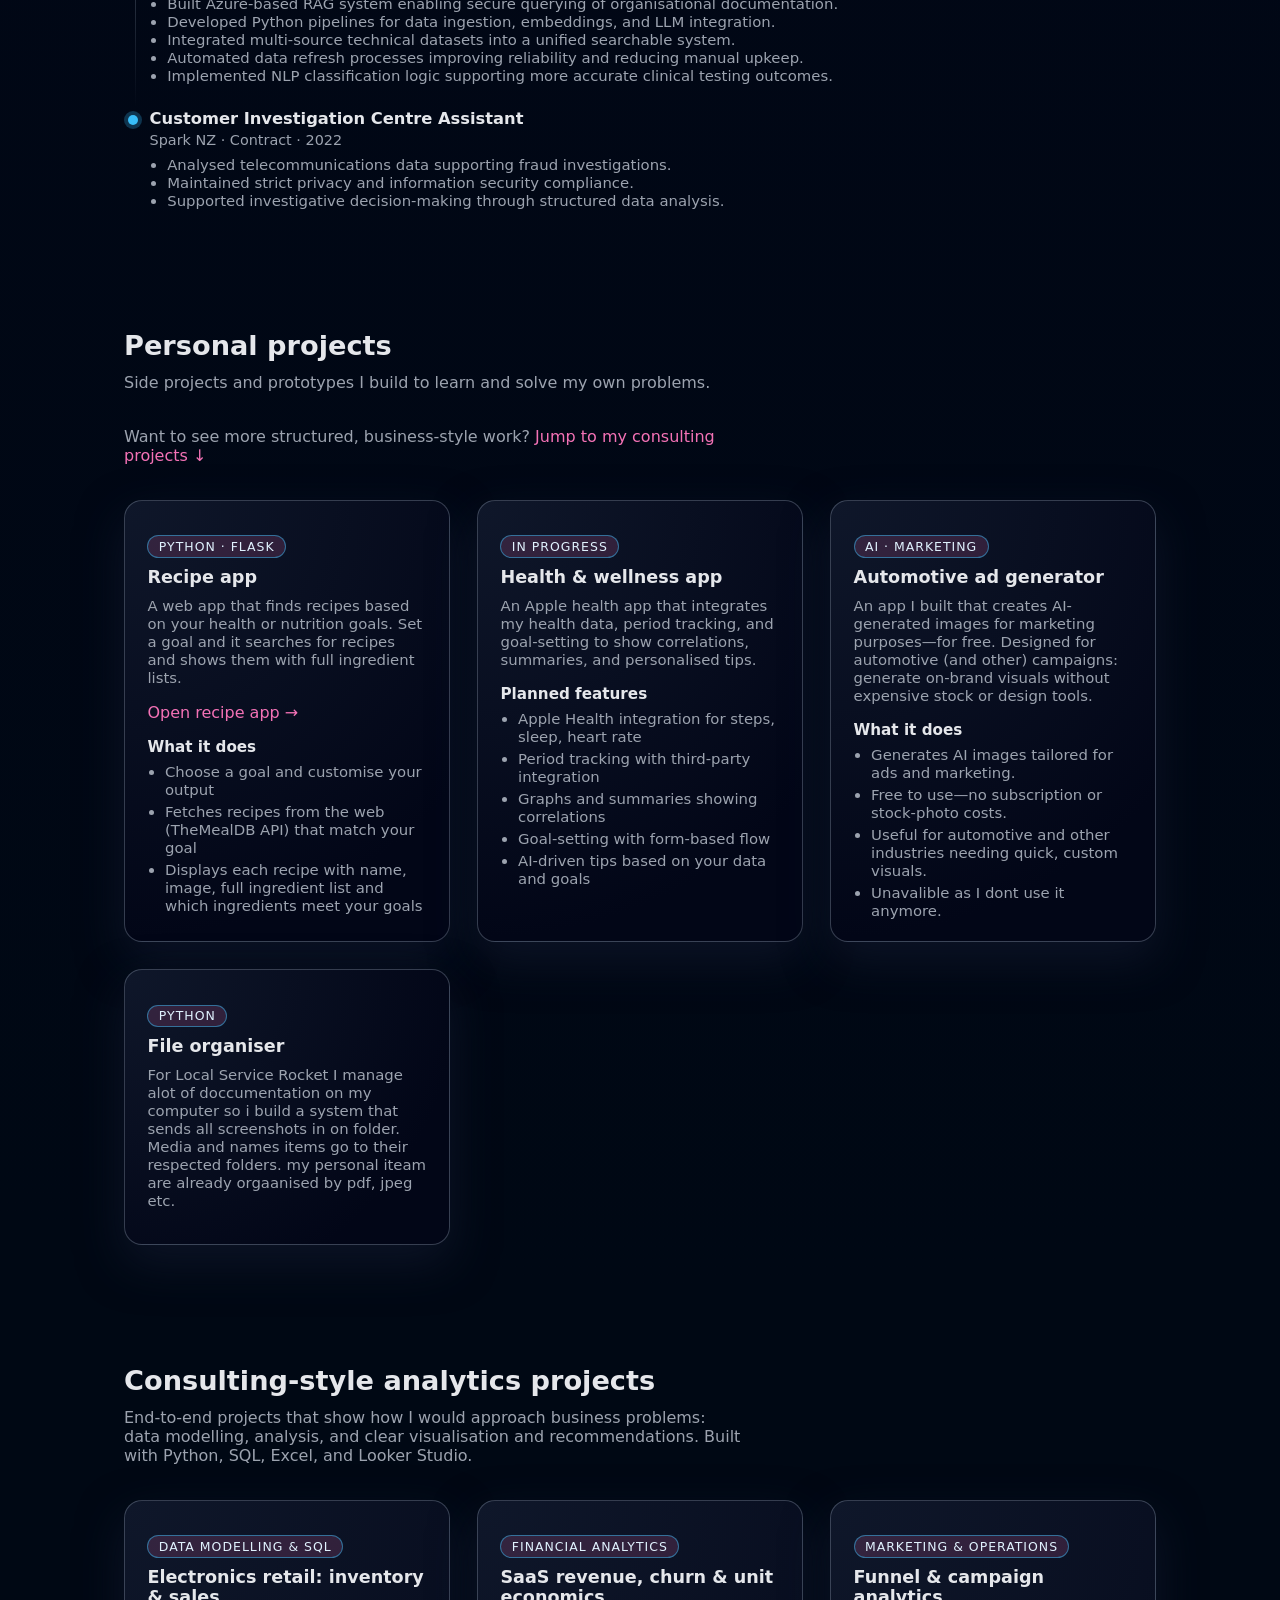
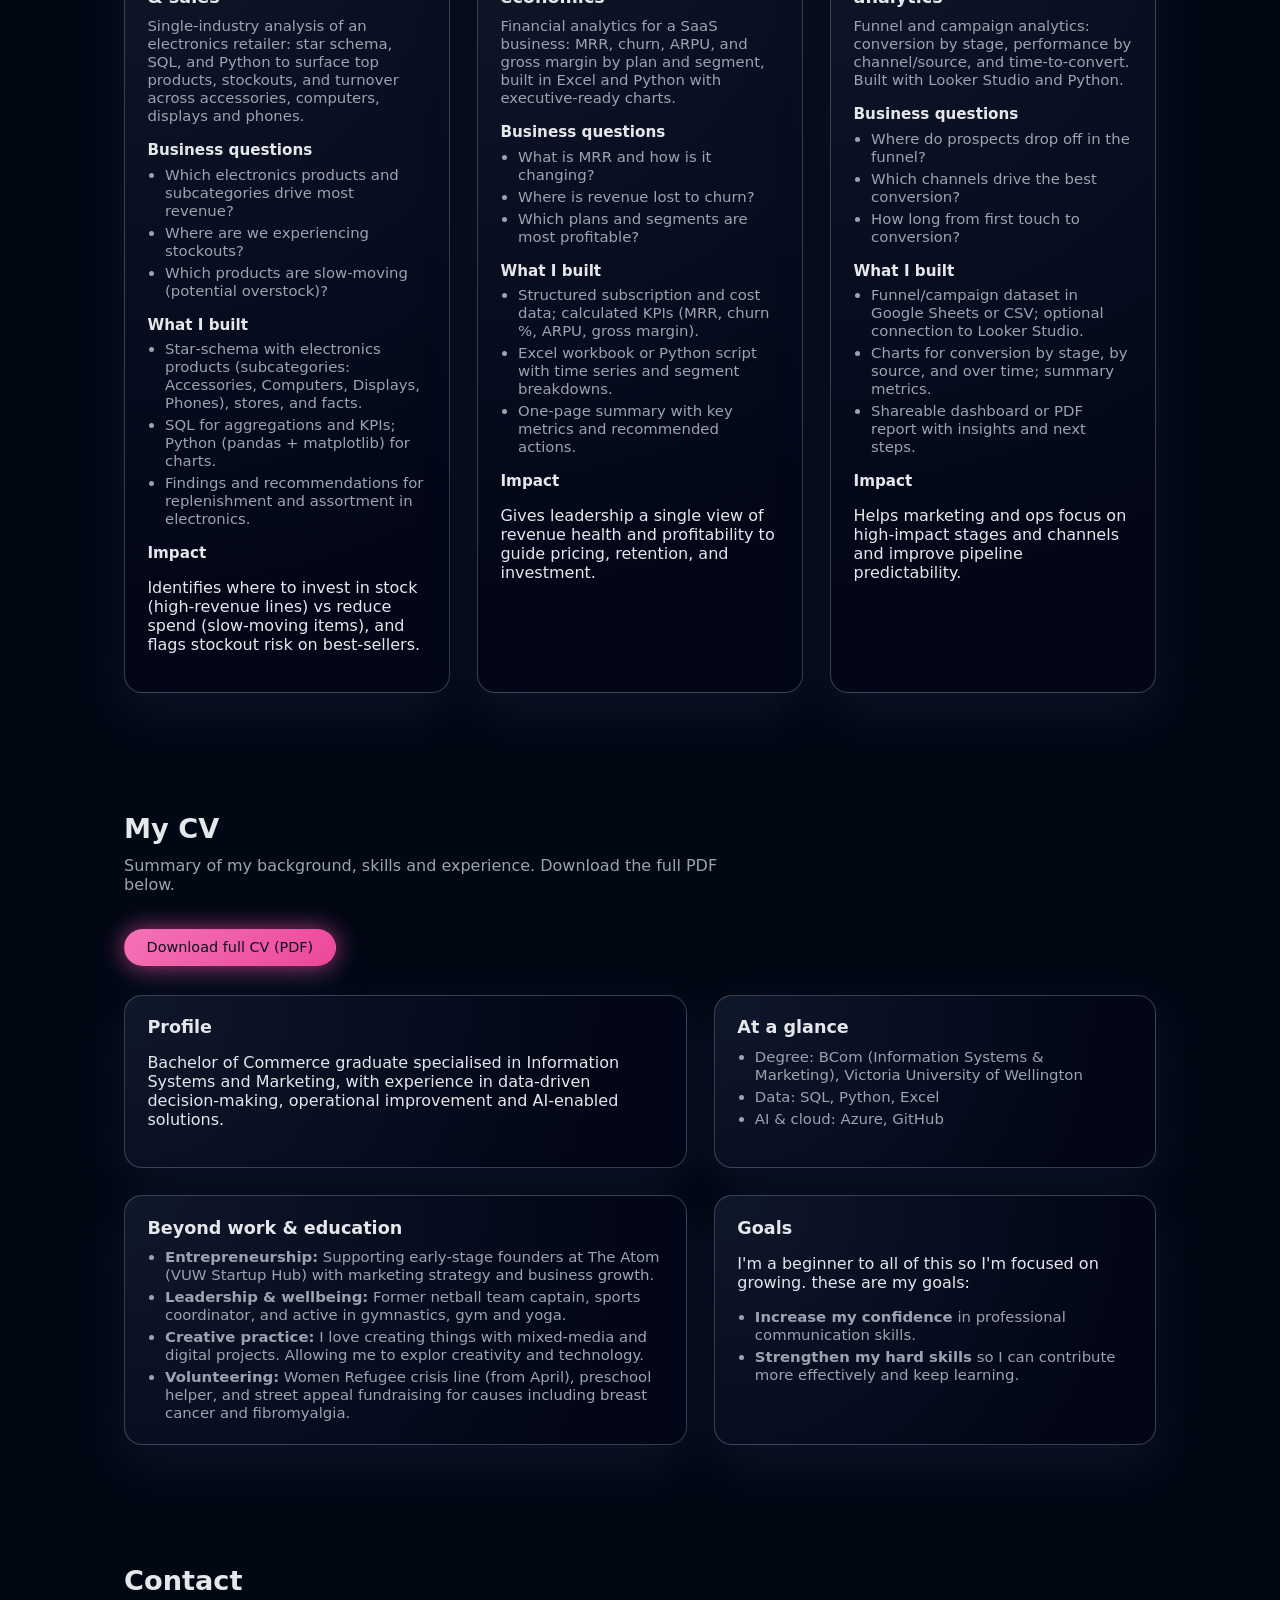
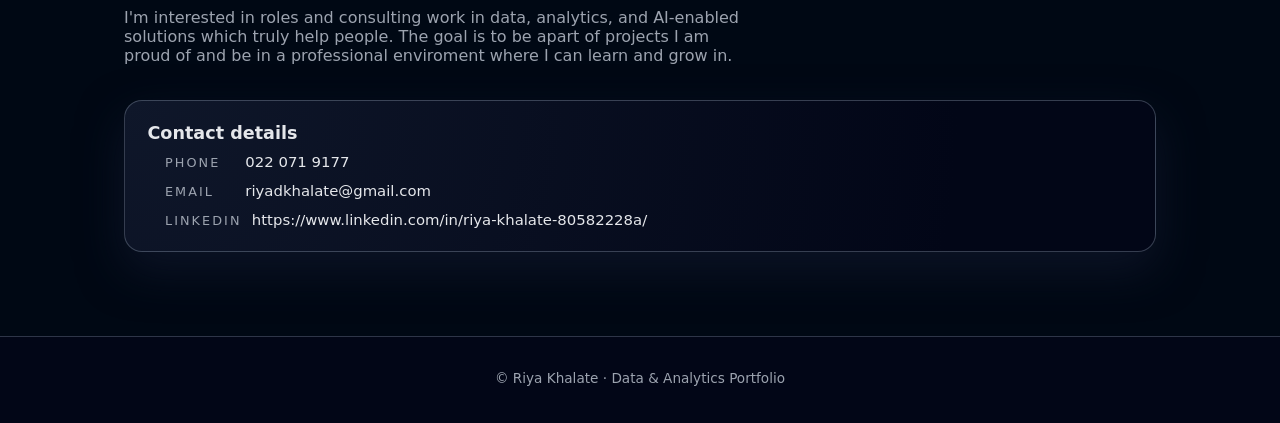
==== commit 32bffebd: "Add files via upload" ====
--- a/index.html
+++ b/index.html
@@ -386,15 +386,15 @@
             <article class="card">
               <h3>Charts – what each one shows and why it matters</h3>
               <figure class="project-figure">
-                <img src="projects/1-retail-inventory/chart1_top_products_revenue.png" alt="Top electronics products by revenue" />
+                <img src="chart1_top_products_revenue.png" alt="Top electronics products by revenue" />
                 <figcaption><strong>Chart 1 – Top products by revenue.</strong> Each bar is a single product (SKU), ordered by total revenue. The chart answers the question “Which specific products make us the most money?” so we can rank them for stock protection. Products at the top of this chart cause the largest revenue loss if they stock out; therefore replenishment triggers, safety stock and supplier lead times should be set with this ranking in mind. I use this chart in discussions with buying and operations so that the top 10–15 SKUs are never left at zero without a clear plan.</figcaption>
               </figure>
               <figure class="project-figure">
-                <img src="projects/1-retail-inventory/chart3_revenue_by_subcategory.png" alt="Revenue by electronics subcategory" />
+                <img src="chart3_revenue_by_subcategory.png" alt="Revenue by electronics subcategory" />
                 <figcaption><strong>Chart 2 – Revenue by subcategory.</strong> The pie (or bar) shows how total revenue splits across Accessories, Computers, Displays and Phones. This answers “Where does the money come from at a category level?” Computers and Accessories each contributing around 30% means that assortment, pricing and availability in those two categories have the biggest impact on total revenue. Displays and Phones often have higher margin per unit even if their share is smaller, so protecting their stock is still important for profitability. I use this chart to set category-level priorities and to explain to stakeholders why we treat some categories as “critical” and others as “volume drivers.”</figcaption>
               </figure>
               <figure class="project-figure">
-                <img src="projects/1-retail-inventory/chart4_inventory_turnover.png" alt="Inventory turnover by product" />
+                <img src="chart4_inventory_turnover.png" alt="Inventory turnover by product" />
                 <figcaption><strong>Chart 3 – Inventory turnover by product.</strong> Turnover is calculated as units sold divided by average stock on hand over the period; higher values mean the product sells faster relative to how much we hold. This chart highlights the slowest‑moving items (low turnover), which tie up capital and shelf space without converting quickly. They are the main candidates for promotions, reduced reorder quantities or assortment review. Conversely, high‑turnover products (e.g. mice, headphones) need reliable replenishment so we don’t hit the stockouts we see in the data. I use this chart to balance “never run out” for fast movers with “don’t over-invest” in slow movers.</figcaption>
               </figure>
             </article>
@@ -487,15 +487,15 @@
             <article class="card">
               <h3>Charts – what each one shows and why it matters</h3>
               <figure class="project-figure">
-                <img src="projects/2-saas-financial/chart1_mrr_by_plan.png" alt="MRR by plan" />
+                <img src="chart1_mrr_by_plan.png" alt="MRR by plan" />
                 <figcaption><strong>Chart 1 – MRR by plan.</strong> Each bar is the total monthly recurring revenue from that plan (Starter, Professional, Enterprise). This chart answers “Which pricing tiers drive revenue?” and shows that Enterprise and Professional together hold most of MRR. I use it for two reasons: first, to prioritise retention—losing one Enterprise account hurts more than losing one Starter, so account health and early warning should be strongest for the plans that appear at the top of this chart. Second, to set upsell targets—moving Starter customers to Professional has a clear, measurable impact on total MRR, so the chart justifies investment in upgrade campaigns and packaging.</figcaption>
               </figure>
               <figure class="project-figure">
-                <img src="projects/2-saas-financial/chart2_mrr_by_segment.png" alt="MRR by segment" />
+                <img src="chart2_mrr_by_segment.png" alt="MRR by segment" />
                 <figcaption><strong>Chart 2 – MRR by segment.</strong> Revenue is broken down by customer segment (SMB, Mid‑Market, Enterprise). This answers “Who pays us?” and “Where would churn hurt most?” If Enterprise holds most MRR, account management and health scores for that segment should be a top priority. If SMB shows meaningful MRR but also churn risk, improving retention there protects the base and frees effort for upsell. I use this chart in planning so that retention, success and sales efforts are aligned with where the revenue actually sits.</figcaption>
               </figure>
               <figure class="project-figure">
-                <img src="projects/2-saas-financial/chart3_costs_by_category.png" alt="Costs by category" />
+                <img src="chart3_costs_by_category.png" alt="Costs by category" />
                 <figcaption><strong>Chart 3 – Costs by category.</strong> Total costs are split into categories such as Marketing, Support and Hosting. This shows where money is spent and how it relates to gross margin. If Support or Hosting grows faster than revenue, margin shrinks unless we improve efficiency or pricing. I use this chart to recommend where to optimise (e.g. deflecting support with better onboarding or self‑serve) and where to invest (e.g. marketing that drives high‑LTV segments). It also supports conversations with finance about cost‑to‑revenue ratios and what “good” looks like as the business scales.</figcaption>
               </figure>
             </article>
@@ -527,15 +527,15 @@
             <article class="card">
               <h3>Charts – What each one shows and why it matters</h3>
               <figure class="project-figure">
-                <img src="projects/3-funnel-campaign/chart1_funnel.png" alt="Sales funnel" />
+                <img src="chart1_funnel.png" alt="Sales funnel" />
                 <figcaption><strong>Chart 1 – Funnel by stage.</strong> Each bar or step is a stage: Lead → Qualified → Proposal → Won. The height or count at each stage shows how many prospects remain. The biggest drop between two consecutive stages is the main bottleneck—that’s where most prospects are lost. I use this chart to answer “Where should we focus first?” Improving conversion at that single step (e.g. Lead to Qualified) often has the largest impact on the number of won deals, because it multiplies through the rest of the funnel. So the chart doesn’t just describe the funnel; it points to the highest‑leverage action (e.g. better lead scoring, faster follow‑up, clearer qualification rules).</figcaption>
               </figure>
               <figure class="project-figure">
-                <img src="projects/3-funnel-campaign/chart2_leads_by_source.png" alt="Leads by source" />
+                <img src="chart2_leads_by_source.png" alt="Leads by source" />
                 <figcaption><strong>Chart 2 – Leads by source.</strong> This shows how many leads each channel (LinkedIn, Website, Referral, Job Board, etc.) generates. It answers “Where do leads come from?” in terms of volume. A channel with many leads but few won deals (when we look at Chart 3) may need better targeting or nurturing; one with fewer leads but high conversion may deserve more investment. I use this chart together with won‑by‑source so we can decide where to invest budget and effort: we want to grow channels that convert, and fix or reduce spend on channels that don’t, rather than optimising for lead volume alone.</figcaption>
               </figure>
               <figure class="project-figure">
-                <img src="projects/3-funnel-campaign/chart3_won_by_source.png" alt="Won deals by source" />
+                <img src="chart3_won_by_source.png" alt="Won deals by source" />
                 <figcaption><strong>Chart 3 – Won deals by source.</strong> This shows which channels produce closed deals, not just leads. Revenue (or closed count) by source is what ultimately matters for ROI. A channel that brings many leads but few wins may have lower intent or need better sales alignment; channels that convert well (e.g. Referral, LinkedIn in this sample) typically have higher intent or better fit. I use this chart to recommend prioritising high‑converting channels for budget and sales focus, and to inform targeting and messaging on other channels so we can try to replicate what works. It also supports the conversation with marketing about which campaigns to scale and which to revise.</figcaption>
               </figure>
             </article>
--- a/styles.css
+++ b/styles.css
@@ -0,0 +1,422 @@
+:root {
+  --bg: #050816;
+  --bg-soft: #0b1020;
+  --card-bg: #0f172a;
+  --accent: #f472b6;
+  --accent-soft: rgba(244, 114, 182, 0.16);
+  --text: #e5e7eb;
+  --muted: #9ca3af;
+  --border-subtle: rgba(148, 163, 184, 0.35);
+  --radius-lg: 18px;
+  --radius-full: 999px;
+  --shadow-soft: 0 18px 45px rgba(15, 23, 42, 0.8);
+}
+
+*, *::before, *::after { box-sizing: border-box; }
+
+html { scroll-behavior: smooth; }
+
+body {
+  margin: 0;
+  font-family: system-ui, -apple-system, BlinkMacSystemFont, "SF Pro Text", "Inter", sans-serif;
+  background: radial-gradient(circle at top, #020617, #000814 55%);
+  color: var(--text);
+  -webkit-font-smoothing: antialiased;
+}
+
+a { color: inherit; text-decoration: none; }
+img { max-width: 100%; display: block; }
+
+.container {
+  width: 100%;
+  max-width: 1080px;
+  margin: 0 auto;
+  padding: 0 1.5rem;
+}
+
+.site-header {
+  position: sticky;
+  top: 0;
+  z-index: 20;
+  backdrop-filter: blur(16px);
+  background: linear-gradient(to bottom, rgba(5, 8, 22, 0.9), rgba(5, 8, 22, 0.7), transparent);
+  border-bottom: 1px solid rgba(148, 163, 184, 0.2);
+}
+
+.nav-container {
+  display: flex;
+  align-items: center;
+  justify-content: space-between;
+  padding: 0.9rem 1.5rem;
+}
+
+.logo { display: inline-flex; align-items: center; gap: 0.55rem; }
+
+.logo-mark {
+  width: 32px;
+  height: 32px;
+  border-radius: 40%;
+  background: radial-gradient(circle at 30% 20%, #e0f2fe, #0ea5e9 40%, #0369a1);
+  display: flex;
+  align-items: center;
+  justify-content: center;
+  font-size: 0.9rem;
+  font-weight: 700;
+  color: #020617;
+  box-shadow: 0 0 0 1px rgba(15, 23, 42, 0.7), 0 18px 35px rgba(15, 23, 42, 0.9);
+}
+
+.logo-text { font-size: 0.95rem; font-weight: 600; letter-spacing: 0.04em; text-transform: uppercase; color: #e5e7eb; }
+
+.nav { display: flex; align-items: center; gap: 1.25rem; font-size: 0.9rem; }
+.nav a { position: relative; color: var(--muted); padding: 0.2rem 0; }
+.nav a::after {
+  content: "";
+  position: absolute;
+  left: 0;
+  bottom: -0.2rem;
+  width: 0;
+  height: 2px;
+  border-radius: var(--radius-full);
+  background: linear-gradient(to right, #38bdf8, #818cf8);
+  transition: width 0.18s ease-out;
+}
+.nav a:hover { color: var(--text); }
+.nav a:hover::after { width: 100%; }
+
+.hero {
+  padding: 4.5rem 0 3.5rem;
+}
+.hero-grid {
+  display: grid;
+  grid-template-columns: minmax(0, 1.7fr) minmax(0, 1.1fr);
+  gap: 2.5rem;
+  align-items: center;
+}
+.hero-photo-col {
+  display: flex;
+  justify-content: flex-end;
+}
+.hero-photo-wrapper {
+  width: 260px;
+  height: 260px;
+  padding: 10px;
+  background: radial-gradient(circle at 30% 15%, #f9a8d4, #ec4899 50%, #020617 100%);
+  box-shadow:
+    0 0 40px rgba(236, 72, 153, 0.9),
+    0 28px 70px rgba(15, 23, 42, 1);
+  border-radius: 999px;
+  position: relative;
+  overflow: hidden;
+}
+.hero-photo {
+  width: 100%;
+  height: 100%;
+  border-radius: 999px;
+  object-fit: cover;
+  object-position: center top;
+  display: block;
+  box-shadow: 0 18px 40px rgba(15, 23, 42, 0.9);
+  transform: translateY(18px) scale(1.22);
+}
+.hero-photo-wrapper::before {
+  content: "";
+  position: absolute;
+  inset: 4px;
+  border-radius: 999px;
+  border: 2px solid rgba(248, 250, 252, 0.22);
+  box-shadow: 0 0 30px rgba(236, 72, 153, 0.75);
+  pointer-events: none;
+}
+.hero-photo-wrapper::after {
+  content: "";
+  position: absolute;
+  inset: -22px;
+  border-radius: 999px;
+  background: radial-gradient(circle at 50% 0, rgba(236, 72, 153, 0.85), transparent 65%);
+  filter: blur(30px);
+  opacity: 1;
+  z-index: -1;
+}
+
+.eyebrow {
+  font-size: 0.85rem;
+  font-weight: 600;
+  letter-spacing: 0.16em;
+  text-transform: uppercase;
+  color: var(--accent);
+  margin: 0 0 0.9rem;
+}
+
+h1 { font-size: clamp(2.25rem, 3vw + 1rem, 3.1rem); line-height: 1.05; margin: 0 0 1.1rem; }
+.hero-hi {
+  display: block;
+  font-size: clamp(2.6rem, 3.5vw + 1rem, 3.6rem);
+}
+.hero-hi-word {
+  color: inherit;
+}
+.hero-main {
+  display: block;
+  margin-top: 0.2rem;
+  font-size: clamp(1.3rem, 1.6vw + 0.6rem, 1.75rem);
+}
+.hero-main-green {
+  color: #22c55e;
+  font-weight: 600;
+}
+.hero-main-pink {
+  color: #f472b6;
+  font-weight: 600;
+}
+.hero-subtitle { margin: 0 0 1.6rem; color: var(--muted); max-width: 640px; }
+
+.hero-actions { display: flex; flex-wrap: wrap; gap: 0.8rem; margin-bottom: 1.8rem; }
+
+.btn {
+  display: inline-flex;
+  align-items: center;
+  justify-content: center;
+  padding: 0.6rem 1.35rem;
+  border-radius: var(--radius-full);
+  border: 1px solid transparent;
+  font-size: 0.9rem;
+  font-weight: 500;
+  cursor: pointer;
+  transition: transform 0.12s ease-out, box-shadow 0.12s ease-out, background 0.12s ease-out, border-color 0.12s ease-out, color 0.12s ease-out;
+  white-space: nowrap;
+}
+
+.btn.primary {
+  background: linear-gradient(135deg, #f472b6, #ec4899);
+  color: #0b1120;
+  box-shadow:
+    0 0 24px rgba(236, 72, 153, 0.7),
+    0 16px 35px rgba(15, 23, 42, 0.9);
+}
+.btn.primary:hover {
+  transform: translateY(-1px);
+  box-shadow:
+    0 0 34px rgba(236, 72, 153, 0.9),
+    0 22px 45px rgba(15, 23, 42, 1);
+}
+
+.btn.btn-green {
+  background: linear-gradient(135deg, #22c55e, #16a34a);
+  color: #fff;
+  box-shadow: 0 16px 35px rgba(15, 23, 42, 0.9);
+}
+.btn.btn-green:hover { transform: translateY(-1px); box-shadow: 0 22px 45px rgba(34, 197, 94, 0.4); }
+
+.card-link { color: var(--accent); font-weight: 500; }
+.card-link:hover { text-decoration: underline; }
+
+.btn.ghost {
+  background: rgba(15, 23, 42, 0.7);
+  border-color: rgba(148, 163, 184, 0.5);
+  color: var(--text);
+}
+.btn.ghost:hover { border-color: #38bdf8; background: radial-gradient(circle at top left, #0b1120, #020617 75%); }
+
+.hero-facts {
+  display: grid;
+  grid-template-columns: repeat(auto-fit, minmax(180px, 1fr));
+  gap: 1.1rem;
+  margin: 0;
+}
+.hero-facts dt { font-size: 0.8rem; text-transform: uppercase; letter-spacing: 0.13em; color: var(--muted); margin-bottom: 0.25rem; }
+.hero-facts dd { margin: 0; font-size: 0.95rem; }
+
+.section { padding: 3.75rem 0; }
+.section h2 { font-size: 1.7rem; margin: 0 0 0.75rem; }
+.section-intro { max-width: 620px; margin: 0 0 2.2rem; color: var(--muted); }
+
+.grid-3 {
+  display: grid;
+  grid-template-columns: repeat(auto-fit, minmax(260px, 1fr));
+  gap: 1.7rem;
+}
+
+.grid-2 {
+  display: grid;
+  grid-template-columns: repeat(auto-fit, minmax(280px, 1fr));
+  gap: 1.7rem;
+}
+
+.card {
+  background: radial-gradient(circle at top left, #0f172a, #020617 80%);
+  border-radius: var(--radius-lg);
+  padding: 1.35rem 1.4rem;
+  border: 1px solid var(--border-subtle);
+  box-shadow: var(--shadow-soft);
+}
+
+.card h3 { margin-top: 0; margin-bottom: 0.65rem; font-size: 1.1rem; }
+.card h4 { margin-top: 1rem; margin-bottom: 0.4rem; font-size: 0.95rem; }
+.card ul { margin: 0.3rem 0 0; padding-left: 1.1rem; color: var(--muted); font-size: 0.93rem; }
+.card li + li { margin-top: 0.25rem; }
+
+.timeline { display: flex; flex-direction: column; gap: 1.5rem; margin-top: 1.8rem; }
+.timeline-item { position: relative; padding-left: 1.6rem; }
+.timeline-item::before {
+  content: "";
+  position: absolute;
+  left: 0.25rem;
+  top: 0.4rem;
+  width: 10px;
+  height: 10px;
+  border-radius: 999px;
+  background: #38bdf8;
+  box-shadow: 0 0 0 4px rgba(56, 189, 248, 0.25);
+}
+.timeline-item::after {
+  content: "";
+  position: absolute;
+  left: 0.7rem;
+  top: 1.4rem;
+  bottom: -1.4rem;
+  width: 1px;
+  background: linear-gradient(to bottom, rgba(148, 163, 184, 0.4), rgba(148, 163, 184, 0));
+}
+.timeline-item:last-child::after { display: none; }
+.timeline-header h3 { margin: 0 0 0.25rem; font-size: 1.02rem; }
+.meta { margin: 0 0 0.5rem; font-size: 0.9rem; color: var(--muted); }
+.timeline-item ul { margin: 0; padding-left: 1.1rem; color: var(--muted); font-size: 0.93rem; }
+
+.project-card .project-summary { margin-top: 0.3rem; margin-bottom: 0.75rem; color: var(--muted); font-size: 0.93rem; }
+
+.project-card-primary { cursor: pointer; transition: box-shadow 0.18s ease-out, transform 0.18s ease-out, border-color 0.18s ease-out, background 0.18s ease-out; }
+.project-card-primary:hover {
+  border-color: rgba(129, 140, 248, 0.9);
+  box-shadow: 0 0 0 1px rgba(168, 85, 247, 0.45), 0 22px 50px rgba(15, 23, 42, 1);
+  background: radial-gradient(circle at top left, #1e1b4b, #020617 80%);
+  transform: translateY(-2px);
+}
+
+.project-card-secondary { cursor: pointer; transition: box-shadow 0.18s ease-out, transform 0.18s ease-out, border-color 0.18s ease-out, background 0.18s ease-out; }
+.project-card-secondary:hover {
+  border-color: rgba(249, 115, 22, 0.9);
+  box-shadow: 0 0 0 1px rgba(251, 146, 60, 0.6), 0 22px 50px rgba(15, 23, 42, 1);
+  background: radial-gradient(circle at top left, #431407, #020617 80%);
+  transform: translateY(-2px);
+}
+
+.project-card-tertiary { cursor: pointer; transition: box-shadow 0.18s ease-out, transform 0.18s ease-out, border-color 0.18s ease-out, background 0.18s ease-out; }
+.project-card-tertiary:hover {
+  border-color: rgba(236, 72, 153, 0.9);
+  box-shadow: 0 0 0 1px rgba(244, 114, 182, 0.6), 0 22px 50px rgba(15, 23, 42, 1);
+  background: radial-gradient(circle at top left, #500724, #020617 80%);
+  transform: translateY(-2px);
+}
+
+.project-card-personal-1 { cursor: pointer; transition: box-shadow 0.18s ease-out, transform 0.18s ease-out, border-color 0.18s ease-out, background 0.18s ease-out; }
+.project-card-personal-1:hover {
+  border-color: rgba(245, 158, 11, 0.9);
+  box-shadow: 0 0 0 1px rgba(251, 191, 36, 0.5), 0 22px 50px rgba(15, 23, 42, 1);
+  background: radial-gradient(circle at top left, #422006, #020617 80%);
+  transform: translateY(-2px);
+}
+
+.project-card-personal-2 { cursor: pointer; transition: box-shadow 0.18s ease-out, transform 0.18s ease-out, border-color 0.18s ease-out, background 0.18s ease-out; }
+.project-card-personal-2:hover {
+  border-color: rgba(34, 197, 94, 0.9);
+  box-shadow: 0 0 0 1px rgba(74, 222, 128, 0.5), 0 22px 50px rgba(15, 23, 42, 1);
+  background: radial-gradient(circle at top left, #14532d, #020617 80%);
+  transform: translateY(-2px);
+}
+
+.project-card-personal-3 { cursor: pointer; transition: box-shadow 0.18s ease-out, transform 0.18s ease-out, border-color 0.18s ease-out, background 0.18s ease-out; }
+.project-card-personal-3:hover {
+  border-color: rgba(236, 72, 153, 0.9);
+  box-shadow: 0 0 0 1px rgba(244, 114, 182, 0.5), 0 22px 50px rgba(15, 23, 42, 1);
+  background: radial-gradient(circle at top left, #500724, #020617 80%);
+  transform: translateY(-2px);
+}
+
+.project-card-personal-4 { transition: box-shadow 0.18s ease-out, border-color 0.18s ease-out; }
+.project-card-personal-4:hover {
+  border-color: rgba(100, 116, 139, 0.6);
+  box-shadow: 0 0 0 1px rgba(148, 163, 184, 0.2), 0 12px 30px rgba(15, 23, 42, 0.6);
+}
+
+.project-modal {
+  position: fixed;
+  inset: 0;
+  display: none;
+  background: radial-gradient(circle at top, rgba(15, 23, 42, 0.96), #020617);
+  backdrop-filter: blur(14px);
+  z-index: 40;
+  overflow-y: auto;
+  padding: 3rem 0 2.5rem;
+}
+.project-modal.open { display: block; }
+.project-modal .container { max-width: 980px; }
+
+.pill {
+  display: inline-flex;
+  align-items: center;
+  padding: 0.18rem 0.65rem;
+  border-radius: 999px;
+  background: var(--accent-soft);
+  border: 1px solid rgba(56, 189, 248, 0.5);
+  color: #e0f2fe;
+  font-size: 0.78rem;
+  font-weight: 500;
+  letter-spacing: 0.08em;
+  text-transform: uppercase;
+  margin-bottom: 0.55rem;
+}
+
+.modal-close {
+  border: none;
+  background: rgba(15, 23, 42, 0.9);
+  color: var(--muted);
+  border-radius: var(--radius-full);
+  padding: 0.25rem 0.8rem;
+  font-size: 0.78rem;
+  text-transform: uppercase;
+  letter-spacing: 0.16em;
+  float: right;
+  cursor: pointer;
+  border: 1px solid rgba(148, 163, 184, 0.6);
+  margin-bottom: 0.35rem;
+}
+.modal-close:hover { border-color: rgba(248, 250, 252, 0.9); color: #e5e7eb; }
+
+.cv-grid { display: grid; grid-template-columns: minmax(0, 1.4fr) minmax(0, 1.1fr); gap: 1.7rem; margin-top: 1.8rem; }
+.project-figure { margin: 0 0 1.2rem; }
+.project-figure img { border-radius: 0.75rem; border: 1px solid rgba(148, 163, 184, 0.45); box-shadow: var(--shadow-soft); max-width: 100%; }
+.project-figure figcaption { margin-top: 0.45rem; font-size: 0.8rem; color: var(--muted); line-height: 1.4; }
+pre { margin: 0.75rem 0 0; padding: 0.75rem 0.9rem; background: rgba(15, 23, 42, 0.95); border-radius: 0.75rem; border: 1px solid rgba(148, 163, 184, 0.4); font-size: 0.8rem; overflow-x: auto; }
+pre code { background: none; border: none; padding: 0; }
+code { font-family: ui-monospace, SFMono-Regular, Menlo, Monaco, Consolas, "Liberation Mono", "Courier New", monospace; background: rgba(15, 23, 42, 0.9); padding: 0.08rem 0.35rem; border-radius: 0.4rem; border: 1px solid rgba(148, 163, 184, 0.5); }
+.cv-note { margin: 0; font-size: 0.85rem; color: var(--muted); }
+.code-card pre { margin-top: 0.5rem; }
+
+.cv-download { margin-top: 1.7rem; display: flex; flex-wrap: wrap; gap: 0.85rem; align-items: center; }
+
+.contact-list { list-style: none; padding: 0; margin: 0.35rem 0 0; display: flex; flex-direction: column; gap: 0.45rem; font-size: 0.95rem; }
+.contact-list .label { display: inline-block; min-width: 70px; font-size: 0.8rem; text-transform: uppercase; letter-spacing: 0.16em; color: var(--muted); margin-right: 0.35rem; }
+.contact-list a { color: #e5e7eb; }
+.contact-list a:hover { color: #bae6fd; }
+
+.site-footer {
+  border-top: 1px solid rgba(148, 163, 184, 0.3);
+  margin-top: 1.5rem;
+  padding: 1.2rem 0 1.5rem;
+  background: radial-gradient(circle at top, #020617, #020617);
+}
+.footer-content { display: flex; align-items: center; justify-content: center; font-size: 0.85rem; color: var(--muted); }
+
+@media (max-width: 720px) {
+  .nav-container { padding: 0.8rem 1rem; }
+  .nav { display: flex; gap: 0.75rem; font-size: 0.8rem; overflow-x: auto; -webkit-overflow-scrolling: touch; }
+  .nav a { white-space: nowrap; }
+  .hero { padding-top: 3.25rem; }
+  .card { padding: 1.15rem 1.1rem; }
+  .timeline-item { padding-left: 1.3rem; }
+  .timeline-item::before { left: 0.18rem; }
+  .timeline-item::after { left: 0.6rem; }
+  .cv-grid { grid-template-columns: minmax(0, 1fr); }
+  .project-modal { padding: 2.25rem 0 2rem; }
+}
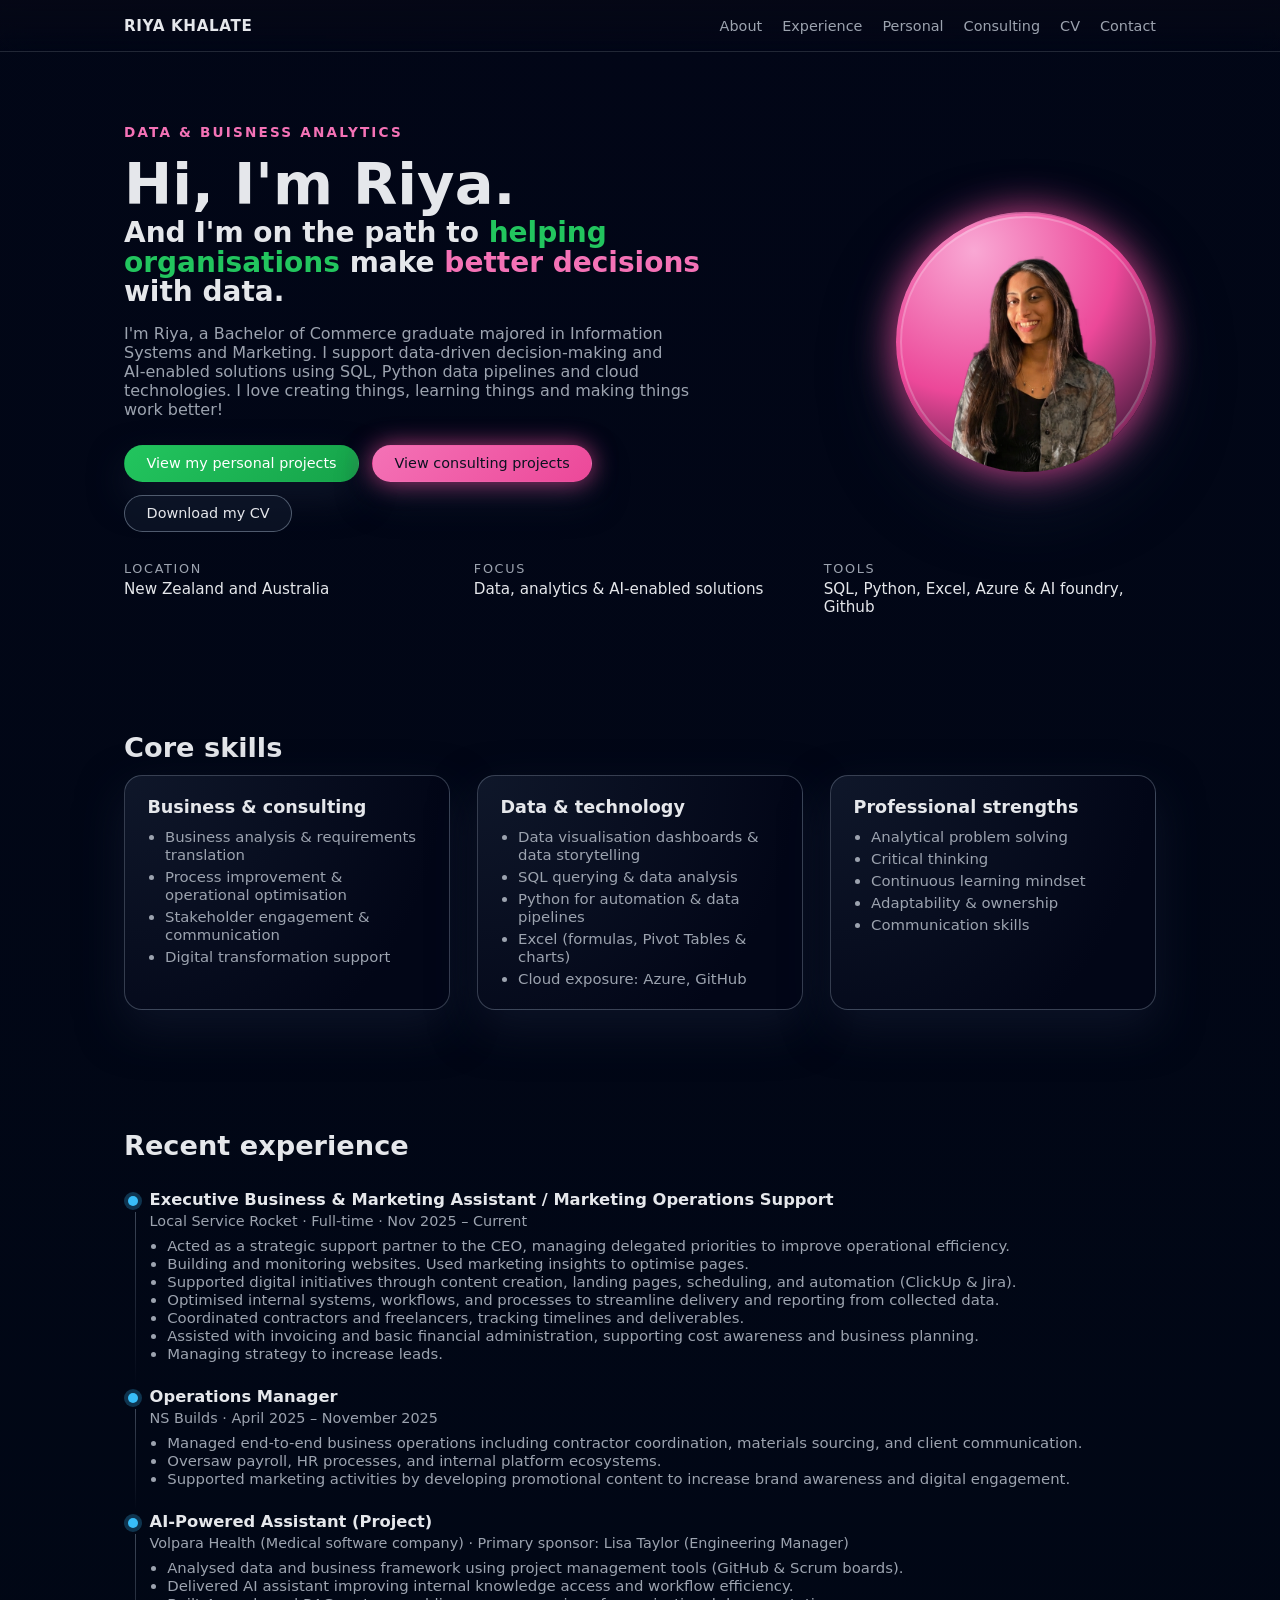
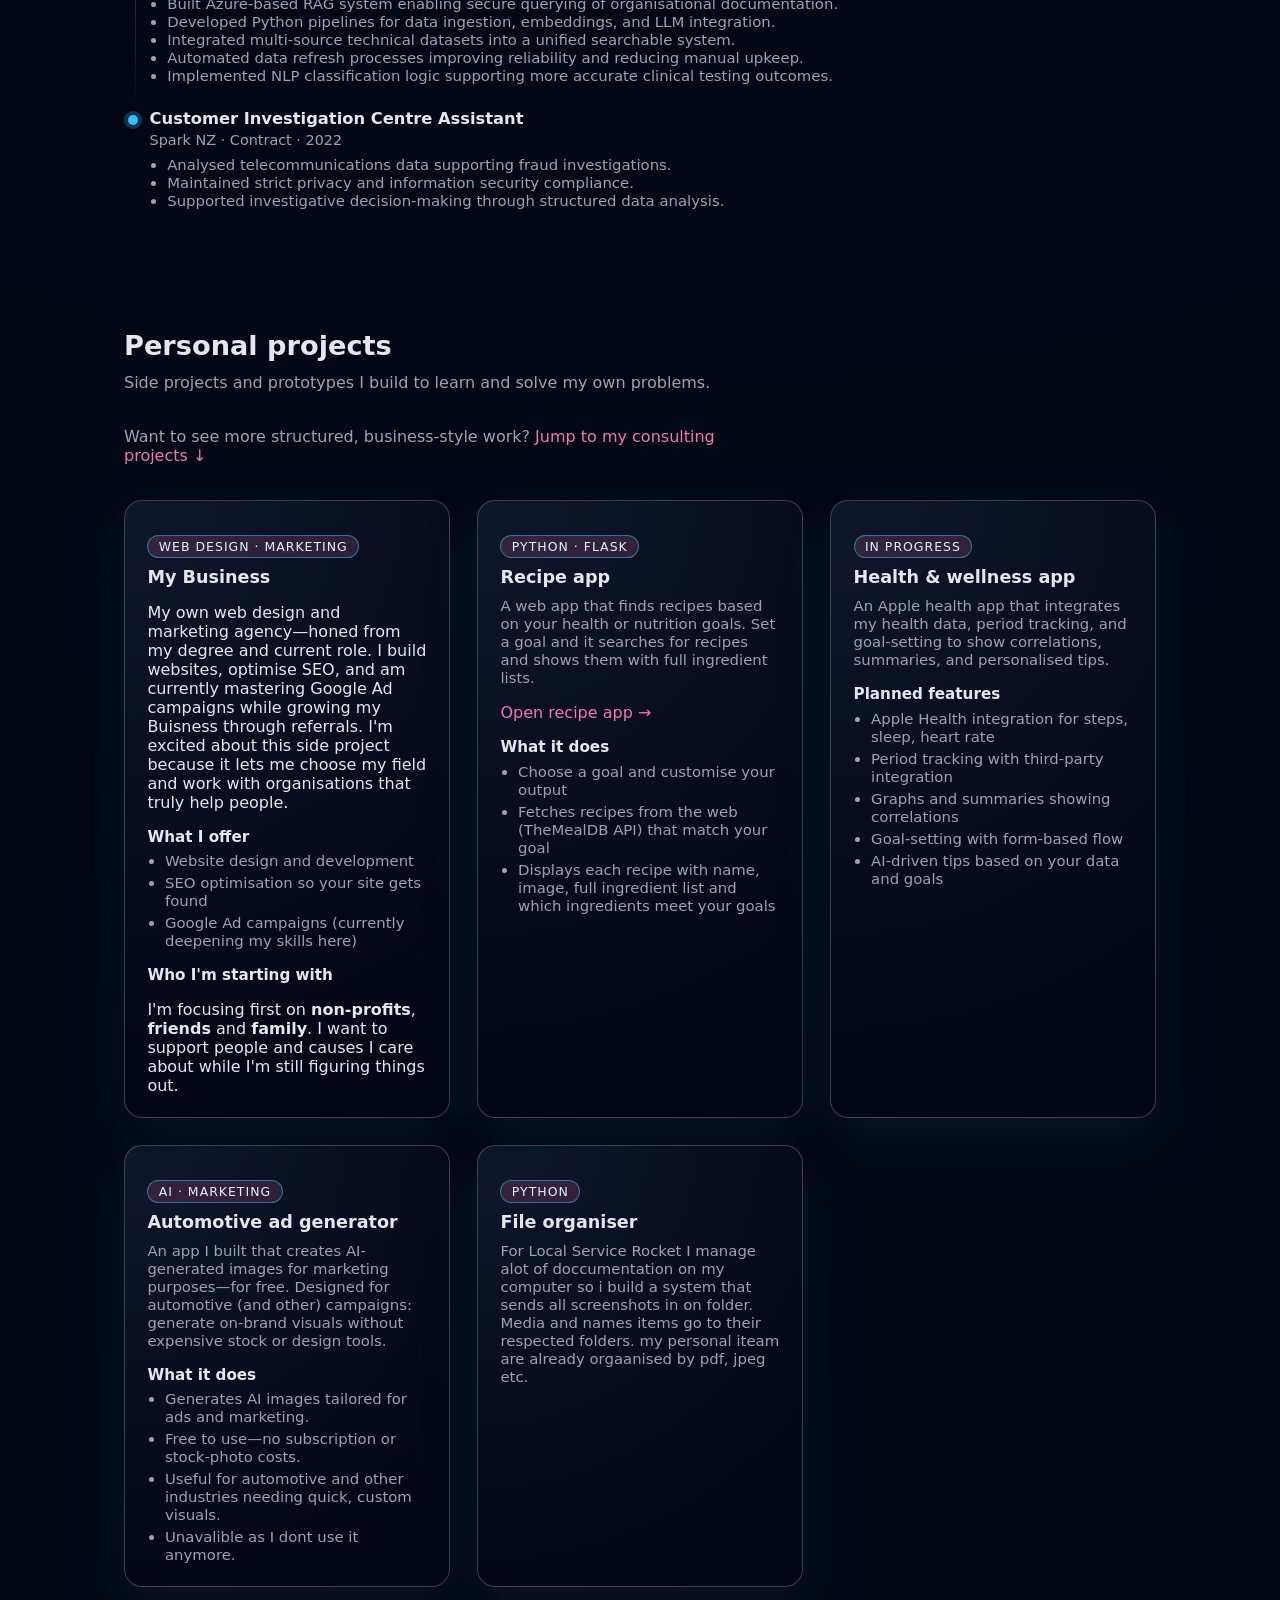
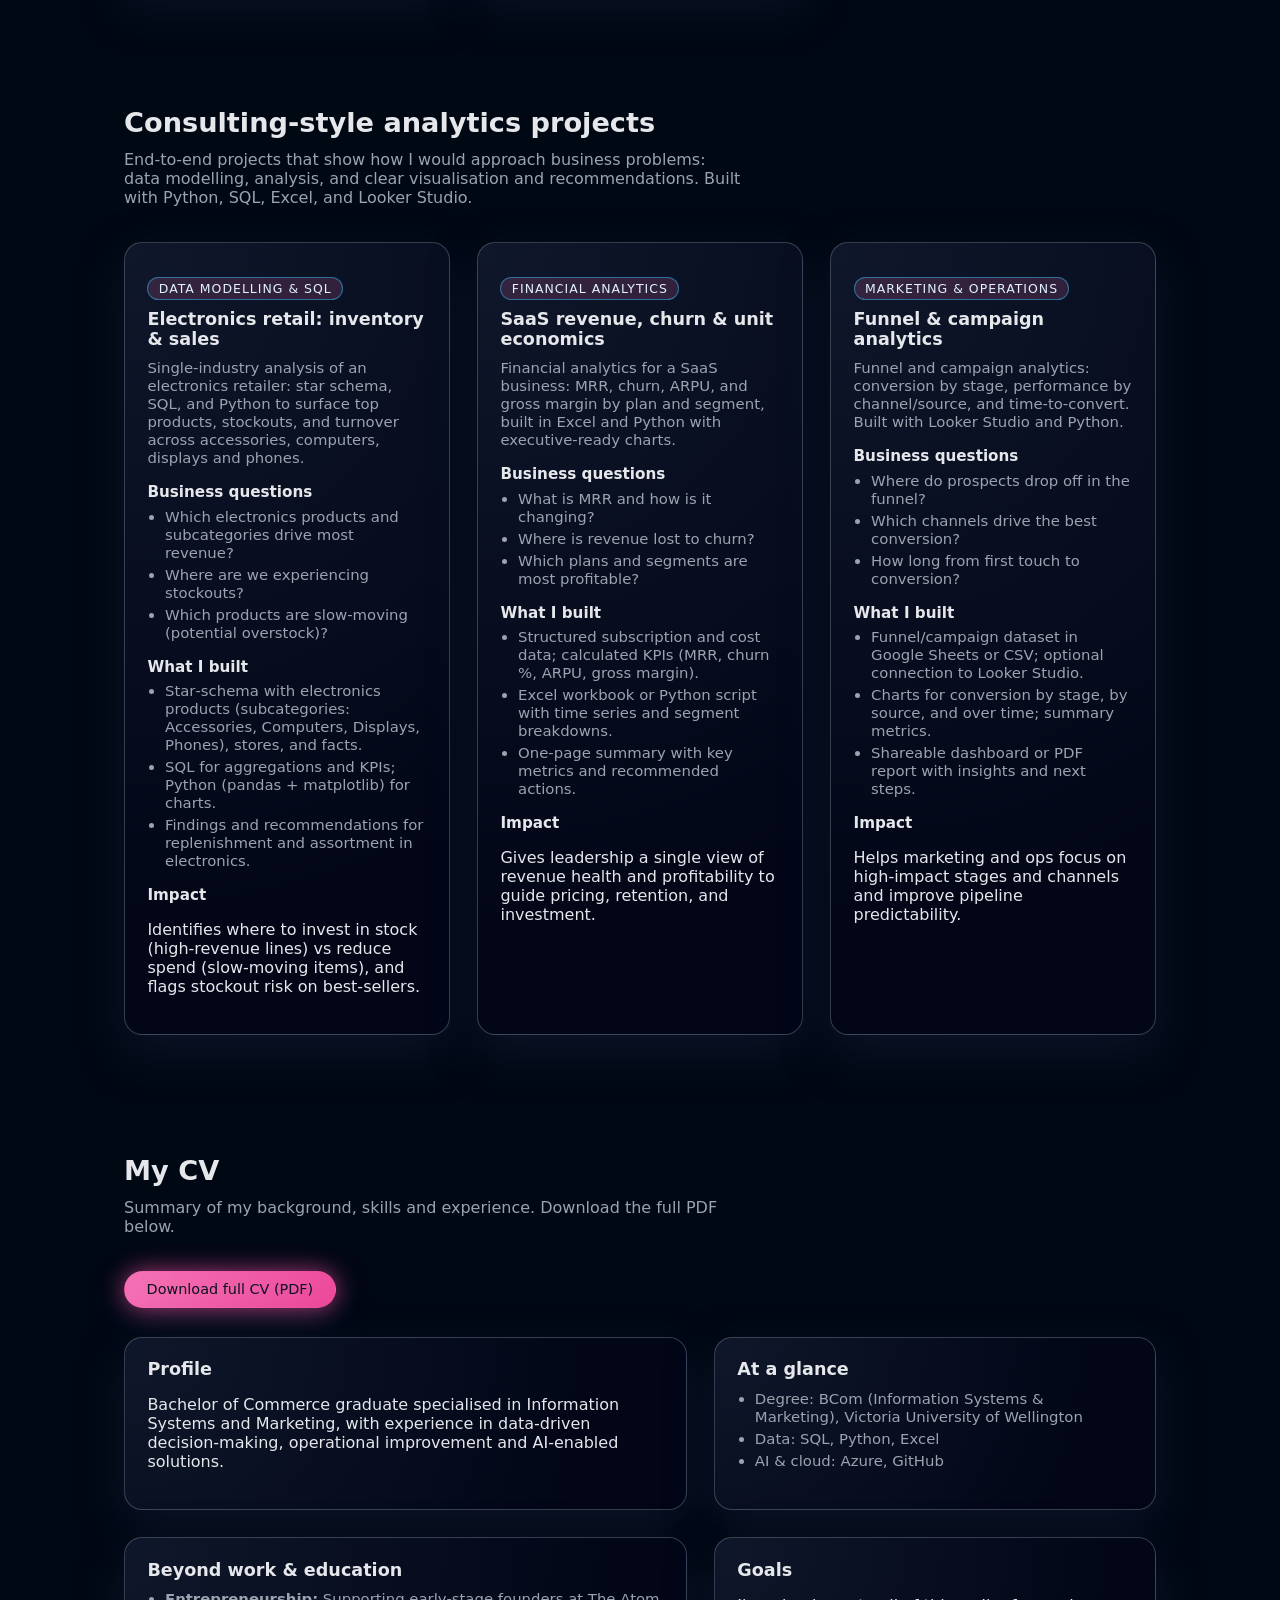
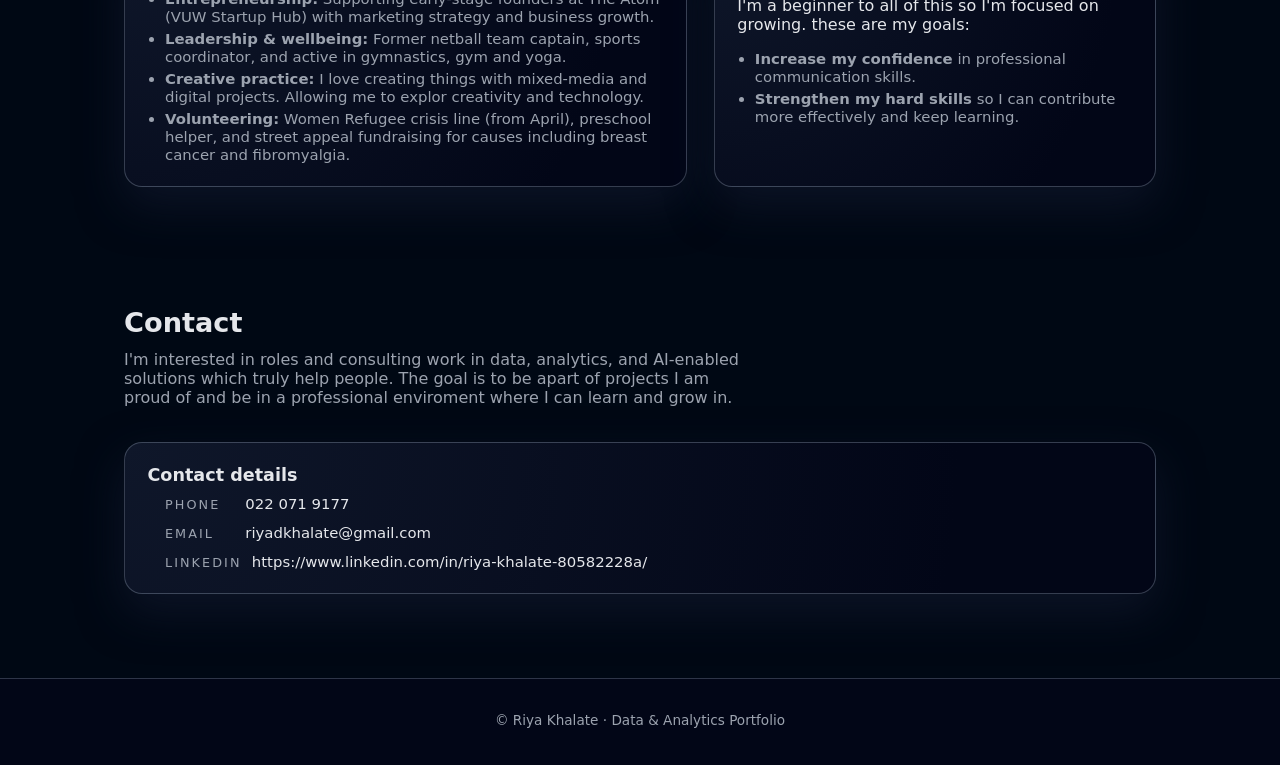
==== commit 0b2bef7e: "Add files via upload" ====
--- a/index.html
+++ b/index.html
@@ -180,6 +180,20 @@
             Want to see more structured, business-style work? <a href="#projects" class="card-link">Jump to my consulting projects ↓</a>
           </p>
           <div class="grid-2">
+            <article class="card">
+              <p class="pill">Web design · Marketing</p>
+              <h3>My Business</h3>
+              <p class="project-summary">My own web design and marketing agency—honed from my degree and current role. I build websites, optimise SEO, and am currently mastering Google Ad campaigns while growing my Buisness through referrals. I'm excited about this side project because it lets me choose my field and work with organisations that truly help people.</p>
+              <h4>What I offer</h4>
+              <ul>
+                <li>Website design and development</li>
+                <li>SEO optimisation so your site gets found</li>
+                <li>Google Ad campaigns (currently deepening my skills here)</li>
+                
+              </ul>
+              <h4>Who I'm starting with</h4>
+              <p class="project-summary" style="margin-bottom: 0;">I'm focusing first on <strong>non‑profits</strong>, <strong>friends</strong> and <strong>family</strong>. I want to support people and causes I care about while I'm still figuring things out.</p>
+            </article>
             <article class="card project-card project-card-personal-1" tabindex="0">
               <p class="pill">Python · Flask</p>
               <h3>Recipe app</h3>
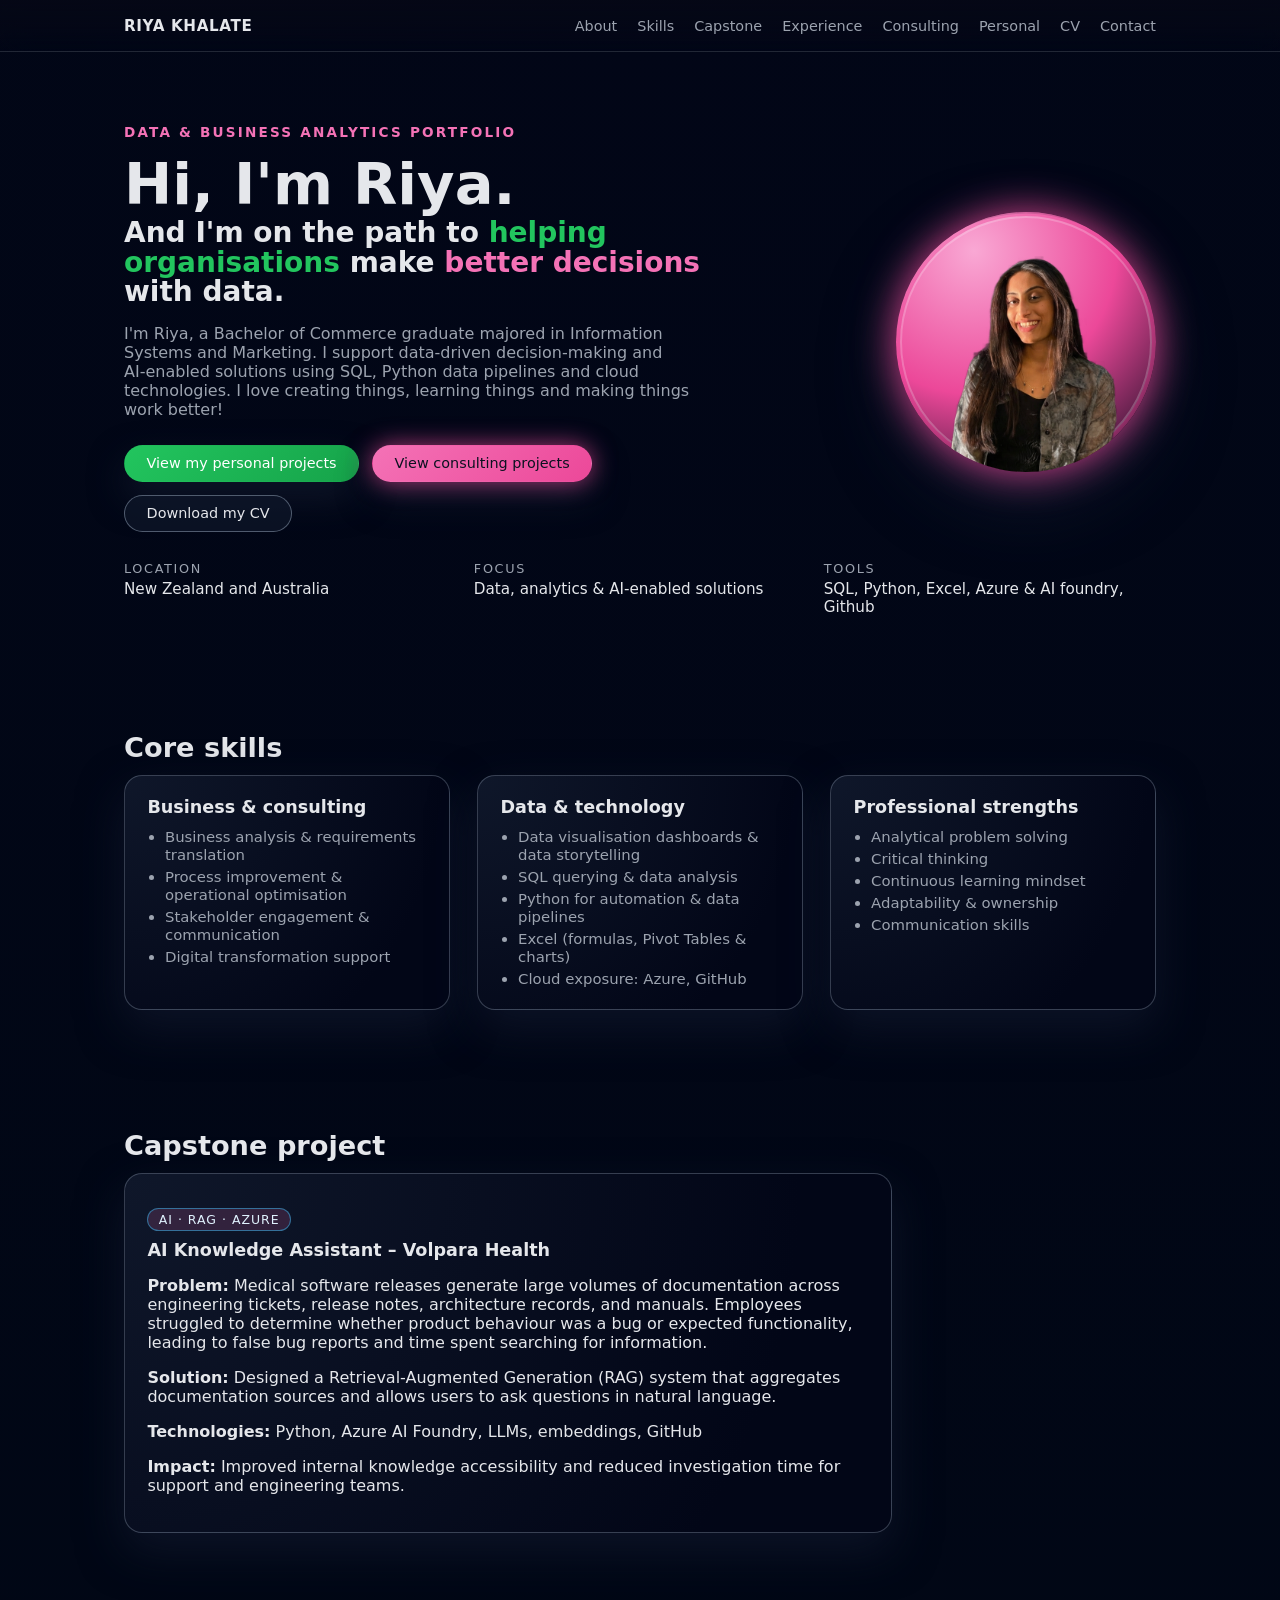
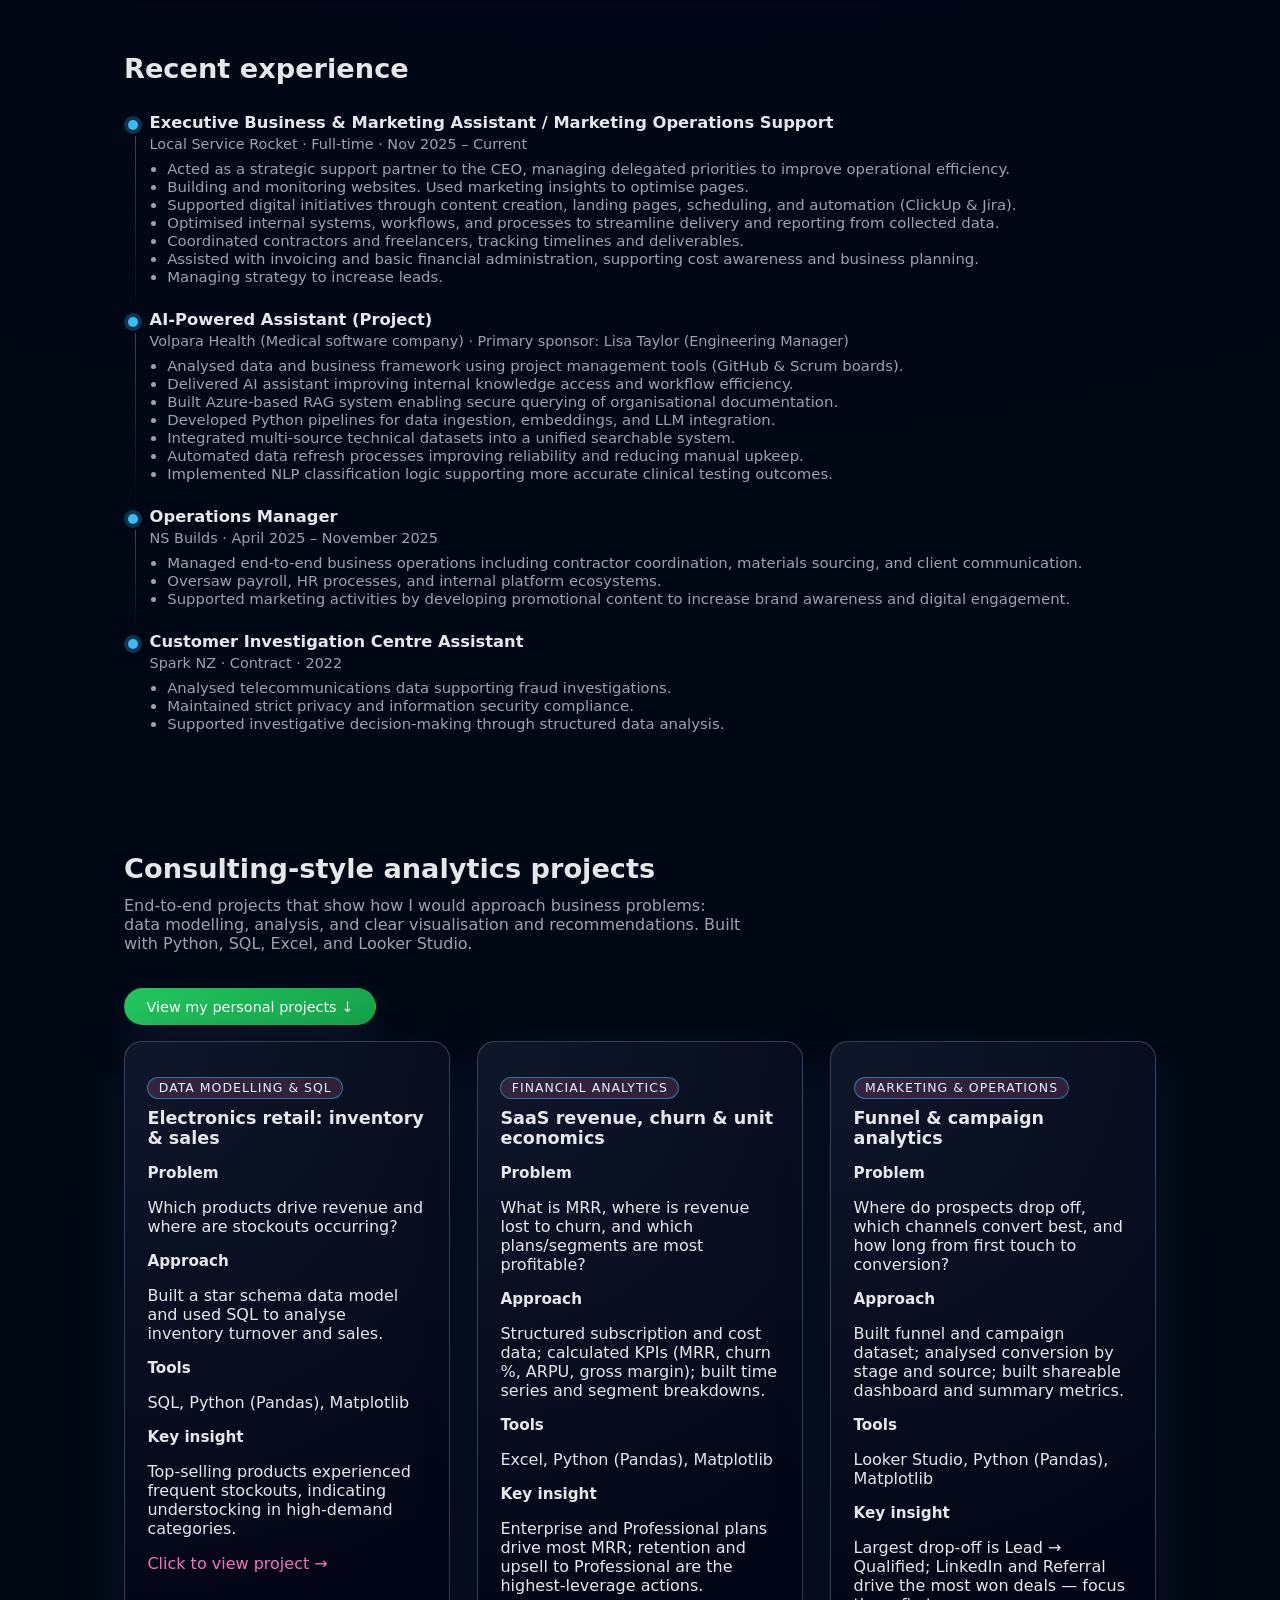
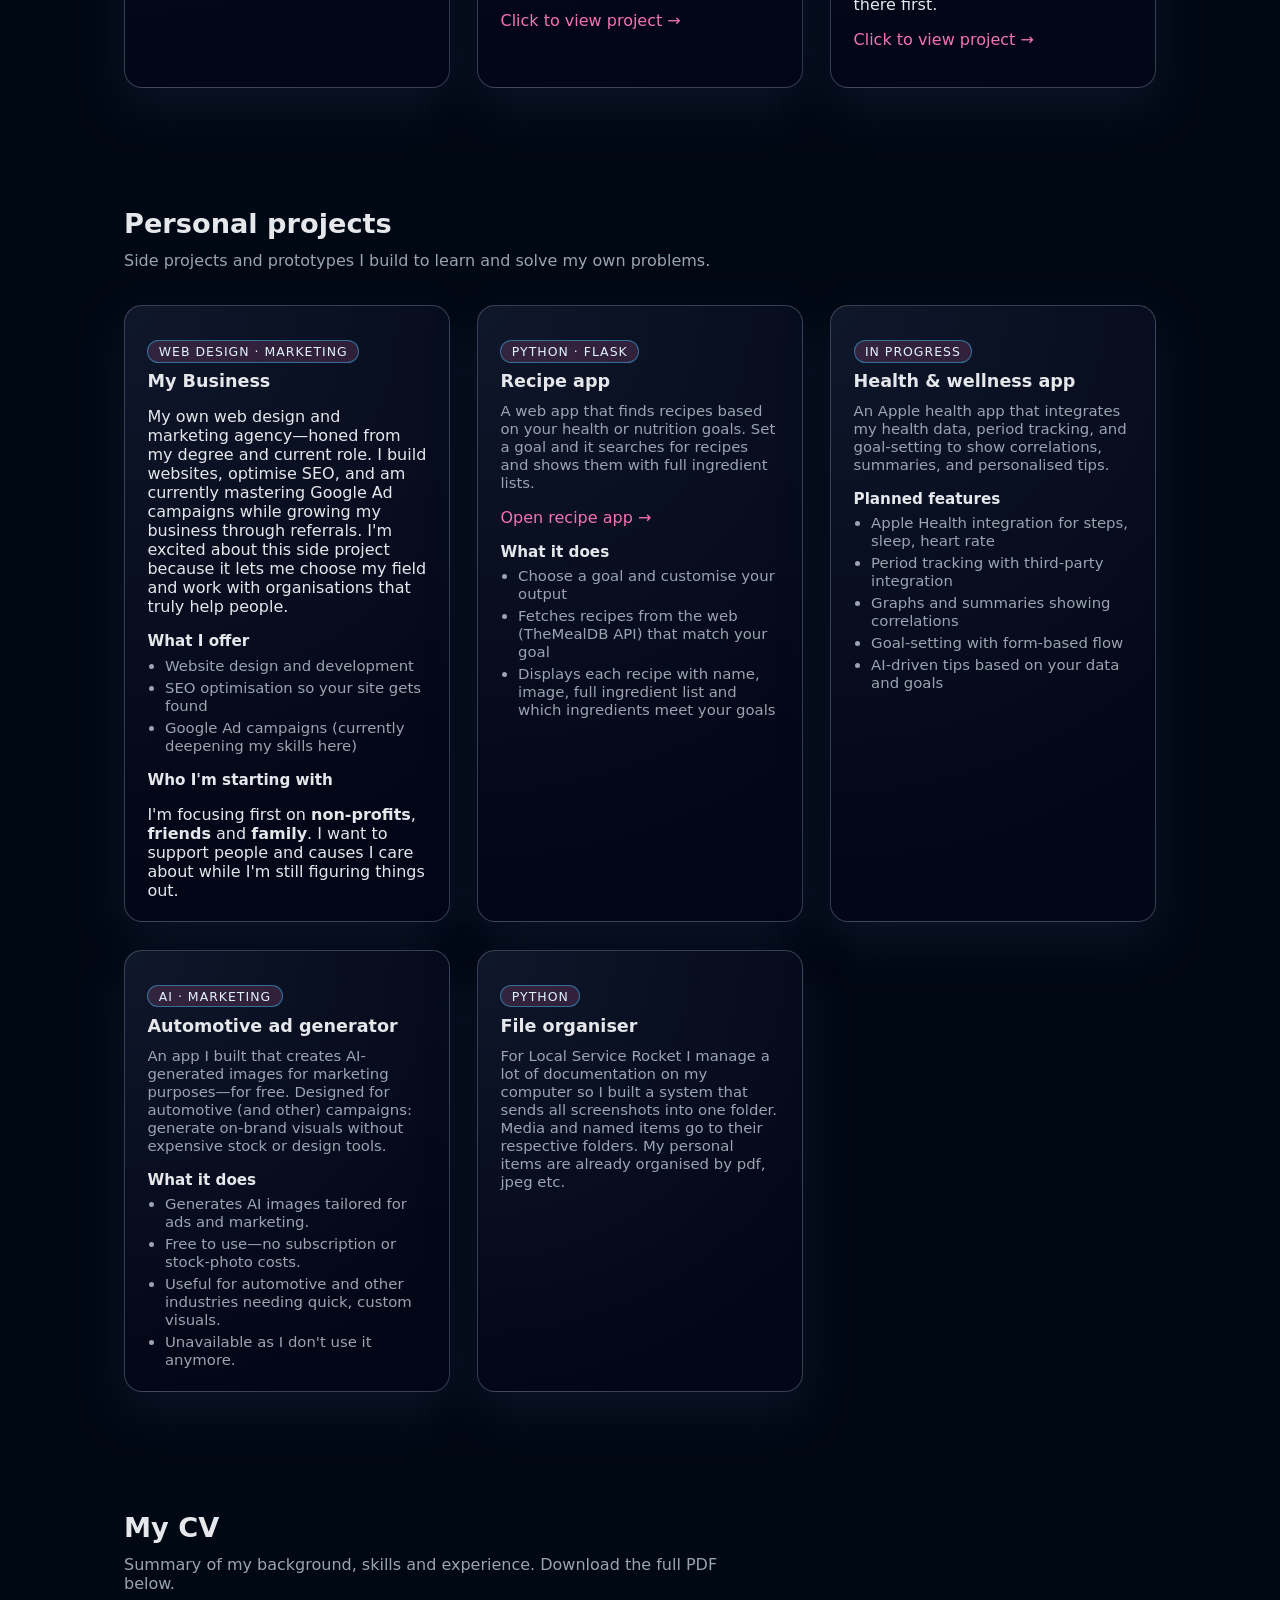
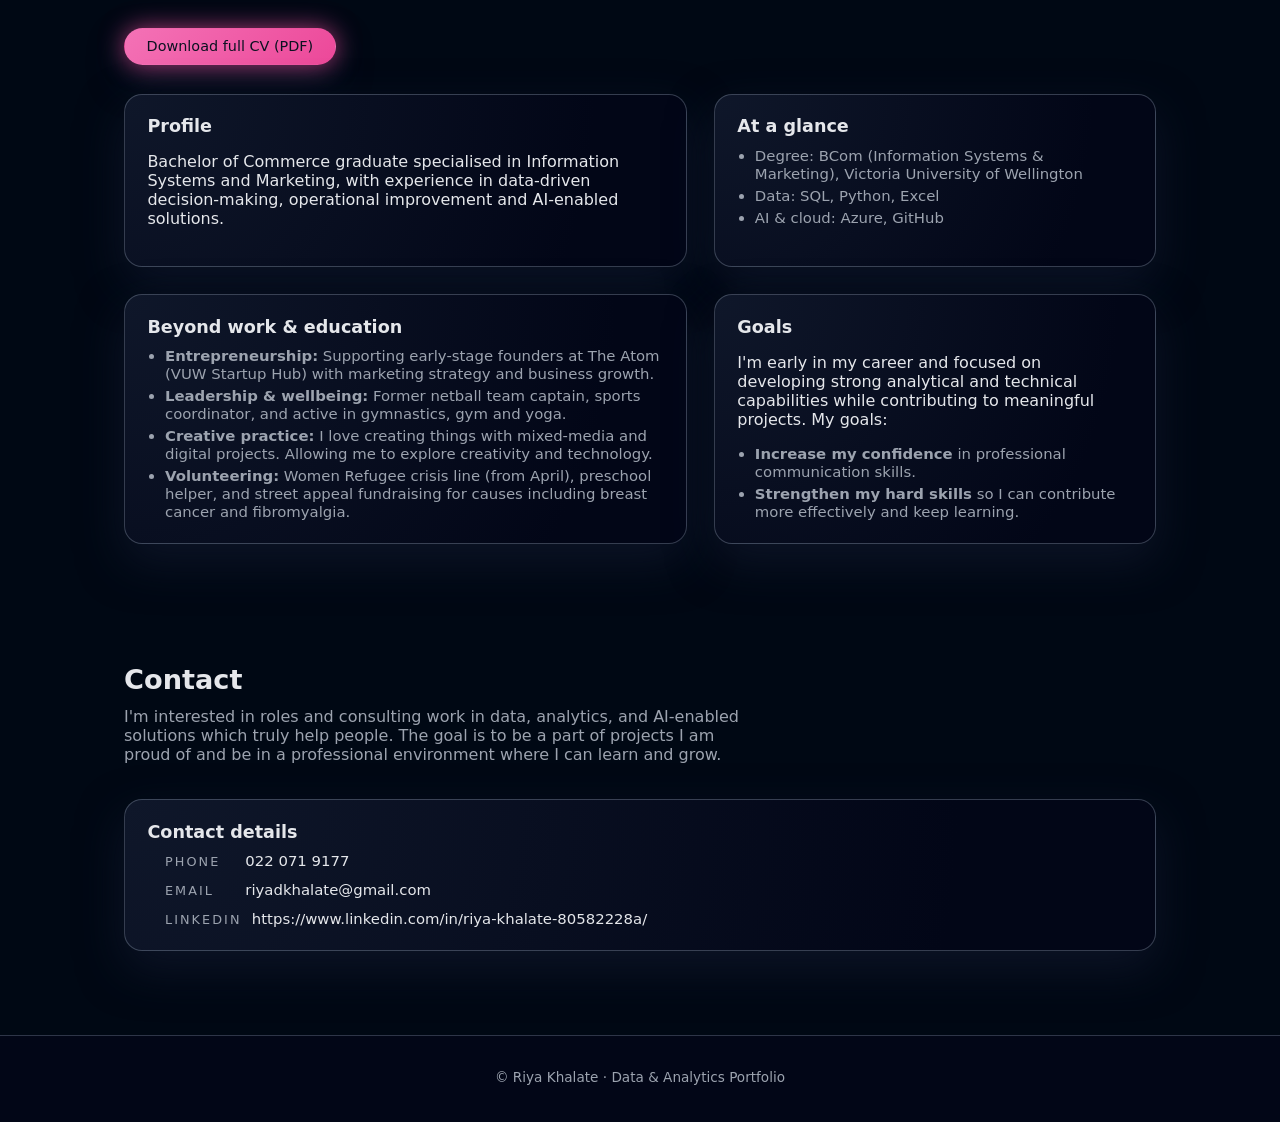
==== commit 84914f0d: "Add files via upload" ====
--- a/index.html
+++ b/index.html
@@ -15,9 +15,11 @@
         </div>
         <nav class="nav">
           <a href="#about">About</a>
+          <a href="#skills">Skills</a>
+          <a href="#featured-project">Capstone</a>
           <a href="#experience">Experience</a>
+          <a href="#projects">Consulting</a>
           <a href="#personal-projects">Personal</a>
-          <a href="#projects">Consulting</a>
           <a href="#cv">CV</a>
           <a href="#contact">Contact</a>
         </nav>
@@ -28,7 +30,7 @@
       <section class="hero" id="about">
         <div class="container hero-grid">
           <div>
-            <p class="eyebrow">Data & Buisness Analytics</p>
+            <p class="eyebrow">Data & Business Analytics Portfolio</p>
             <h1>
               <span class="hero-hi"><span class="hero-hi-word">Hi</span>, I'm Riya.</span>
               <span class="hero-main">
@@ -112,6 +114,20 @@
         </div>
       </section>
 
+      <section class="section" id="featured-project">
+        <div class="container">
+          <h2>Capstone project</h2>
+          <article class="card" style="max-width: 48rem;">
+            <p class="pill">AI · RAG · Azure</p>
+            <h3>AI Knowledge Assistant – Volpara Health</h3>
+            <p><strong>Problem:</strong> Medical software releases generate large volumes of documentation across engineering tickets, release notes, architecture records, and manuals. Employees struggled to determine whether product behaviour was a bug or expected functionality, leading to false bug reports and time spent searching for information.</p>
+            <p><strong>Solution:</strong> Designed a Retrieval-Augmented Generation (RAG) system that aggregates documentation sources and allows users to ask questions in natural language.</p>
+            <p><strong>Technologies:</strong> Python, Azure AI Foundry, LLMs, embeddings, GitHub</p>
+            <p><strong>Impact:</strong> Improved internal knowledge accessibility and reduced investigation time for support and engineering teams.</p>
+          </article>
+        </div>
+      </section>
+
       <section class="section" id="experience">
         <div class="container">
           <h2>Recent experience</h2>
@@ -133,17 +149,6 @@
             </article>
             <article class="timeline-item">
               <div class="timeline-header">
-                <h3>Operations Manager</h3>
-                <p class="meta">NS Builds · April 2025 – November 2025</p>
-              </div>
-              <ul>
-                <li>Managed end-to-end business operations including contractor coordination, materials sourcing, and client communication.</li>
-                <li>Oversaw payroll, HR processes, and internal platform ecosystems.</li>
-                <li>Supported marketing activities by developing promotional content to increase brand awareness and digital engagement.</li>
-              </ul>
-            </article>
-            <article class="timeline-item">
-              <div class="timeline-header">
                 <h3>AI-Powered Assistant (Project)</h3>
                 <p class="meta">Volpara Health (Medical software company) · Primary sponsor: Lisa Taylor (Engineering Manager)</p>
               </div>
@@ -159,6 +164,17 @@
             </article>
             <article class="timeline-item">
               <div class="timeline-header">
+                <h3>Operations Manager</h3>
+                <p class="meta">NS Builds · April 2025 – November 2025</p>
+              </div>
+              <ul>
+                <li>Managed end-to-end business operations including contractor coordination, materials sourcing, and client communication.</li>
+                <li>Oversaw payroll, HR processes, and internal platform ecosystems.</li>
+                <li>Supported marketing activities by developing promotional content to increase brand awareness and digital engagement.</li>
+              </ul>
+            </article>
+            <article class="timeline-item">
+              <div class="timeline-header">
                 <h3>Customer Investigation Centre Assistant</h3>
                 <p class="meta">Spark NZ · Contract · 2022</p>
               </div>
@@ -172,227 +188,67 @@
         </div>
       </section>
 
-      <section class="section" id="personal-projects">
-        <div class="container">
-          <h2>Personal projects</h2>
-          <p class="section-intro">Side projects and prototypes I build to learn and solve my own problems.</p>
-          <p class="section-intro" style="margin-top: 0.25rem;">
-            Want to see more structured, business-style work? <a href="#projects" class="card-link">Jump to my consulting projects ↓</a>
-          </p>
-          <div class="grid-2">
-            <article class="card">
-              <p class="pill">Web design · Marketing</p>
-              <h3>My Business</h3>
-              <p class="project-summary">My own web design and marketing agency—honed from my degree and current role. I build websites, optimise SEO, and am currently mastering Google Ad campaigns while growing my Buisness through referrals. I'm excited about this side project because it lets me choose my field and work with organisations that truly help people.</p>
-              <h4>What I offer</h4>
-              <ul>
-                <li>Website design and development</li>
-                <li>SEO optimisation so your site gets found</li>
-                <li>Google Ad campaigns (currently deepening my skills here)</li>
-                
-              </ul>
-              <h4>Who I'm starting with</h4>
-              <p class="project-summary" style="margin-bottom: 0;">I'm focusing first on <strong>non‑profits</strong>, <strong>friends</strong> and <strong>family</strong>. I want to support people and causes I care about while I'm still figuring things out.</p>
-            </article>
-            <article class="card project-card project-card-personal-1" tabindex="0">
-              <p class="pill">Python · Flask</p>
-              <h3>Recipe app</h3>
-              <p class="project-summary">A web app that finds recipes based on your health or nutrition goals. Set a goal and it searches for recipes and shows them with full ingredient lists.</p>
-              <p style="margin-bottom: 0.75rem;"><a href="recipe-goals.html" target="_blank" rel="noopener" class="card-link" onclick="event.stopPropagation();">Open recipe app →</a></p>
-              <h4>What it does</h4>
-              <ul>
-                <li>Choose a goal and customise your output</li>
-                <li>Fetches recipes from the web (TheMealDB API) that match your goal</li>
-                <li>Displays each recipe with name, image, full ingredient list and which ingredients meet your goals</li>
-              </ul>
-            </article>
-            <article class="card project-card project-card-personal-2" tabindex="0">
-              <p class="pill">In progress</p>
-              <h3>Health & wellness app</h3>
-              <p class="project-summary">An Apple health app that integrates my health data, period tracking, and goal-setting to show correlations, summaries, and personalised tips.</p>
-              <h4>Planned features</h4>
-              <ul>
-                <li>Apple Health integration for steps, sleep, heart rate</li>
-                <li>Period tracking with third‑party integration</li>
-                <li>Graphs and summaries showing correlations</li>
-                <li>Goal-setting with form-based flow</li>
-                <li>AI-driven tips based on your data and goals</li>
-              </ul>
-            </article>
-            <article class="card project-card project-card-personal-3" tabindex="0">
-              <p class="pill">AI · Marketing</p>
-              <h3>Automotive ad generator</h3>
-              <p class="project-summary">An app I built that creates AI-generated images for marketing purposes—for free. Designed for automotive (and other) campaigns: generate on-brand visuals without expensive stock or design tools.</p>
-              <h4>What it does</h4>
-              <ul>
-                <li>Generates AI images tailored for ads and marketing.</li>
-                <li>Free to use—no subscription or stock-photo costs.</li>
-                <li>Useful for automotive and other industries needing quick, custom visuals.</li>
-                <li>Unavalible as I dont use it anymore.</li>
-              </ul>
-            </article>
-            <article class="card project-card project-card-personal-4">
-              <p class="pill">Python</p>
-              <h3>File organiser</h3>
-              <p class="project-summary">For Local Service Rocket I manage alot of doccumentation on my computer so i build a system that sends all screenshots in on folder. Media and names items go to their respected folders. my personal iteam are already orgaanised by pdf, jpeg etc.</p>
-            </article>
-          </div>
-        </div>
-      </section>
-
-      <!-- Recipe app modal -->
-      <section class="section project-modal" id="recipe-goals-modal" aria-hidden="true">
-        <div class="container">
-          <button type="button" class="modal-close" id="recipe-goals-close" aria-label="Close">✕ Close</button>
-          <h2>Recipe goals app</h2>
-          <p class="section-intro">A web app that finds recipes based on your nutrition goals. Recetnly I have become very health consious. So wanted to make this jounery fun and easy for myself. I decided to create a web app that allows me to search for recipes depending on my goals. This web app has been optimised for increasing estrogeon has that is my current goal. I have Used TheMealDB API to get recipes. I will be using AI to find more API's to optimise this in the future when I need. I have had a bit of fun with it by changing the UI's to make it a bit more entertaining. I kinda want to make this into a game intergrated with the helath app. Create a character that is like you self which you have to look after. or a journey game that updates as you do task.</p>
-          <p style="margin-bottom: 1.25rem;"><a href="recipe-goals.html" class="btn primary" target="_blank" rel="noopener">Open recipe app →</a></p>
-          <div class="grid-2">
-            <article class="card">
-              <h3>Features</h3>
-              <ul>
-                <li>Preset goals: increase estrogen, gain weight, high protein, balanced meals, etc.</li>
-                <li>Optional custom ingredients</li>
-                <li>Recipe results with name, image, full ingredient list and goal metrics</li>
-              </ul>
-              <p><strong>Tech:</strong> Python, Flask, TheMealDB API, HTML/CSS/JS.</p>
-            </article>
-            <article class="card">
-              <h3>Next steps</h3>
-              <ul>
-                <li>Optimise all goal categories with better, more targeted recipes.</li>
-                <li>Improve the UI and navigation so it feels smoother and easier to move between goals, search results and saved recipes.</li>
-                <li> Intergrate more plug-ins and make it into an actual app</li>
-                <li>Keep enhancing the “ingredients you already have” option so users can type what’s in their kitchen and see recipes that use those ingredients, plus a few extra things they’d need to buy.</li>
-                
-              </ul>
-            </article>
-          </div>
-        </div>
-      </section>
-
-      <!-- Automotive ad generator modal -->
-      <section class="section project-modal" id="automotive-ad-modal" aria-hidden="true">
-        <div class="container">
-          <button type="button" class="modal-close" id="automotive-ad-close" aria-label="Close">✕ Close</button>
-          <h2>Automotive ad generator</h2>
-          <p class="section-intro">I created this app as I needed to create bulk quality images for campaigns. So this app creates AI-generated images for marketing purposes—for free. It helps produce on-brand visuals for campaigns without expensive stock photos or design tools.</p>
-          <div class="grid-2">
-            <article class="card">
-              <h3>What it does</h3>
-              <ul>
-                <li>Generates AI images tailored for ads and marketing.</li>
-                <li>Free to use—no subscription or stock-photo costs.</li>
-                <li>Useful for automotive and other industries needing quick, custom visuals.</li>
-                <li>Unavalible as I dont use it anymore.</li>
-              </ul>
-            </article>
-            <article class="card">
-              <h3>Why I built it</h3>
-              <p>I had to create bulk marketing images for a campaign. creating images takes a long time and AI platforms become expensive, so I decided to build one. The images weren't perfect and their were a few feature faults. But it worked and after a few edits using Photopea I had over 20 images for a single campaign.</p>
-            </article>
-          </div>
-        </div>
-      </section>
-
-      <!-- Health app modal -->
-      <section class="section project-modal" id="personal-health-app-modal" aria-hidden="true">
-        <div class="container">
-          <button type="button" class="modal-close" id="personal-health-app-close" aria-label="Close">✕ Close</button>
-          <h2>Health & wellness app (prototype)</h2>
-          <p class="section-intro">An app to track my health, integrate Apple Health data, and get personalised insights and tips.</p>
-          <div class="grid-2">
-            <article class="card">
-              <h3>Concept</h3>
-              <p>I want to create this app to track my health and welbeing. A goal that has been on my mind for a while. With this app I can see the months where i was most active and what activities I enjoyed the most are what activites are most benifical for me. This will also link to a perios app. This is benifical for the meals I make and to track any suscipious activitiy that might be in coorlation with the data from the health app. The app will connect to Apple Health to pull in steps, sleep, heart rate, and other metrics. It will also integrate with a third‑party period tracker. The goal is to see correlations between different health metrics in graphs and summaries—for example, how sleep affects energy or how exercise trends align with mood.</p>
-              <p>User use. Users can set goals (e.g. "feel mentally better", "become more fit") through a form. The app will analyse their data and goals, then suggest personalised tips and recommendations based on what the data shows.</p>
-            </article>
-            <article class="card">
-              <h3>Prototype notes</h3>
-              <p class="prototype-notes">Currently in the prototyping phase. I'm defining the data model and user flow for goal-setting and period tracking integration. Next steps: design the dashboard views for health correlations and build a simple form for goal input.</p>
-             
-            </article>
-          </div>
-        </div>
-      </section>
-
       <section class="section" id="projects">
         <div class="container">
           <h2>Consulting‑style analytics projects</h2>
           <p class="section-intro">End‑to‑end projects that show how I would approach business problems: data modelling, analysis, and clear visualisation and recommendations. Built with Python, SQL, Excel, and Looker Studio.</p>
+          <p style="margin-top: 0.5rem;"><a class="btn btn-green" href="#personal-projects">View my personal projects ↓</a></p>
           <div class="grid-3">
             <article class="card project-card project-card-primary" tabindex="0">
               <p class="pill">Data modelling & SQL</p>
               <h3>Electronics retail: inventory & sales</h3>
-              <p class="project-summary">Single‑industry analysis of an electronics retailer: star schema, SQL, and Python to surface top products, stockouts, and turnover across accessories, computers, displays and phones.</p>
-              <h4>Business questions</h4>
-              <ul>
-                <li>Which electronics products and subcategories drive most revenue?</li>
-                <li>Where are we experiencing stockouts?</li>
-                <li>Which products are slow‑moving (potential overstock)?</li>
-              </ul>
-              <h4>What I built</h4>
-              <ul>
-                <li>Star‑schema with electronics products (subcategories: Accessories, Computers, Displays, Phones), stores, and facts.</li>
-                <li>SQL for aggregations and KPIs; Python (pandas + matplotlib) for charts.</li>
-                <li>Findings and recommendations for replenishment and assortment in electronics.</li>
-              </ul>
-              <h4>Impact</h4>
-              <p>Identifies where to invest in stock (high‑revenue lines) vs reduce spend (slow‑moving items), and flags stockout risk on best‑sellers.</p>
+              <h4>Problem</h4>
+              <p>Which products drive revenue and where are stockouts occurring?</p>
+              <h4>Approach</h4>
+              <p>Built a star schema data model and used SQL to analyse inventory turnover and sales.</p>
+              <h4>Tools</h4>
+              <p>SQL, Python (Pandas), Matplotlib</p>
+              <h4>Key insight</h4>
+              <p>Top-selling products experienced frequent stockouts, indicating understocking in high-demand categories.</p>
+              <p class="card-link" style="margin-top: 0.75rem;">Click to view project →</p>
             </article>
             <article class="card project-card project-card-secondary" tabindex="0">
               <p class="pill">Financial analytics</p>
               <h3>SaaS revenue, churn & unit economics</h3>
-              <p class="project-summary">Financial analytics for a SaaS business: MRR, churn, ARPU, and gross margin by plan and segment, built in Excel and Python with executive‑ready charts.</p>
-              <h4>Business questions</h4>
-              <ul>
-                <li>What is MRR and how is it changing?</li>
-                <li>Where is revenue lost to churn?</li>
-                <li>Which plans and segments are most profitable?</li>
-              </ul>
-              <h4>What I built</h4>
-              <ul>
-                <li>Structured subscription and cost data; calculated KPIs (MRR, churn %, ARPU, gross margin).</li>
-                <li>Excel workbook or Python script with time series and segment breakdowns.</li>
-                <li>One‑page summary with key metrics and recommended actions.</li>
-              </ul>
-              <h4>Impact</h4>
-              <p>Gives leadership a single view of revenue health and profitability to guide pricing, retention, and investment.</p>
+              <h4>Problem</h4>
+              <p>What is MRR, where is revenue lost to churn, and which plans/segments are most profitable?</p>
+              <h4>Approach</h4>
+              <p>Structured subscription and cost data; calculated KPIs (MRR, churn %, ARPU, gross margin); built time series and segment breakdowns.</p>
+              <h4>Tools</h4>
+              <p>Excel, Python (Pandas), Matplotlib</p>
+              <h4>Key insight</h4>
+              <p>Enterprise and Professional plans drive most MRR; retention and upsell to Professional are the highest-leverage actions.</p>
+              <p class="card-link" style="margin-top: 0.75rem;">Click to view project →</p>
             </article>
             <article class="card project-card project-card-tertiary" tabindex="0">
               <p class="pill">Marketing & operations</p>
               <h3>Funnel & campaign analytics</h3>
-              <p class="project-summary">Funnel and campaign analytics: conversion by stage, performance by channel/source, and time‑to‑convert. Built with Looker Studio and Python.</p>
-              <h4>Business questions</h4>
-              <ul>
-                <li>Where do prospects drop off in the funnel?</li>
-                <li>Which channels drive the best conversion?</li>
-                <li>How long from first touch to conversion?</li>
-              </ul>
-              <h4>What I built</h4>
-              <ul>
-                <li>Funnel/campaign dataset in Google Sheets or CSV; optional connection to Looker Studio.</li>
-                <li>Charts for conversion by stage, by source, and over time; summary metrics.</li>
-                <li>Shareable dashboard or PDF report with insights and next steps.</li>
-              </ul>
-              <h4>Impact</h4>
-              <p>Helps marketing and ops focus on high‑impact stages and channels and improve pipeline predictability.</p>
-            </article>
-          </div>
-        </div>
-      </section>
-
-      <!-- Project 1 modal -->
+              <h4>Problem</h4>
+              <p>Where do prospects drop off, which channels convert best, and how long from first touch to conversion?</p>
+              <h4>Approach</h4>
+              <p>Built funnel and campaign dataset; analysed conversion by stage and source; built shareable dashboard and summary metrics.</p>
+              <h4>Tools</h4>
+              <p>Looker Studio, Python (Pandas), Matplotlib</p>
+              <h4>Key insight</h4>
+              <p>Largest drop-off is Lead → Qualified; LinkedIn and Referral drive the most won deals — focus there first.</p>
+              <p class="card-link" style="margin-top: 0.75rem;">Click to view project →</p>
+            </article>
+
+          </div>
+        </div>
+      </section>
+
+      <!-- Project 1  -->
       <section class="section project-modal" id="project1-modal" aria-hidden="true">
         <div class="container">
           <button type="button" class="modal-close" id="project1-close" aria-label="Close">✕ Close</button>
           <h2>Electronics retail: inventory & sales – details</h2>
-          <p class="section-intro">This project uses a star-schema dataset focused on <strong>one industry (electronics)</strong>: products, stores, dates, sales and inventory. All products are electronics (Accessories, Computers, Displays, Phones).</p>
+          <p class="section-intro">This project uses dataset focused on electronics: products, stores, dates, sales and inventory. All products are electronics (Accessories, Computers, Displays, Phones).</p>
           <p class="section-intro"><strong>Data source:</strong> synthetic electronics retail data that I designed for this project. It is not from a real company and contains no real customer information.</p>
           <div class="grid-2">
             <article class="card">
               <h3>Findings</h3>
-              <p>Across the sample period, the electronics retailer generated around <strong>$135k in revenue</strong> from nearly <strong>1,000 units sold</strong>. Revenue is concentrated in a few key product lines: monitors, business laptops and mid‑range smartphones lead, with accessories contributing a large share through high volume (mice, headphones, power banks). This concentration means that a small number of SKUs drive most of the business; losing availability on any of these top lines has an outsized impact on total sales and customer satisfaction. I therefore focused the analysis on identifying which products and subcategories deserve the most attention for replenishment and safety stock.</p>
+              <p>Across the sample period, the electronics retailer generated roughly <strong>$135k in revenue</strong> from nearly <strong>1,000 units sold</strong>. Revenue is concentrated in a few key product lines: monitors, business laptops and mid‑range smartphones lead, with accessories contributing a large share through high volume (mice, headphones, power banks). This concentration means that a small number of SKUs drive most of the business; losing availability on any of these top lines has an outsized impact on total sales and customer satisfaction. I therefore focused the analysis on identifying which products and subcategories deserve the most attention for replenishment and safety stock.</p>
               <p>By subcategory, <strong>Computers</strong> and <strong>Accessories</strong> each drive about 30% of revenue, followed by Displays and Phones. Accessories sell in higher volume at lower unit price, so they are critical for footfall and basket size; Computers and Displays deliver higher revenue per unit and often higher margin, so they are critical to protect from stockouts. Understanding this split helps explain why we need different inventory policies by category: fast reorder cycles for high‑volume accessories, and safety stock or priority allocation for high‑value computers and displays.</p>
               <p>Inventory snapshots show <strong>stockouts</strong> on wireless mice (multiple occurrences), plus webcams and ultrawide monitors. These gaps indicate lost sales risk on popular accessories and high‑margin display lines. Each day a best‑seller is at zero is lost revenue and can push customers to competitors. At the same time, some computers (e.g. gaming laptops) and keyboards have low turnover, suggesting potential overstock or slower demand—candidates for promotions or reduced ordering to free working capital. Holding too much slow‑moving stock increases carrying cost and ties up cash that could be used for faster‑moving or higher‑margin lines.</p>
               <p>The analysis supports investment decisions: prioritise replenishment for fast‑moving accessories and protect stock for high‑revenue computers and displays, while reviewing slow‑turnover items for assortment or promotional action. The charts below visualise these findings so that replenishment, merchandising and finance can align on the same priorities.</p>
@@ -535,7 +391,7 @@
           <div class="grid-2">
             <article class="card">
               <h3>Findings</h3>
-              <p>The funnel shows <strong>20 leads</strong>, with about half converting to <strong>10 won deals</strong>. The largest drop-off occurs between Lead and Qualified—many leads never reach the next stage, which means we are either attracting low‑intent prospects or losing them before sales can properly qualify. How risky is this to the business and what can we do to improve without invloving little to no scope creep? Improving qualification criteria, lead scoring and follow‑up speed could help focus effort on higher‑intent prospects and reduce wasted capacity on leads that never convert. Understanding where the drop-off happens is the first step to fixing it.</p>
+              <p>The funnel shows <strong>20 leads</strong>, with about half converting to <strong>10 won deals</strong>. The largest drop-off occurs between Lead and Qualified—many leads never reach the next stage, which means we are either attracting low‑intent prospects or losing them before sales can properly qualify. How risky is this to the business and what can we do to improve without involving little to no scope creep? Improving qualification criteria, lead scoring and follow‑up speed could help focus effort on higher‑intent prospects and reduce wasted capacity on leads that never convert. Understanding where the drop-off happens is the first step to fixing it.</p>
               <p><strong>LinkedIn and Referral</strong> drive the most won deals; Website (Organic and Paid Search) and Job Board contribute leads but with varying conversion. This tells us that not all channels are equal: some bring volume, others bring quality. Investing in Referral programs and LinkedIn campaigns appears to have the strongest ROI for this sample because they produce closed business, not just pipeline. Channels that generate many leads but few wins may need better targeting, messaging or handoff to sales so that we either improve conversion or reallocate budget to sources that already convert well.</p>
             </article>
             <article class="card">
@@ -566,6 +422,147 @@
         </div>
       </section>
 
+      <section class="section" id="personal-projects">
+        <div class="container">
+          <h2>Personal projects</h2>
+          <p class="section-intro">Side projects and prototypes I build to learn and solve my own problems.</p>
+          <div class="grid-2">
+            <article class="card">
+              <p class="pill">Web design · Marketing</p>
+              <h3>My Business</h3>
+              <p class="project-summary">My own web design and marketing agency—honed from my degree and current role. I build websites, optimise SEO, and am currently mastering Google Ad campaigns while growing my business through referrals. I'm excited about this side project because it lets me choose my field and work with organisations that truly help people.</p>
+              <h4>What I offer</h4>
+              <ul>
+                <li>Website design and development</li>
+                <li>SEO optimisation so your site gets found</li>
+                <li>Google Ad campaigns (currently deepening my skills here)</li>
+                
+              </ul>
+              <h4>Who I'm starting with</h4>
+              <p class="project-summary" style="margin-bottom: 0;">I'm focusing first on <strong>non‑profits</strong>, <strong>friends</strong> and <strong>family</strong>. I want to support people and causes I care about while I'm still figuring things out.</p>
+            </article>
+            <article class="card project-card project-card-personal-1" tabindex="0">
+              <p class="pill">Python · Flask</p>
+              <h3>Recipe app</h3>
+              <p class="project-summary">A web app that finds recipes based on your health or nutrition goals. Set a goal and it searches for recipes and shows them with full ingredient lists.</p>
+              <p style="margin-bottom: 0.75rem;"><a href="recipe-goals.html" target="_blank" rel="noopener" class="card-link" onclick="event.stopPropagation();">Open recipe app →</a></p>
+              <h4>What it does</h4>
+              <ul>
+                <li>Choose a goal and customise your output</li>
+                <li>Fetches recipes from the web (TheMealDB API) that match your goal</li>
+                <li>Displays each recipe with name, image, full ingredient list and which ingredients meet your goals</li>
+              </ul>
+            </article>
+            <article class="card project-card project-card-personal-2" tabindex="0">
+              <p class="pill">In progress</p>
+              <h3>Health & wellness app</h3>
+              <p class="project-summary">An Apple health app that integrates my health data, period tracking, and goal-setting to show correlations, summaries, and personalised tips.</p>
+              <h4>Planned features</h4>
+              <ul>
+                <li>Apple Health integration for steps, sleep, heart rate</li>
+                <li>Period tracking with third‑party integration</li>
+                <li>Graphs and summaries showing correlations</li>
+                <li>Goal-setting with form-based flow</li>
+                <li>AI-driven tips based on your data and goals</li>
+              </ul>
+            </article>
+            <article class="card project-card project-card-personal-3" tabindex="0">
+              <p class="pill">AI · Marketing</p>
+              <h3>Automotive ad generator</h3>
+              <p class="project-summary">An app I built that creates AI-generated images for marketing purposes—for free. Designed for automotive (and other) campaigns: generate on-brand visuals without expensive stock or design tools.</p>
+              <h4>What it does</h4>
+              <ul>
+                <li>Generates AI images tailored for ads and marketing.</li>
+                <li>Free to use—no subscription or stock-photo costs.</li>
+                <li>Useful for automotive and other industries needing quick, custom visuals.</li>
+                <li>Unavailable as I don't use it anymore.</li>
+              </ul>
+            </article>
+            <article class="card project-card project-card-personal-4">
+              <p class="pill">Python</p>
+              <h3>File organiser</h3>
+              <p class="project-summary">For Local Service Rocket I manage a lot of documentation on my computer so I built a system that sends all screenshots into one folder. Media and named items go to their respective folders. My personal items are already organised by pdf, jpeg etc.</p>
+            </article>
+          </div>
+        </div>
+      </section>
+
+      <!-- Recipe app modal -->
+      <section class="section project-modal" id="recipe-goals-modal" aria-hidden="true">
+        <div class="container">
+          <button type="button" class="modal-close" id="recipe-goals-close" aria-label="Close">✕ Close</button>
+          <h2>Recipe goals app</h2>
+          <p class="section-intro">A web app that finds recipes based on your nutrition goals. Recently I have become very health conscious, so I wanted to make this journey fun and easy for myself. I decided to create a web app that allows me to search for recipes depending on my goals. This web app has been optimised for increasing estrogen as that is my current goal. I have used TheMealDB API to get recipes. I will be using AI to find more APIs to optimise this in the future when I need. I have had a bit of fun with it by changing the UIs to make it a bit more entertaining. I want to make this into a game integrated with the health app. Create a character that is like yourself which you have to look after, or a journey game that updates as you do tasks.</p>
+          <p style="margin-bottom: 1.25rem;"><a href="recipe-goals.html" class="btn primary" target="_blank" rel="noopener">Open recipe app →</a></p>
+          <div class="grid-2">
+            <article class="card">
+              <h3>Features</h3>
+              <ul>
+                <li>Preset goals: increase estrogen, gain weight, high protein, balanced meals, etc.</li>
+                <li>Optional custom ingredients</li>
+                <li>Recipe results with name, image, full ingredient list and goal metrics</li>
+              </ul>
+              <p><strong>Tech:</strong> Python, Flask, TheMealDB API, HTML/CSS/JS.</p>
+            </article>
+            <article class="card">
+              <h3>Next steps</h3>
+              <ul>
+                <li>Optimise all goal categories with better, more targeted recipes.</li>
+                <li>Improve the UI and navigation so it feels smoother and easier to move between goals, search results and saved recipes.</li>
+                <li> Integrate more plug-ins and make it into an actual app</li>
+                <li>Keep enhancing the “ingredients you already have” option so users can type what’s in their kitchen and see recipes that use those ingredients, plus a few extra things they’d need to buy.</li>
+                
+              </ul>
+            </article>
+          </div>
+        </div>
+      </section>
+
+      <!-- Automotive ad generator modal -->
+      <section class="section project-modal" id="automotive-ad-modal" aria-hidden="true">
+        <div class="container">
+          <button type="button" class="modal-close" id="automotive-ad-close" aria-label="Close">✕ Close</button>
+          <h2>Automotive ad generator</h2>
+          <p class="section-intro">I created this app as I needed to create bulk quality images for campaigns. So this app creates AI-generated images for marketing purposes—for free. It helps produce on-brand visuals for campaigns without expensive stock photos or design tools.</p>
+          <div class="grid-2">
+            <article class="card">
+              <h3>What it does</h3>
+              <ul>
+                <li>Generates AI images tailored for ads and marketing.</li>
+                <li>Free to use—no subscription or stock-photo costs.</li>
+                <li>Useful for automotive and other industries needing quick, custom visuals.</li>
+                <li>Unavailable as I don't use it anymore.</li>
+              </ul>
+            </article>
+            <article class="card">
+              <h3>Why I built it</h3>
+              <p>I had to create bulk marketing images for a campaign. creating images takes a long time and AI platforms become expensive, so I decided to build one. The images weren't perfect and there were a few feature faults. But it worked and after a few edits using Photopea I had over 20 images for a single campaign.</p>
+            </article>
+          </div>
+        </div>
+      </section>
+
+      <!-- Health app modal -->
+      <section class="section project-modal" id="personal-health-app-modal" aria-hidden="true">
+        <div class="container">
+          <button type="button" class="modal-close" id="personal-health-app-close" aria-label="Close">✕ Close</button>
+          <h2>Health & wellness app (prototype)</h2>
+          <p class="section-intro">An app to track my health, integrate Apple Health data, and get personalised insights and tips.</p>
+          <div class="grid-2">
+            <article class="card">
+              <h3>Concept</h3>
+              <p>I want to create this app to track my health and wellbeing. A goal that has been on my mind for a while. With this app I can see the months where I was most active and what activities I enjoyed the most and what activities are most beneficial for me. This will also link to a period app. This is beneficial for the meals I make and to track any suspicious activity that might be in correlation with the data from the health app. The app will connect to Apple Health to pull in steps, sleep, heart rate, and other metrics. It will also integrate with a third‑party period tracker. The goal is to see correlations between different health metrics in graphs and summaries—for example, how sleep affects energy or how exercise trends align with mood.</p>
+              <p>User use. Users can set goals (e.g. "feel mentally better", "become more fit") through a form. The app will analyse their data and goals, then suggest personalised tips and recommendations based on what the data shows.</p>
+            </article>
+            <article class="card">
+              <h3>Prototype notes</h3>
+              <p class="prototype-notes">Currently in the prototyping phase. I'm defining the data model and user flow for goal-setting and period tracking integration. Next steps: design the dashboard views for health correlations and build a simple form for goal input.</p>
+             
+            </article>
+          </div>
+        </div>
+      </section>
+
       <section class="section" id="cv">
         <div class="container">
           <h2>My CV</h2>
@@ -591,13 +588,13 @@
               <ul>
                 <li><strong>Entrepreneurship:</strong> Supporting early-stage founders at The Atom (VUW Startup Hub) with marketing strategy and business growth.</li>
                 <li><strong>Leadership & wellbeing:</strong> Former netball team captain, sports coordinator, and active in gymnastics, gym and yoga.</li>
-                <li><strong>Creative practice:</strong> I love creating things with mixed‑media and digital projects. Allowing me to explor creativity and technology.</li>
+                <li><strong>Creative practice:</strong> I love creating things with mixed‑media and digital projects. Allowing me to explore creativity and technology.</li>
                 <li><strong>Volunteering:</strong> Women Refugee crisis line (from April), preschool helper, and street appeal fundraising for causes including breast cancer and fibromyalgia.</li>
               </ul>
             </article>
             <article class="card">
               <h3>Goals</h3>
-              <p>I'm a beginner to all of this so I'm focused on growing. these are my goals:</p>
+              <p>I'm early in my career and focused on developing strong analytical and technical capabilities while contributing to meaningful projects. My goals:</p>
               <ul>
                 <li><strong>Increase my confidence</strong> in professional communication skills.</li>
                 <li><strong>Strengthen my hard skills</strong> so I can contribute more effectively and keep learning.</li>
@@ -610,7 +607,7 @@
       <section class="section" id="contact">
         <div class="container">
           <h2>Contact</h2>
-          <p class="section-intro">I'm interested in roles and consulting work in data, analytics, and AI‑enabled solutions which truly help people. The goal is to be apart of projects I am proud of and be in a professional enviroment where I can learn and grow in.</p>
+          <p class="section-intro">I'm interested in roles and consulting work in data, analytics, and AI‑enabled solutions which truly help people. The goal is to be a part of projects I am proud of and be in a professional environment where I can learn and grow.</p>
           <div class="grid-2">
             <article class="card">
               <h3>Contact details</h3>
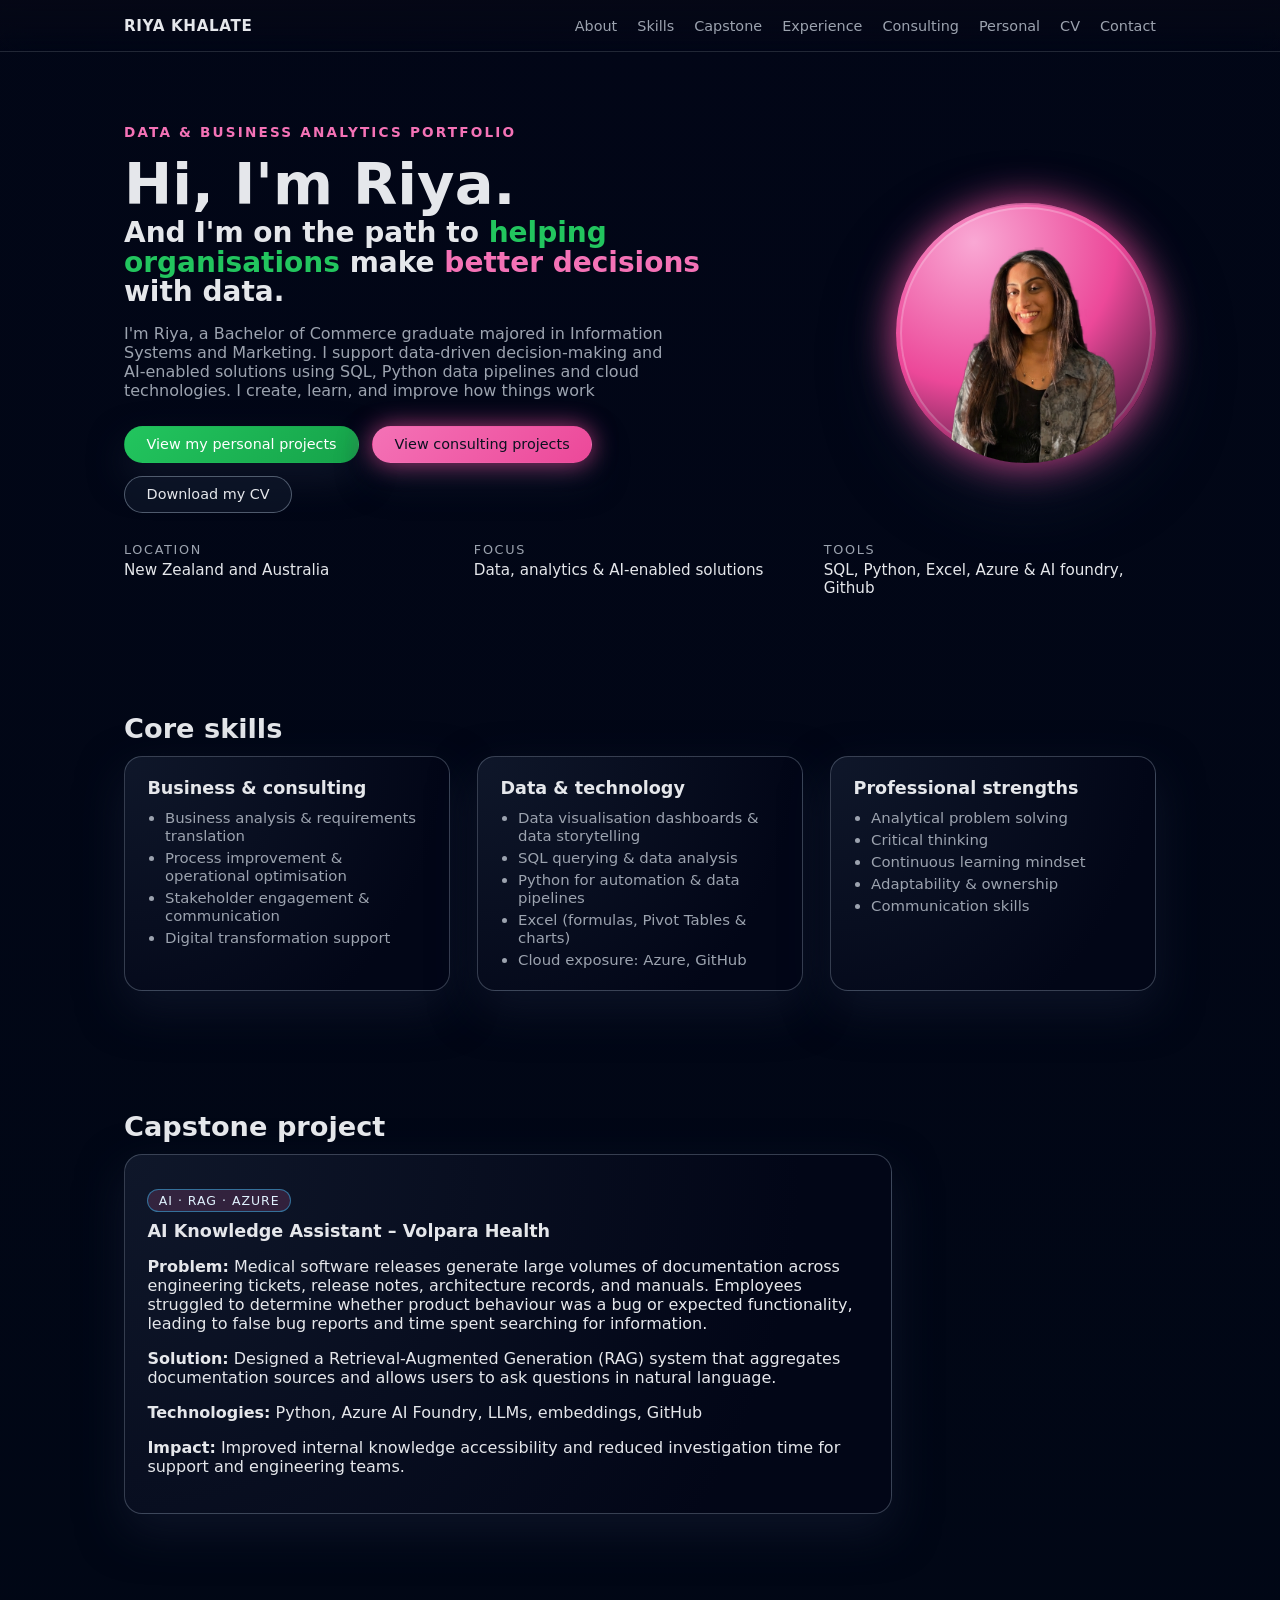
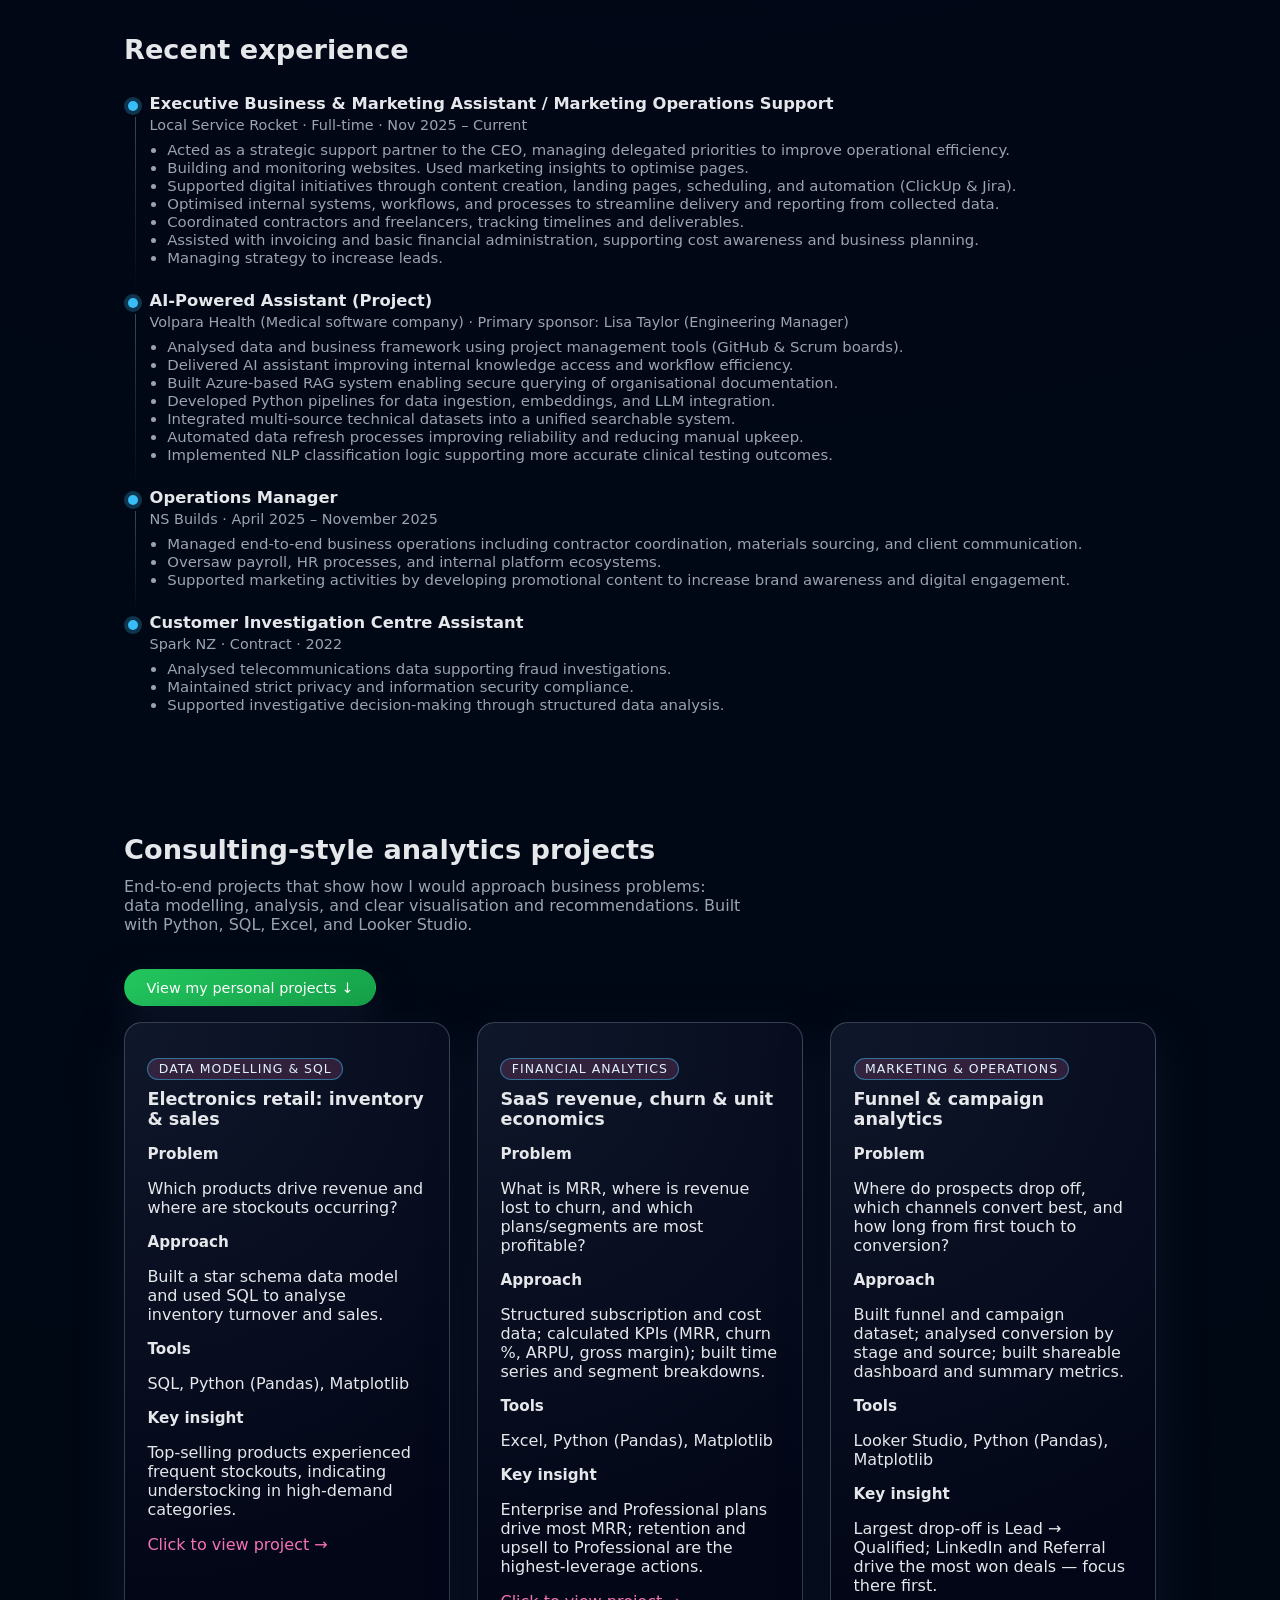
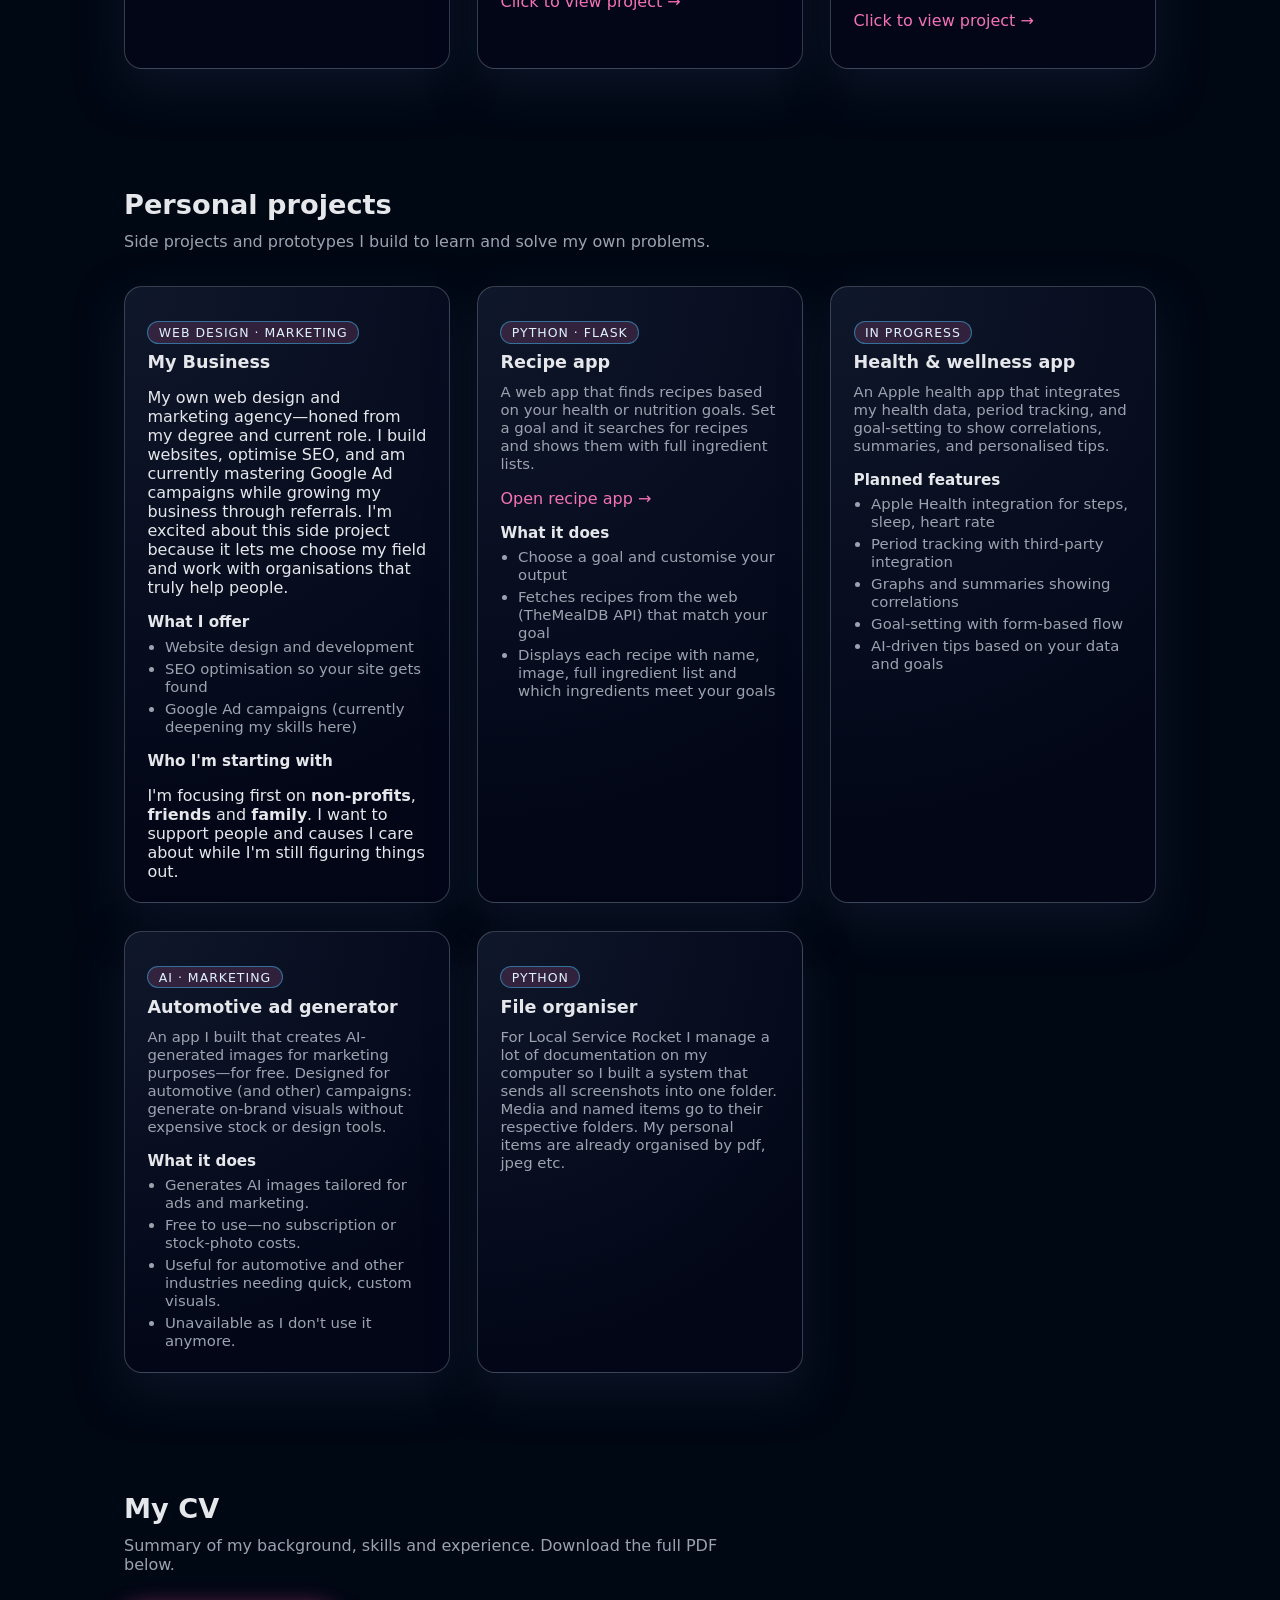
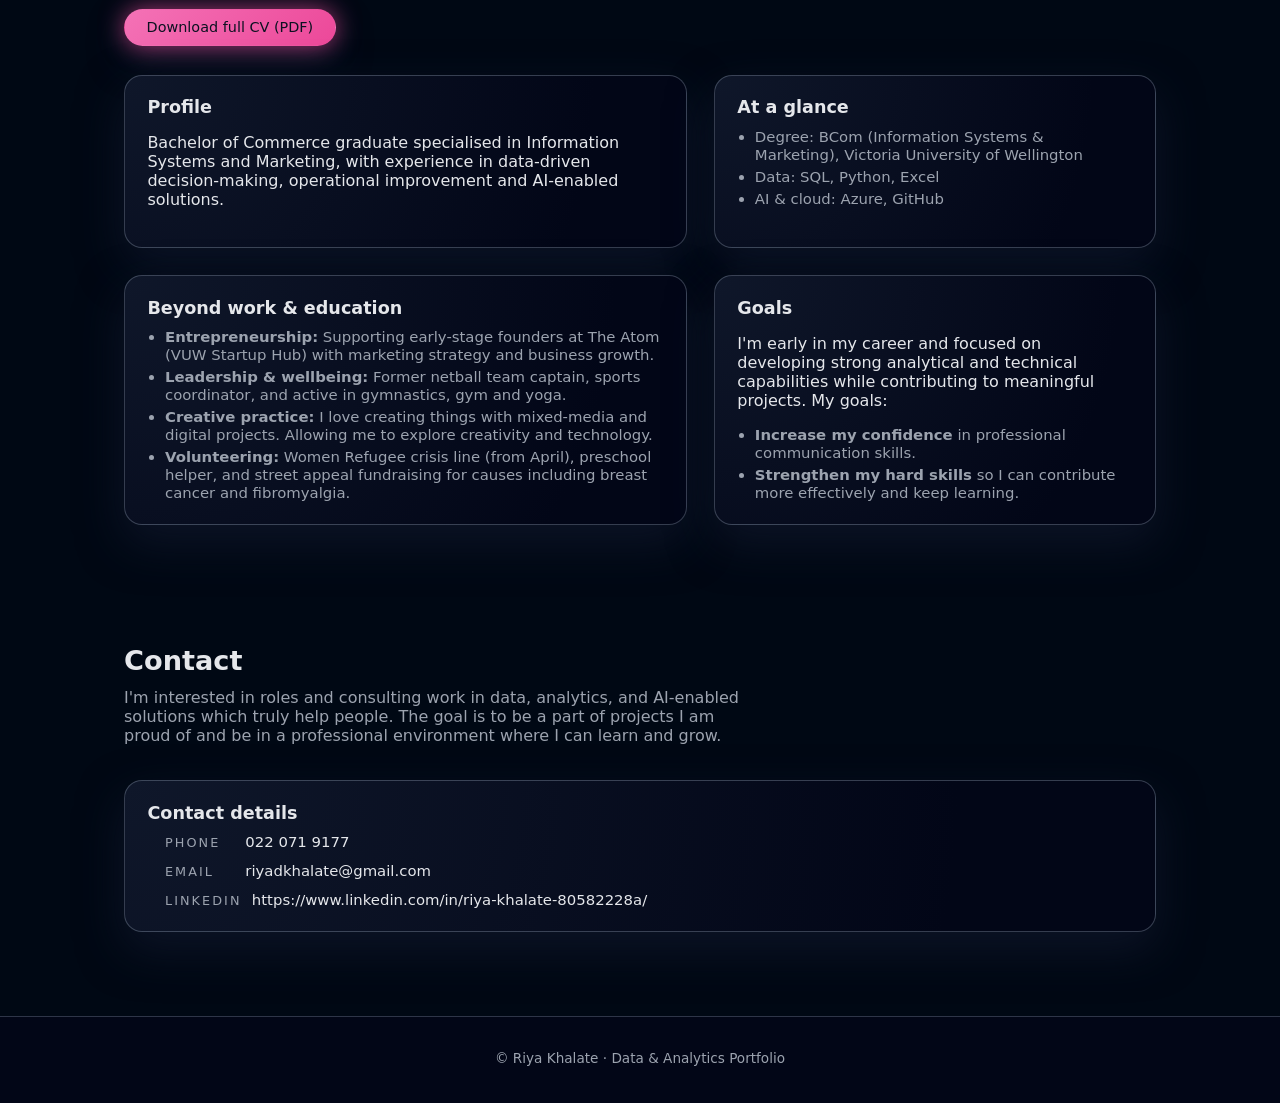
==== commit 1fb87ab9: "Update index.html" ====
--- a/index.html
+++ b/index.html
@@ -45,7 +45,7 @@
               I'm Riya, a Bachelor of Commerce graduate majored in Information Systems and Marketing.
               I support data‑driven decision‑making and AI‑enabled solutions using
               SQL, Python data pipelines and cloud technologies.
-              I love creating things, learning things and making things work better!
+             I create, learn, and improve how things work
             </p>
             <div class="hero-actions">
               <a class="btn btn-green" href="#personal-projects">View my personal projects</a>
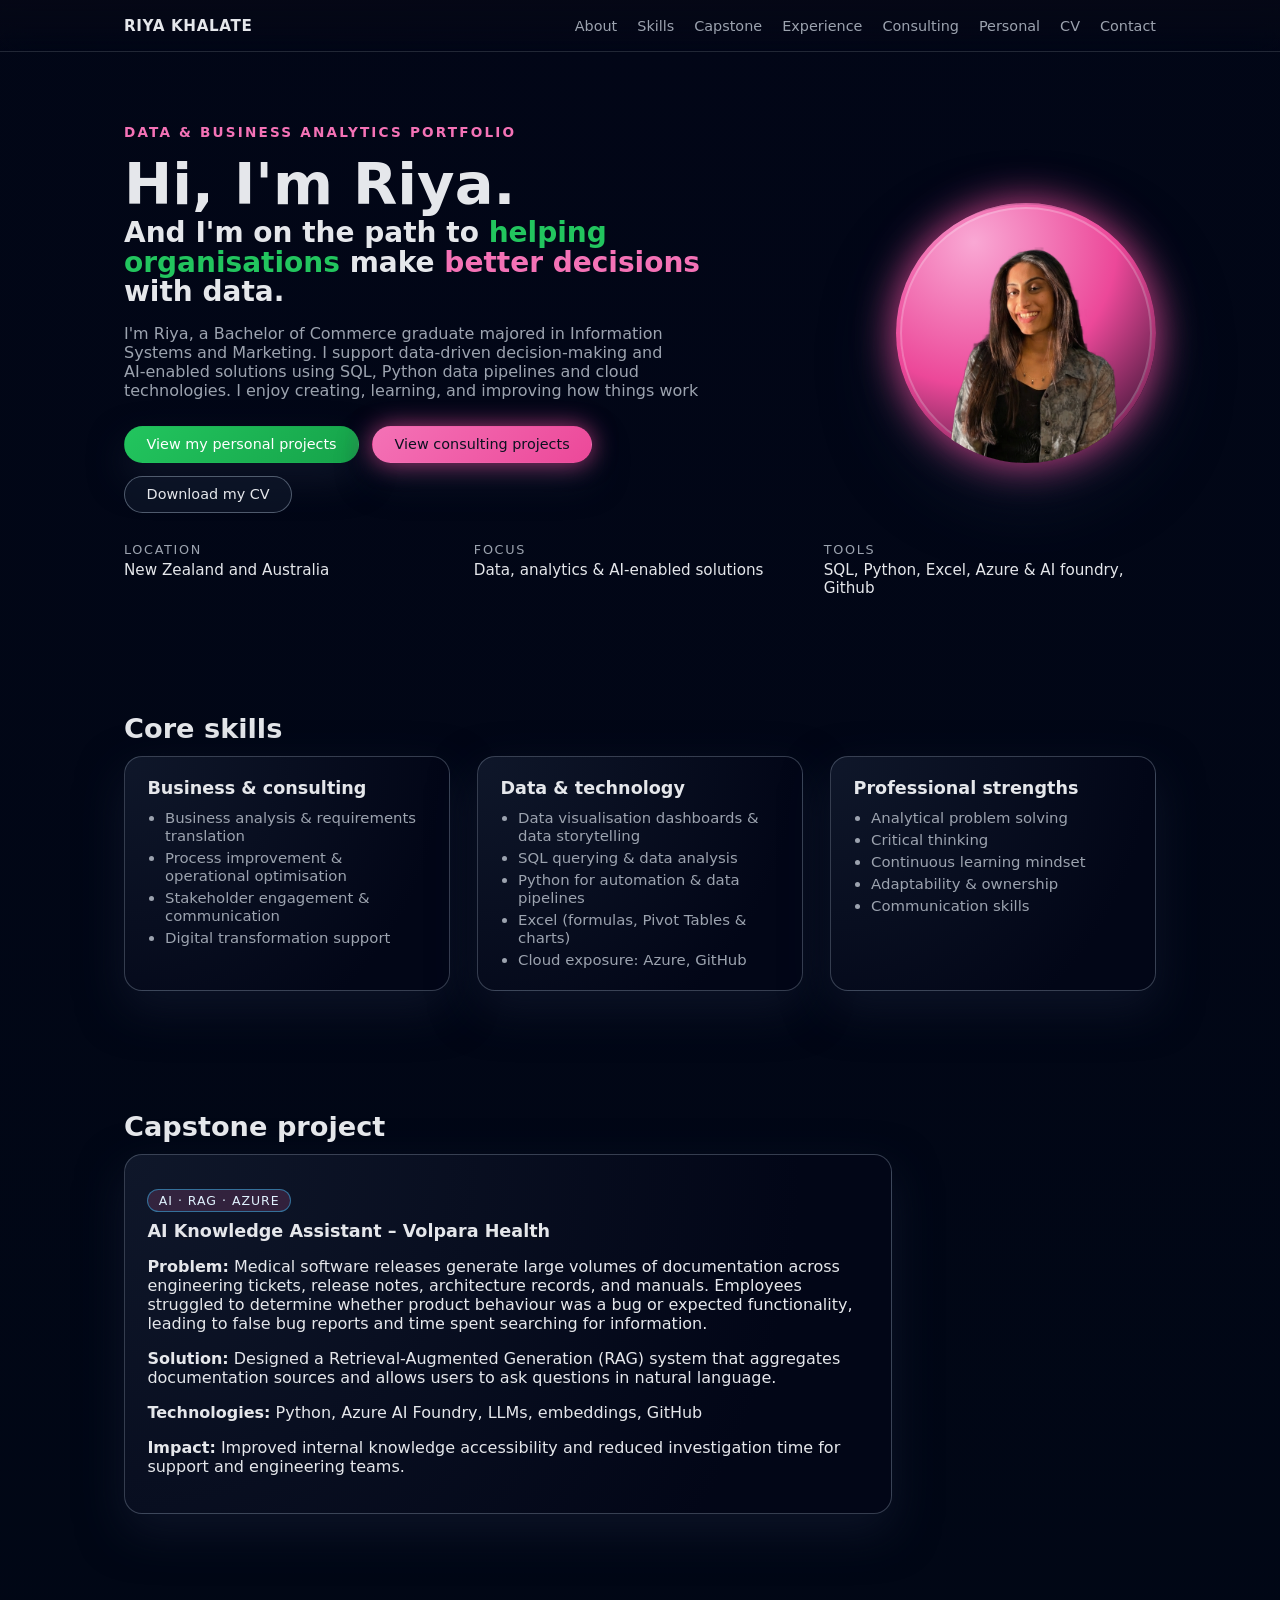
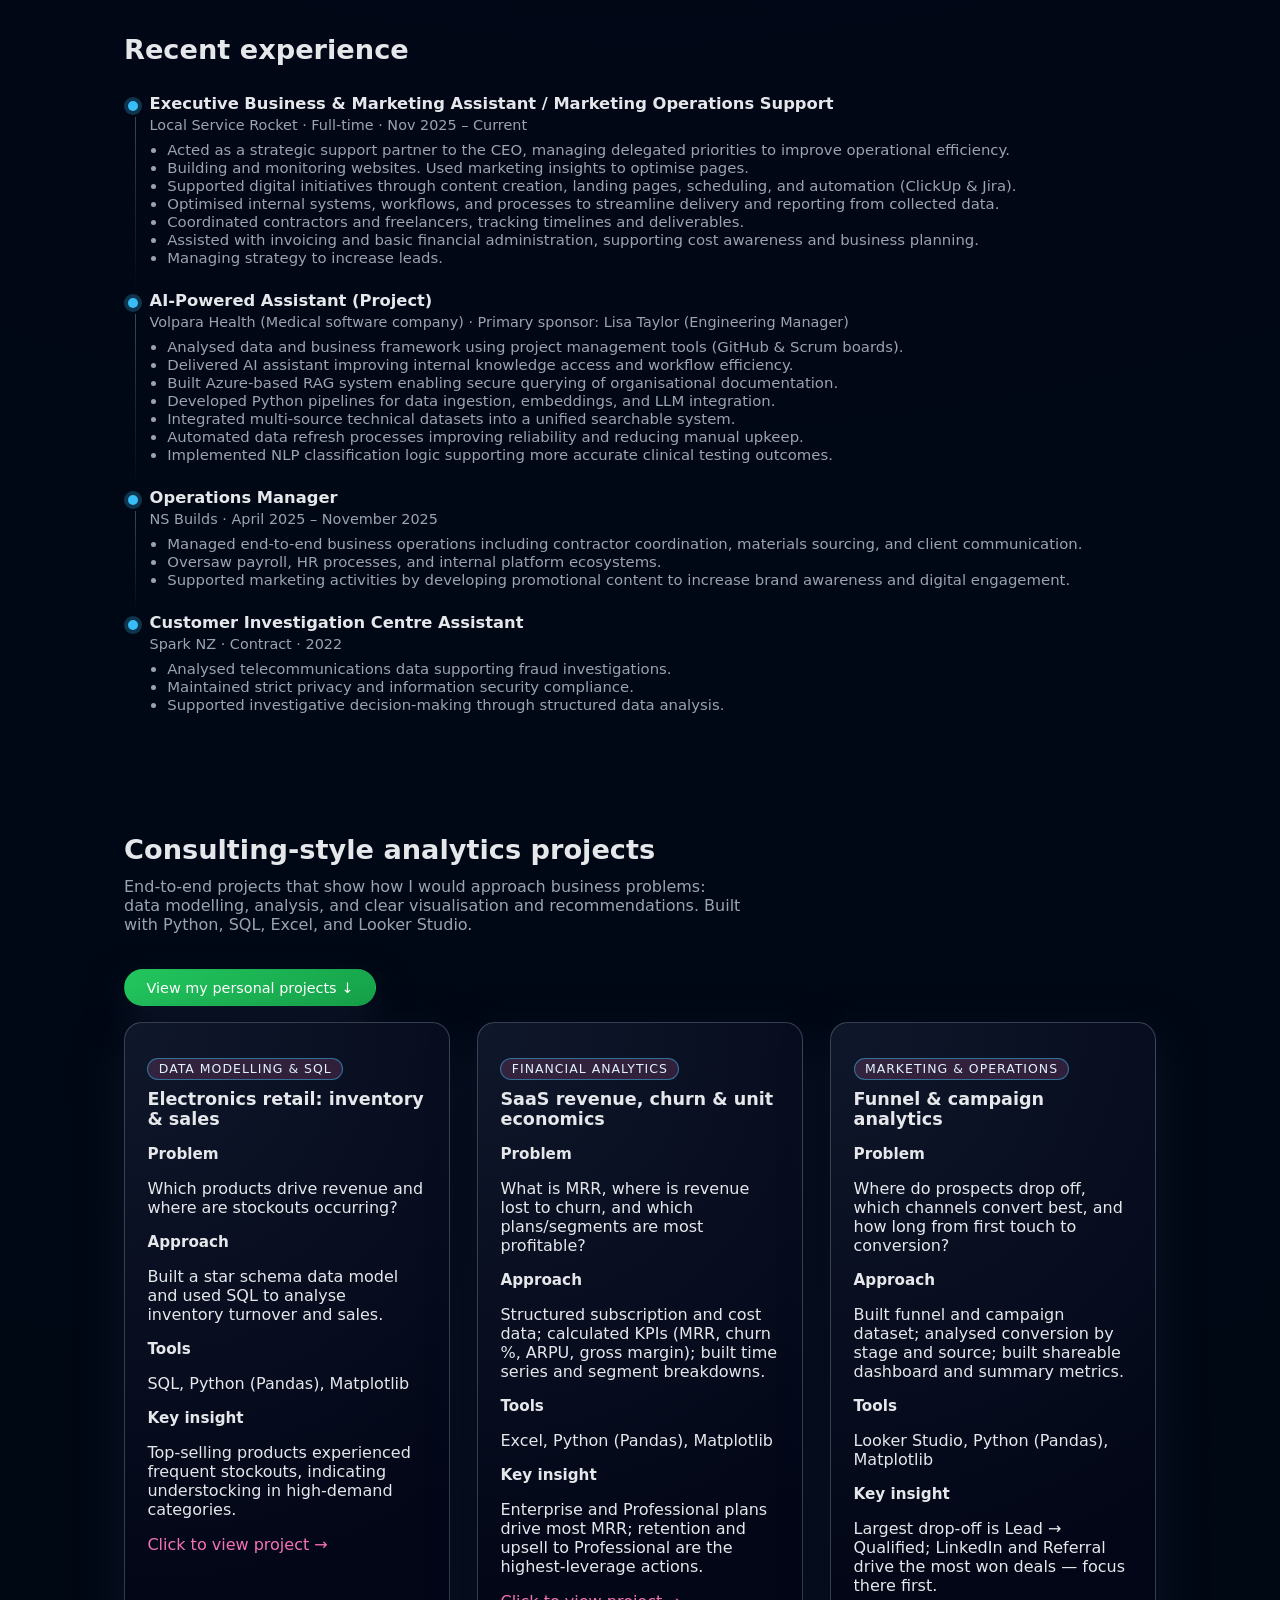
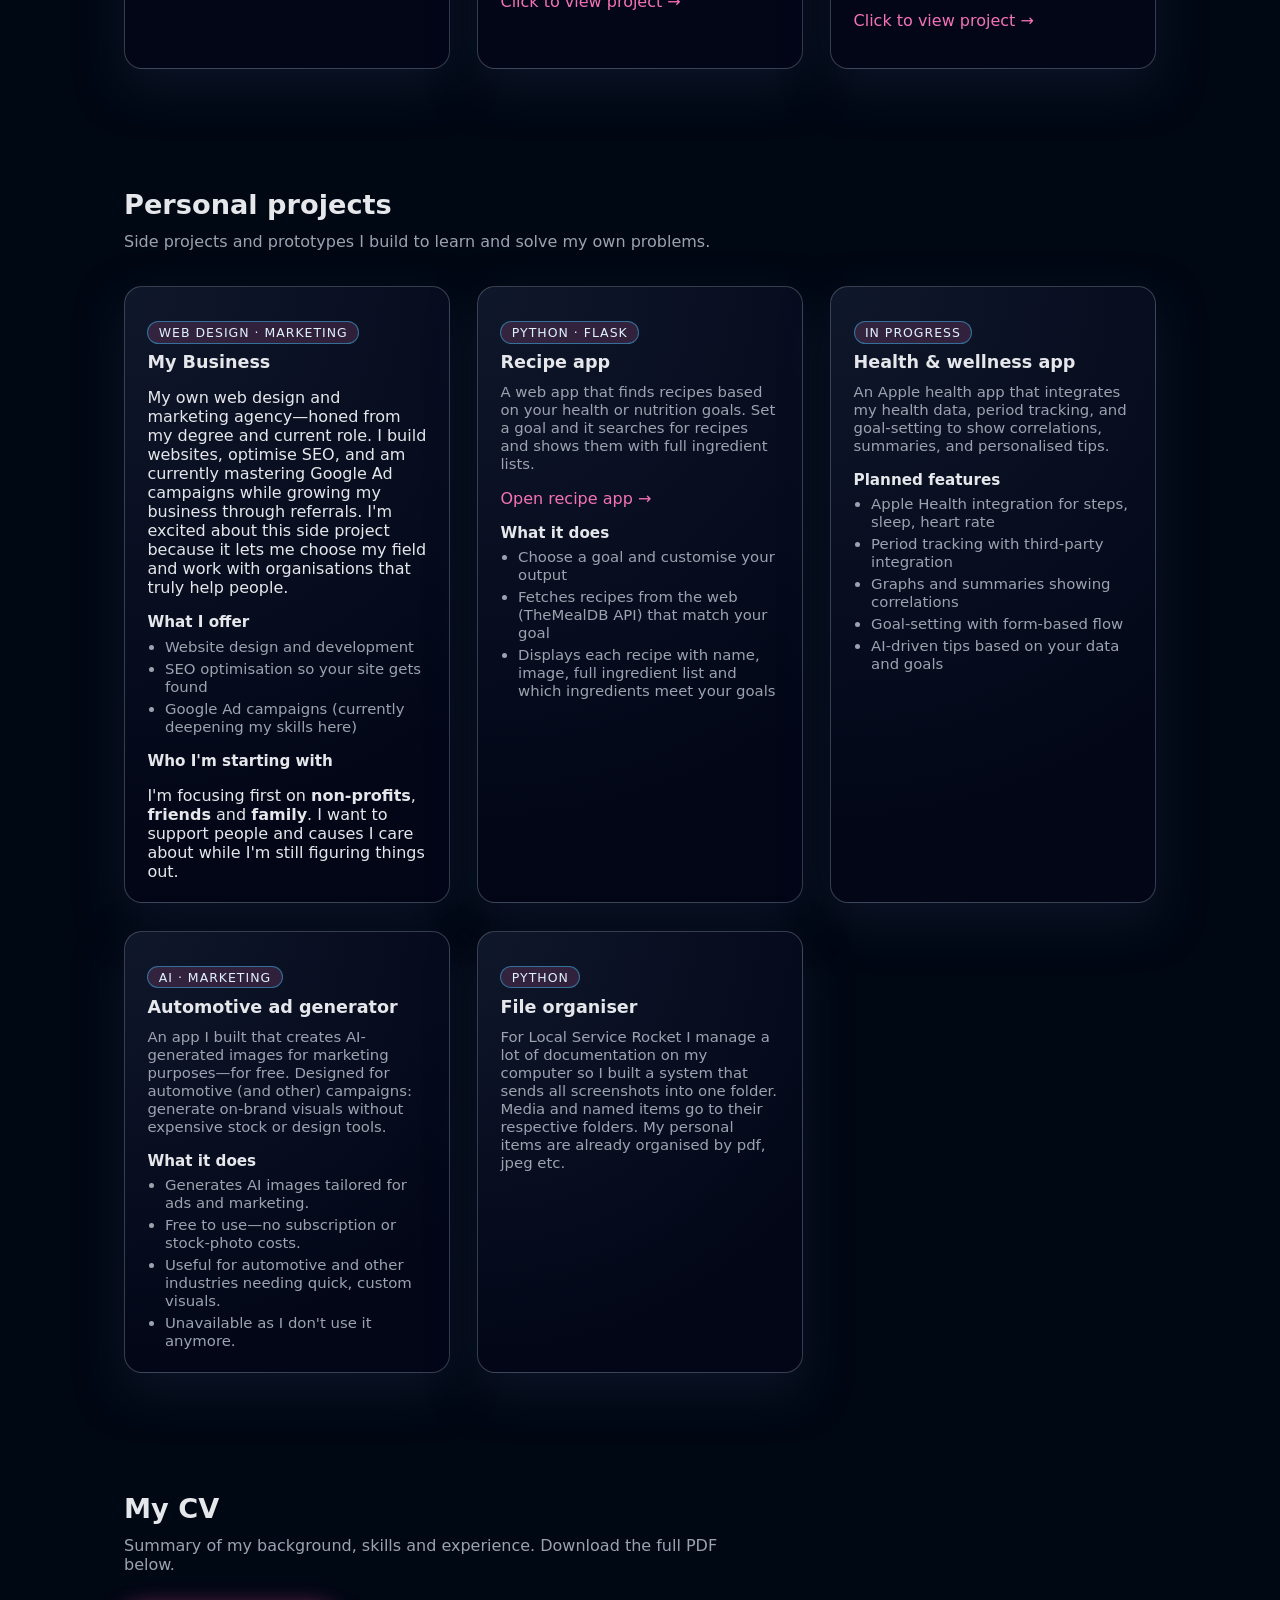
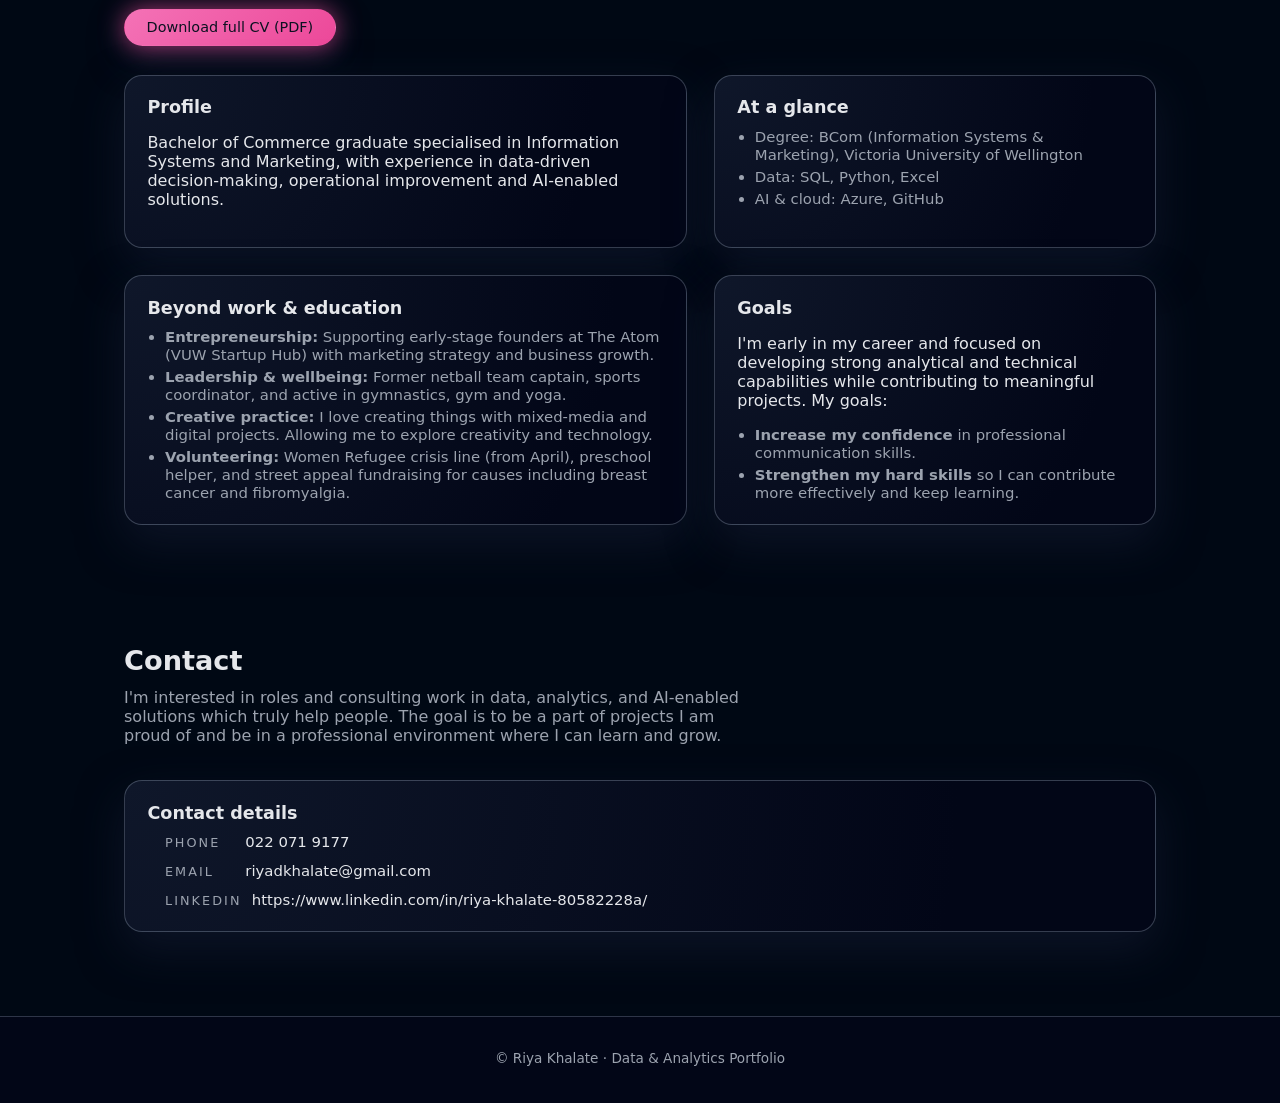
==== commit bc276ee5: "Update index.html" ====
--- a/index.html
+++ b/index.html
@@ -45,7 +45,7 @@
               I'm Riya, a Bachelor of Commerce graduate majored in Information Systems and Marketing.
               I support data‑driven decision‑making and AI‑enabled solutions using
               SQL, Python data pipelines and cloud technologies.
-             I create, learn, and improve how things work
+             I enjoy creating, learning, and improving how things work
             </p>
             <div class="hero-actions">
               <a class="btn btn-green" href="#personal-projects">View my personal projects</a>
